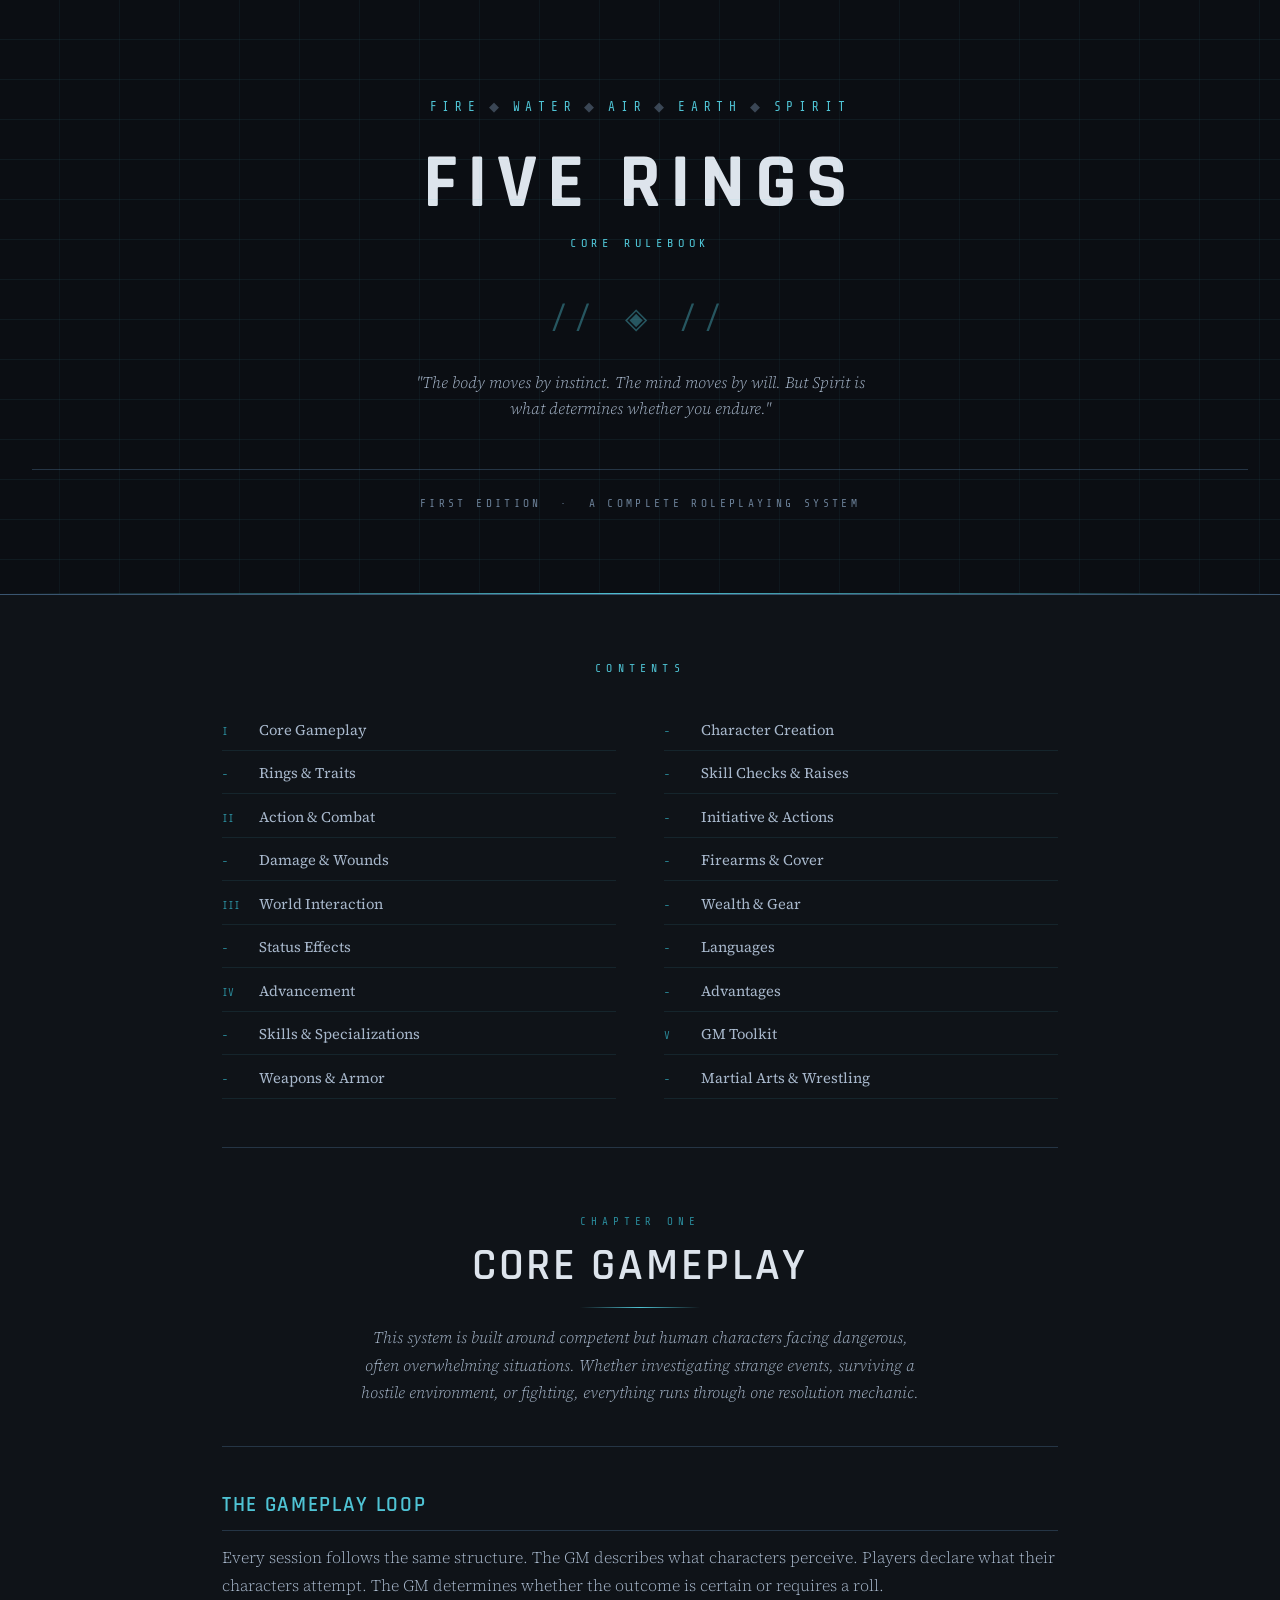
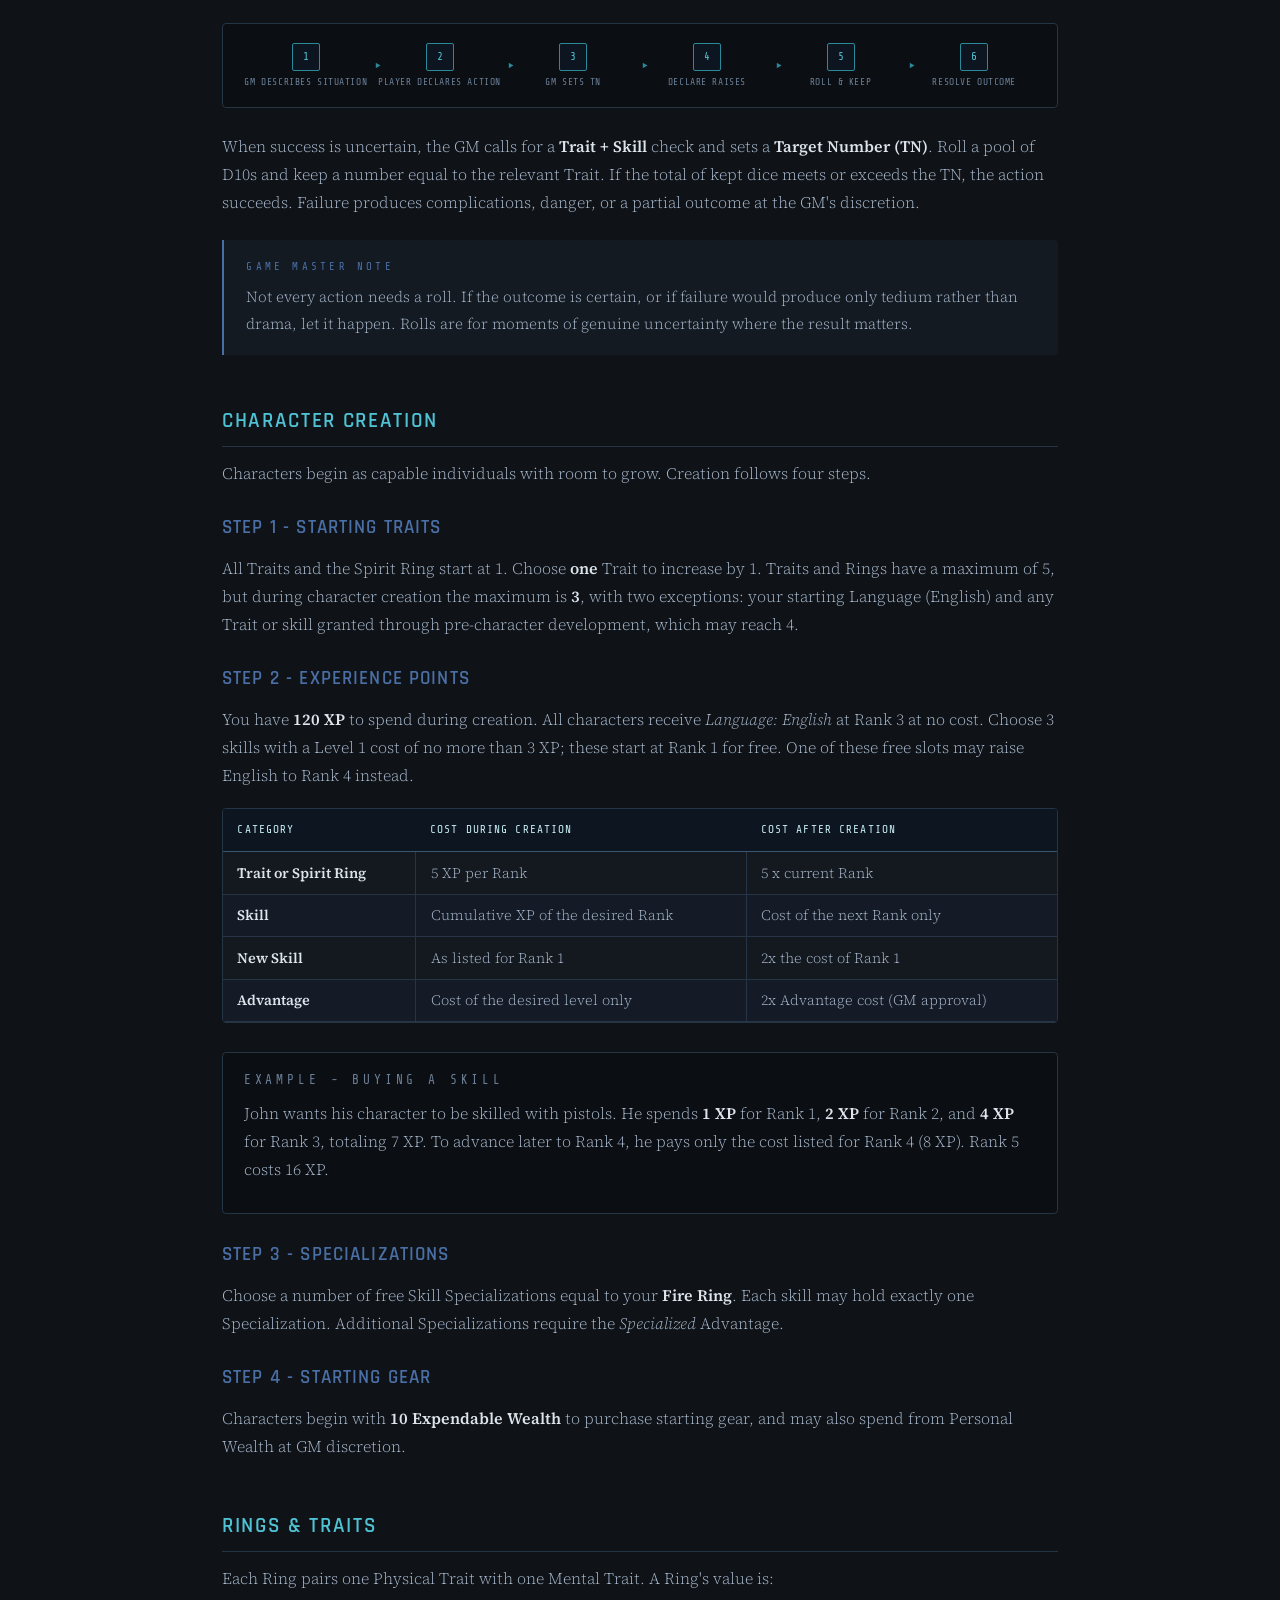
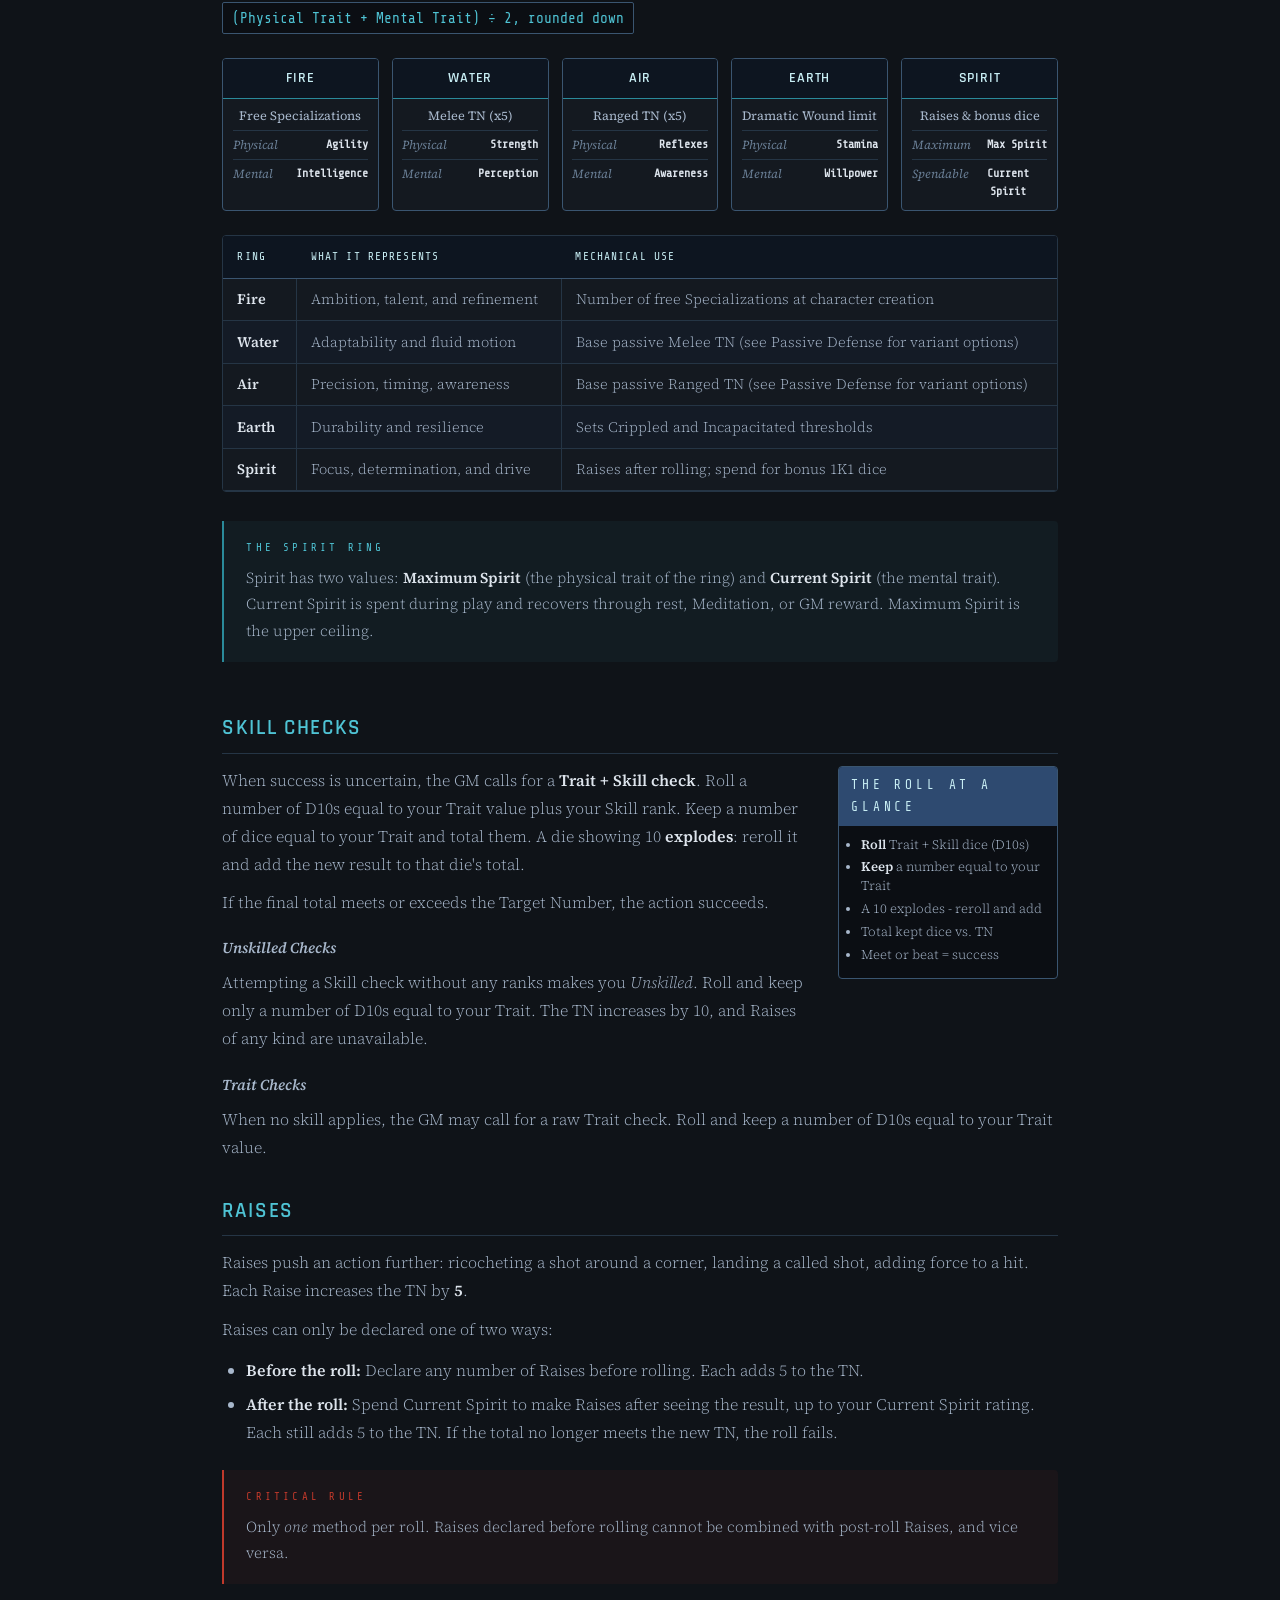
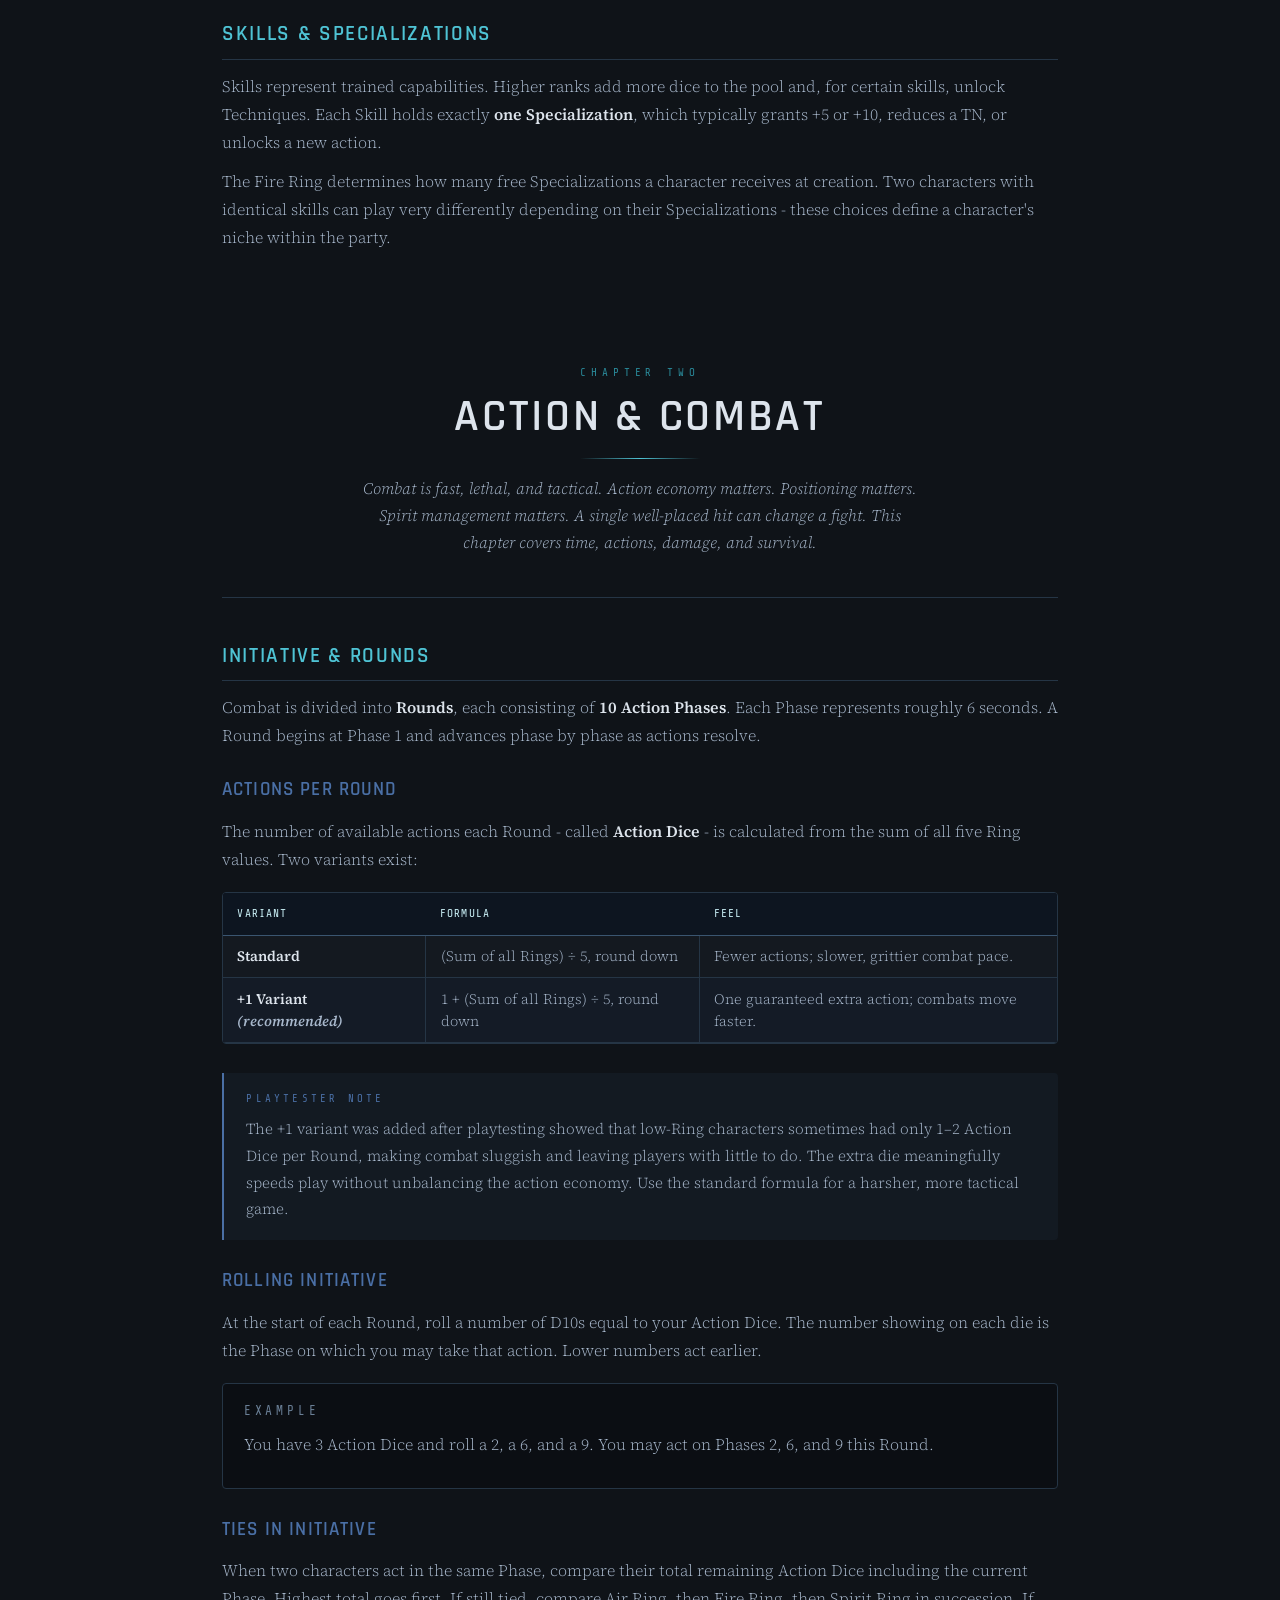
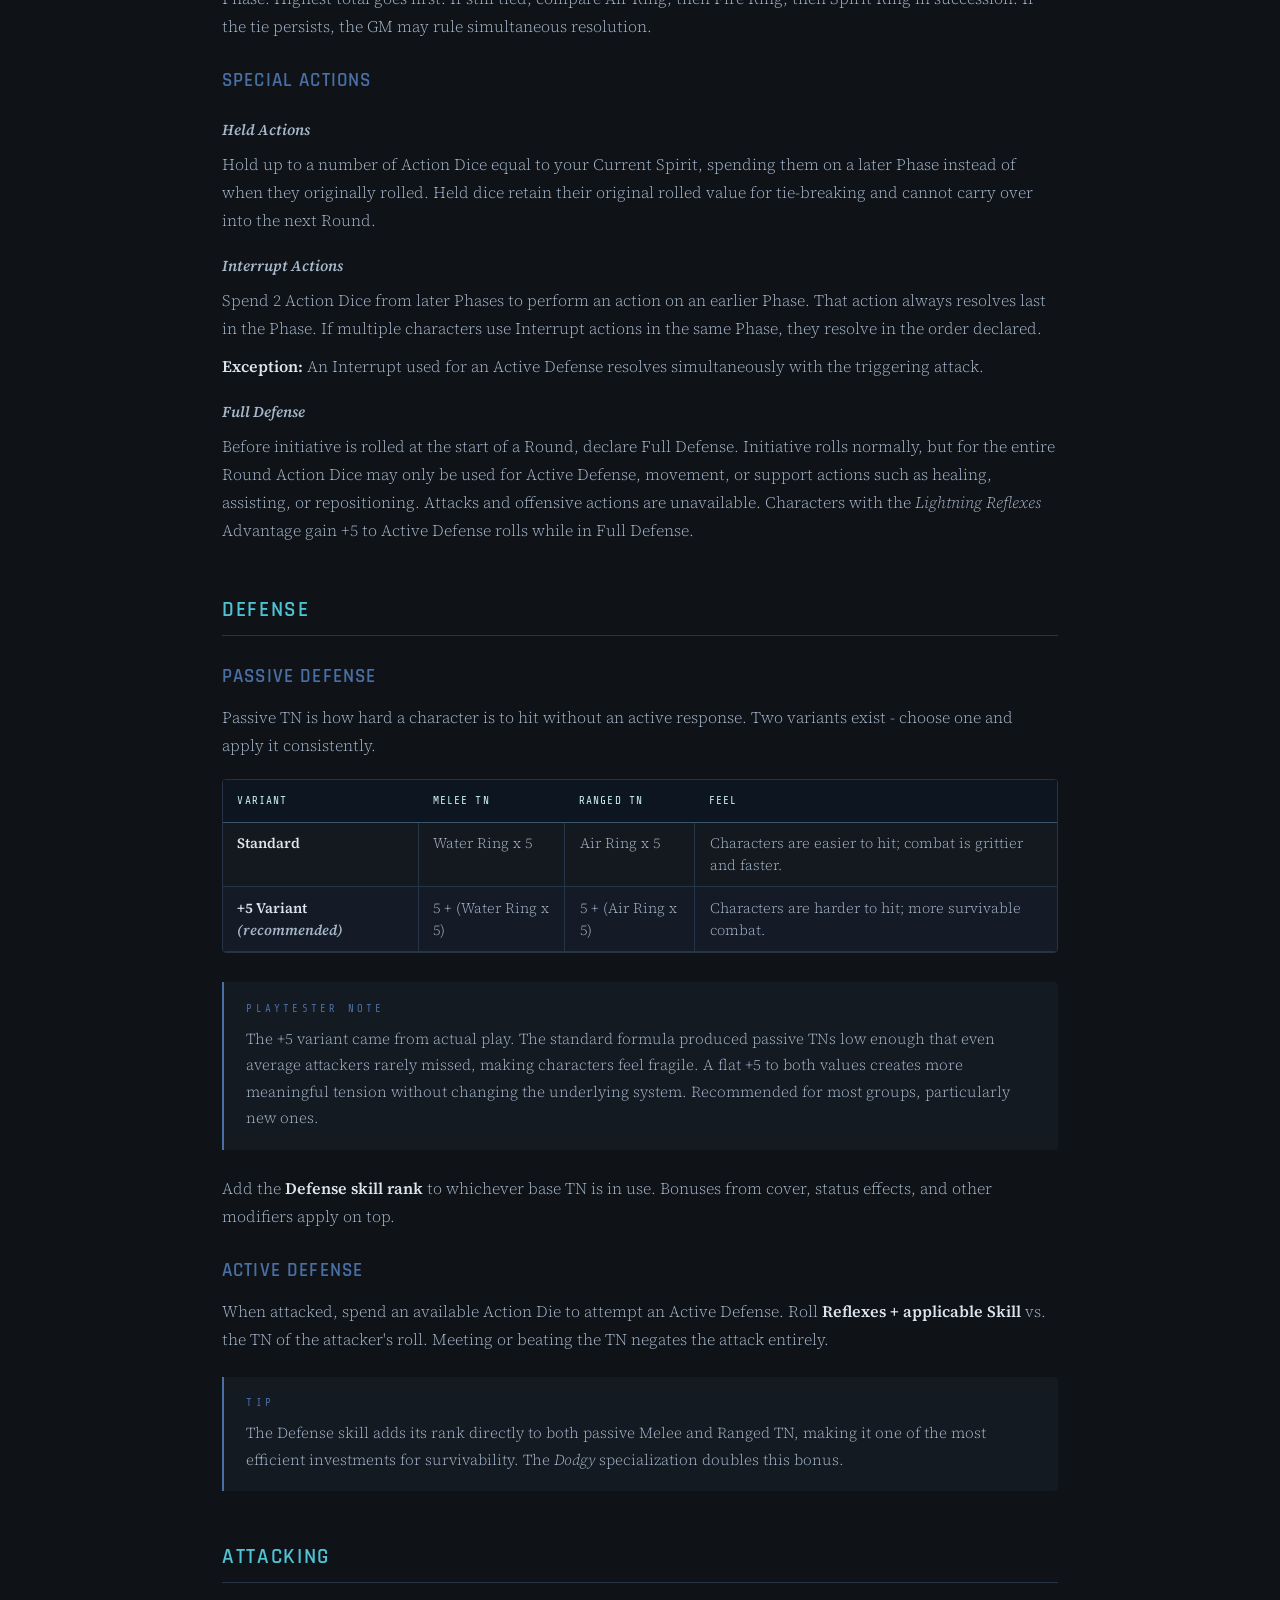
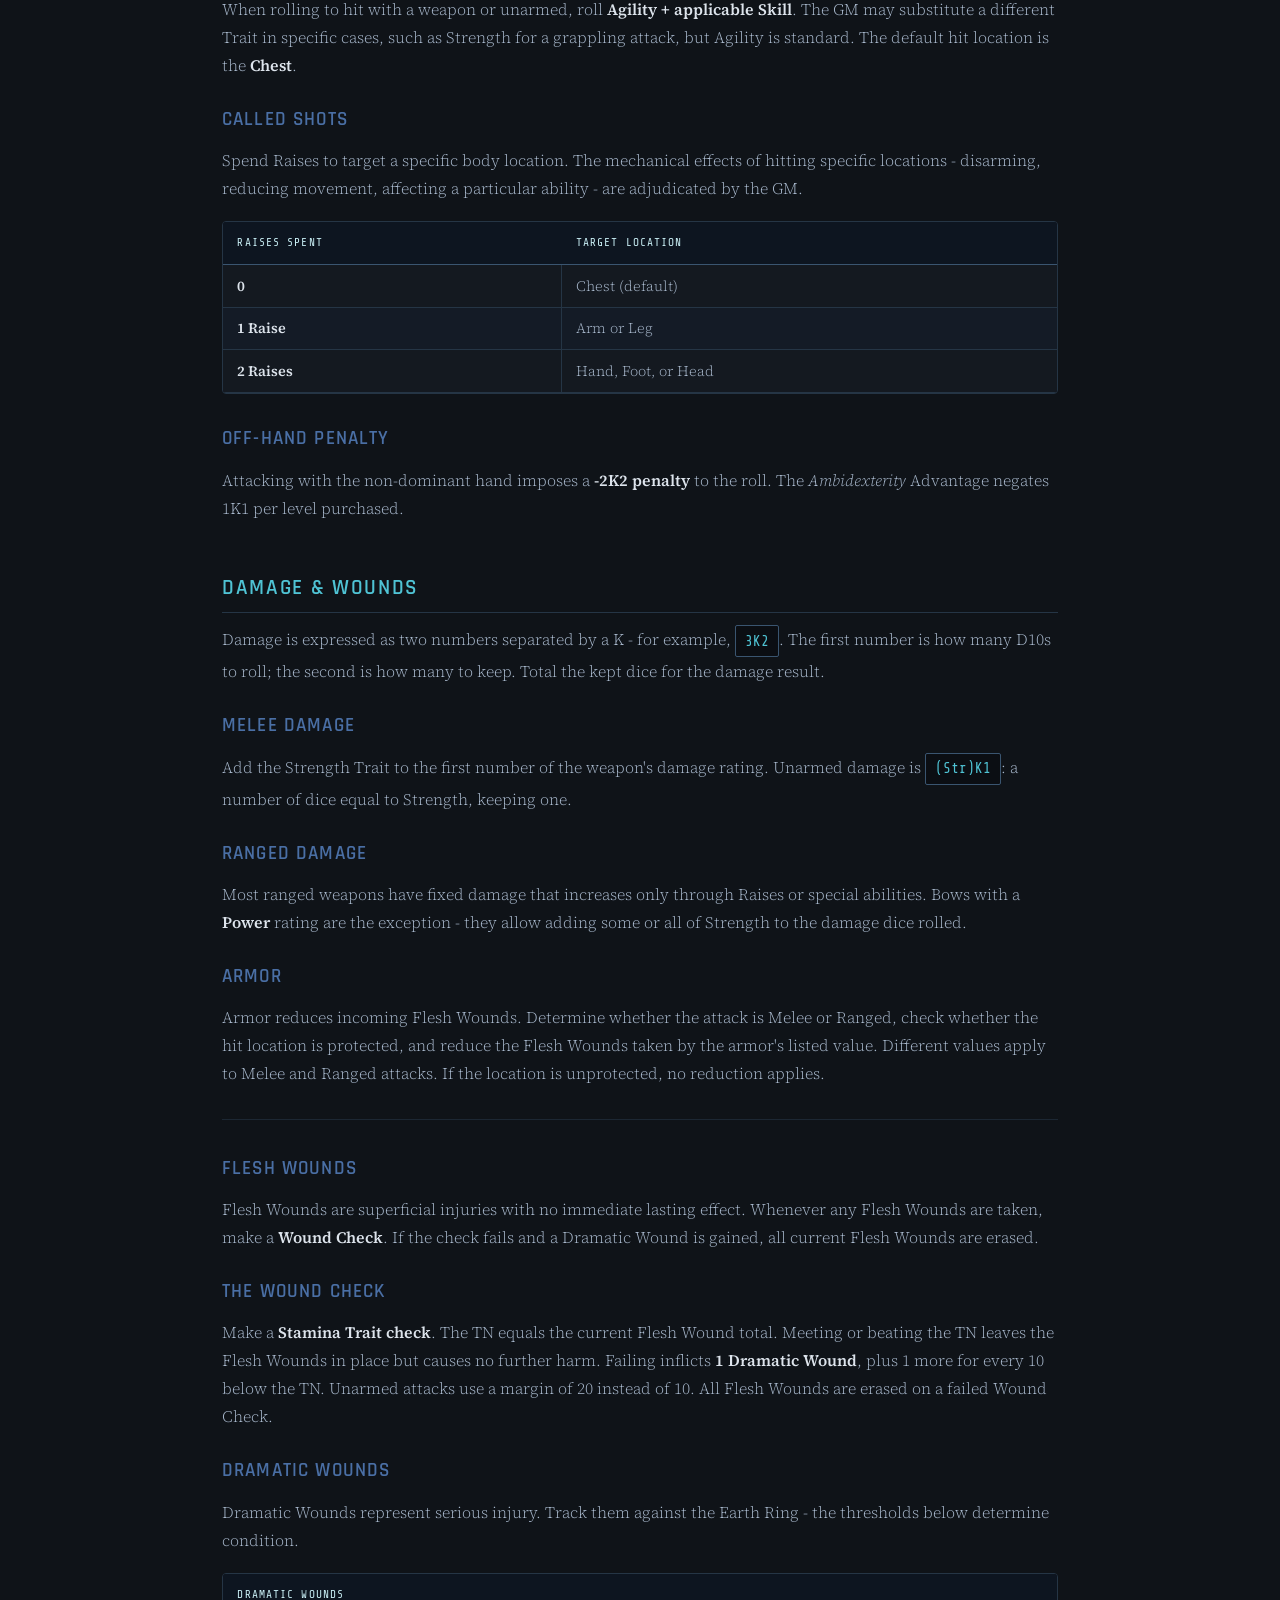
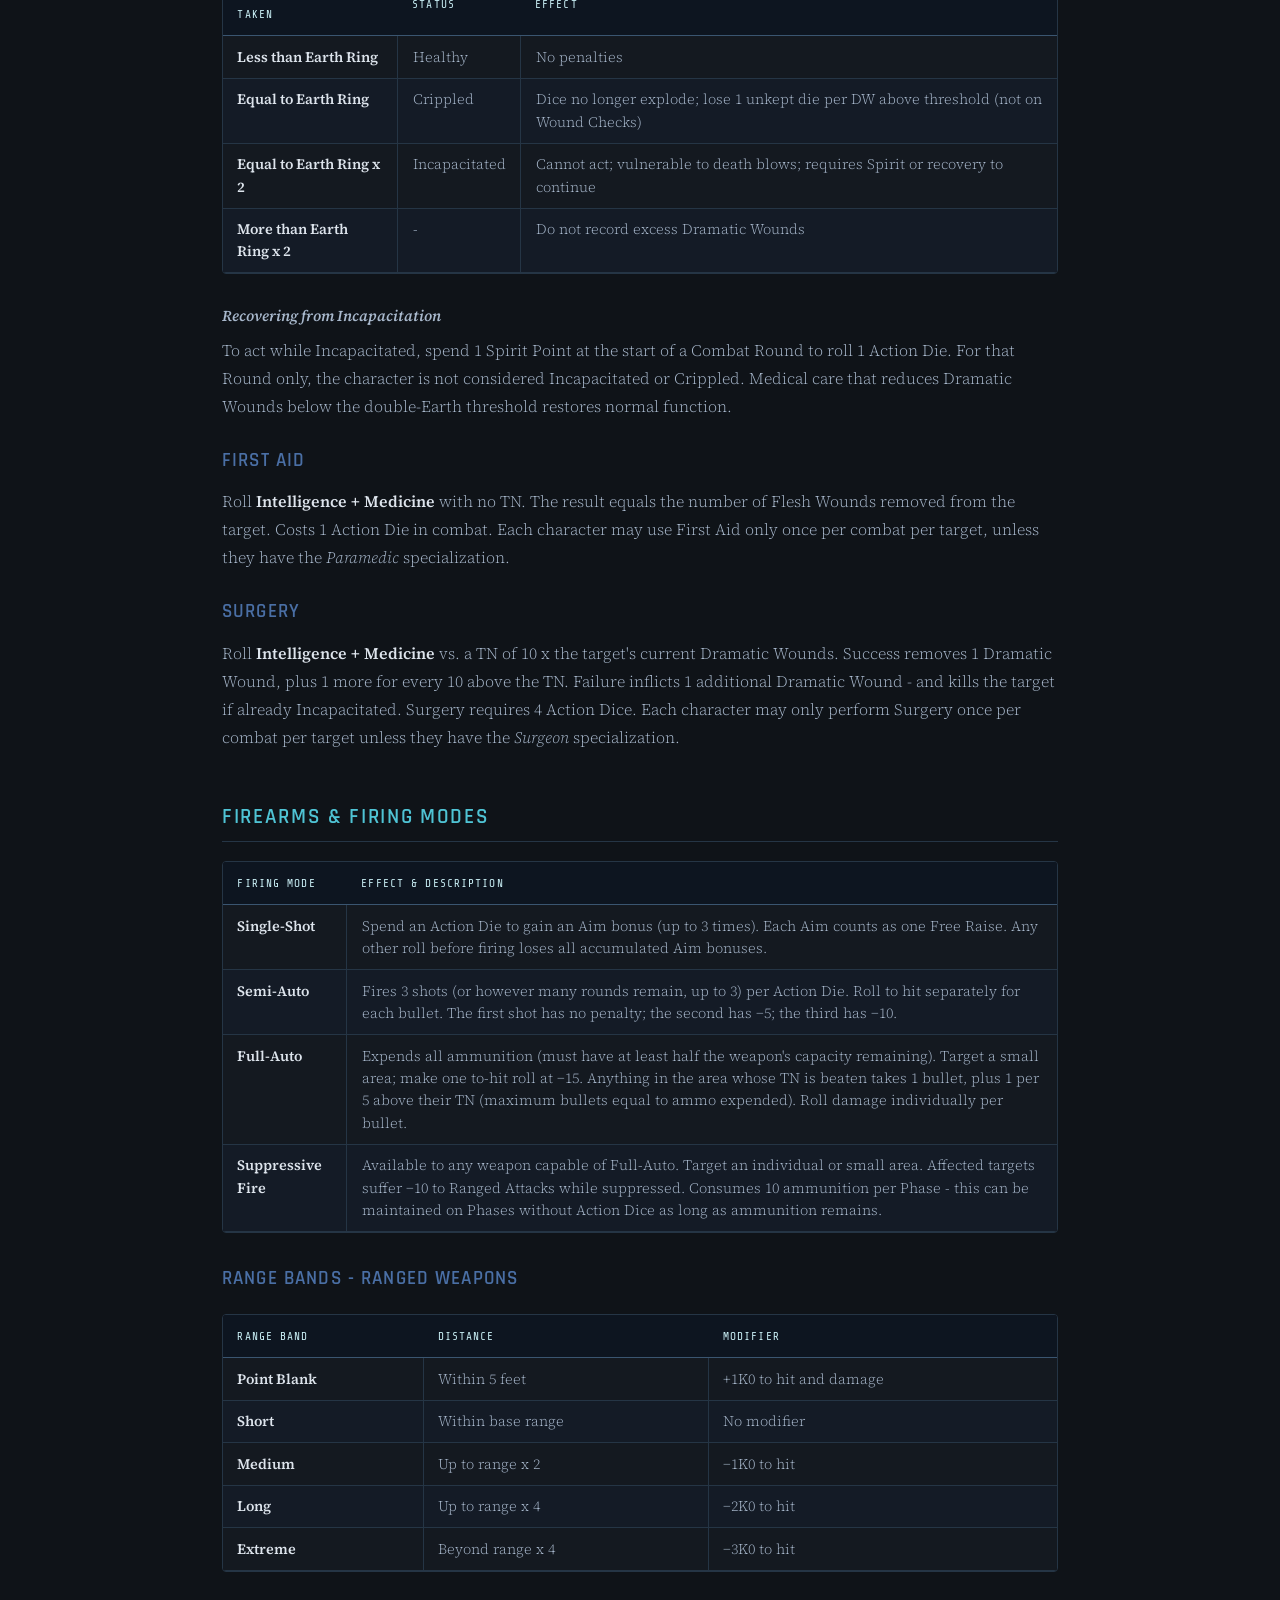
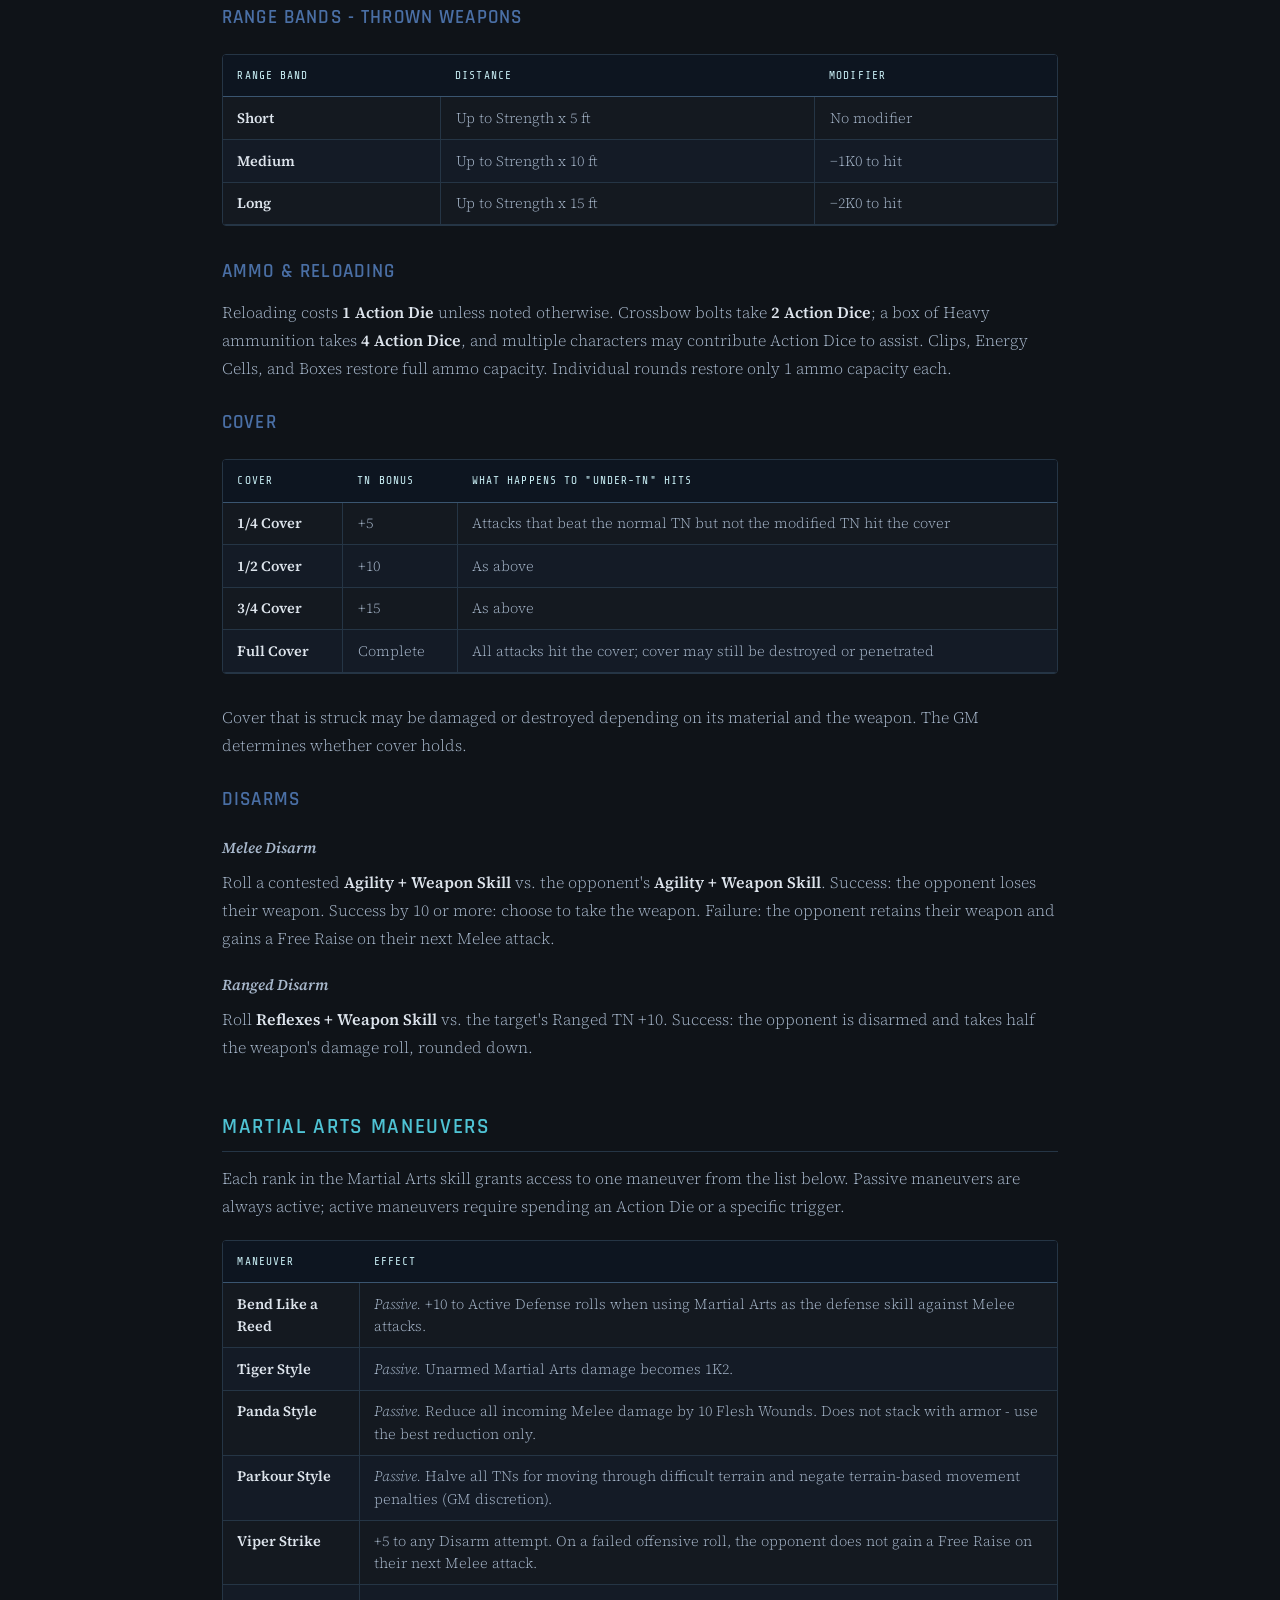
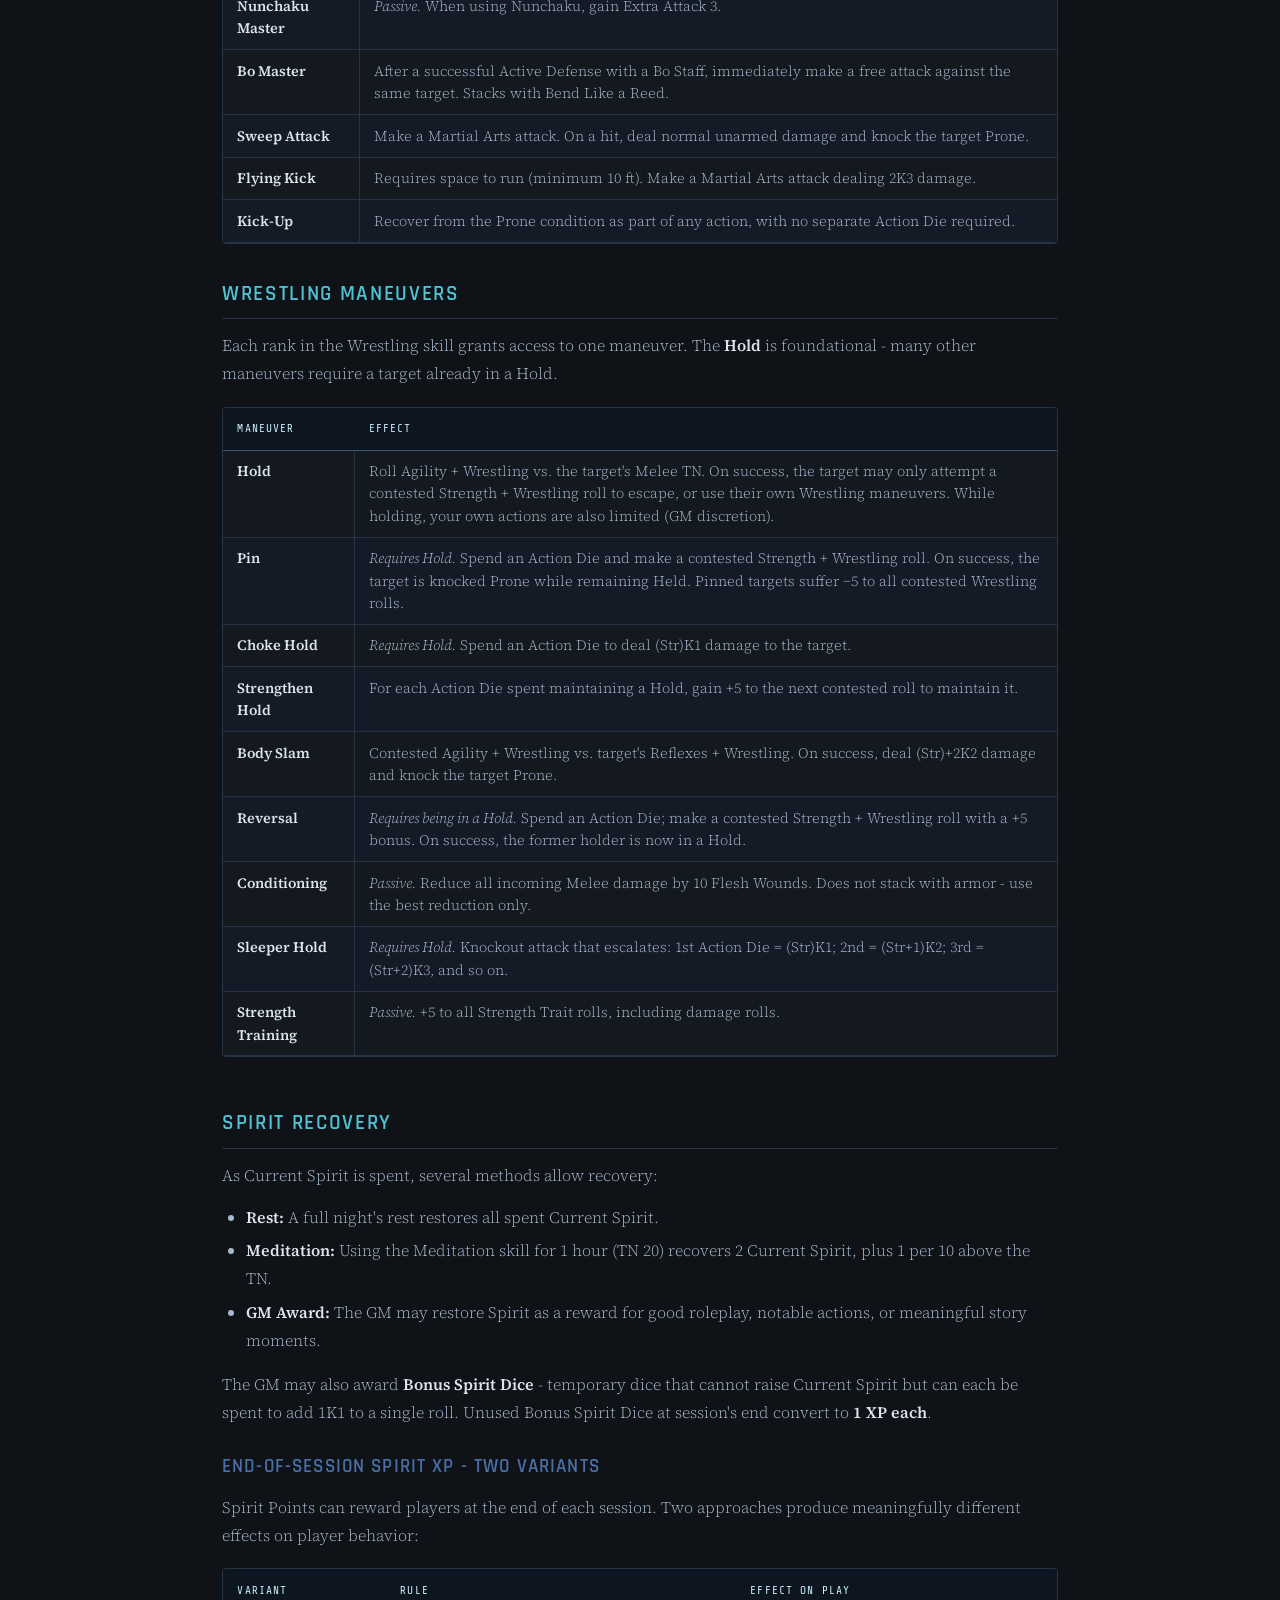
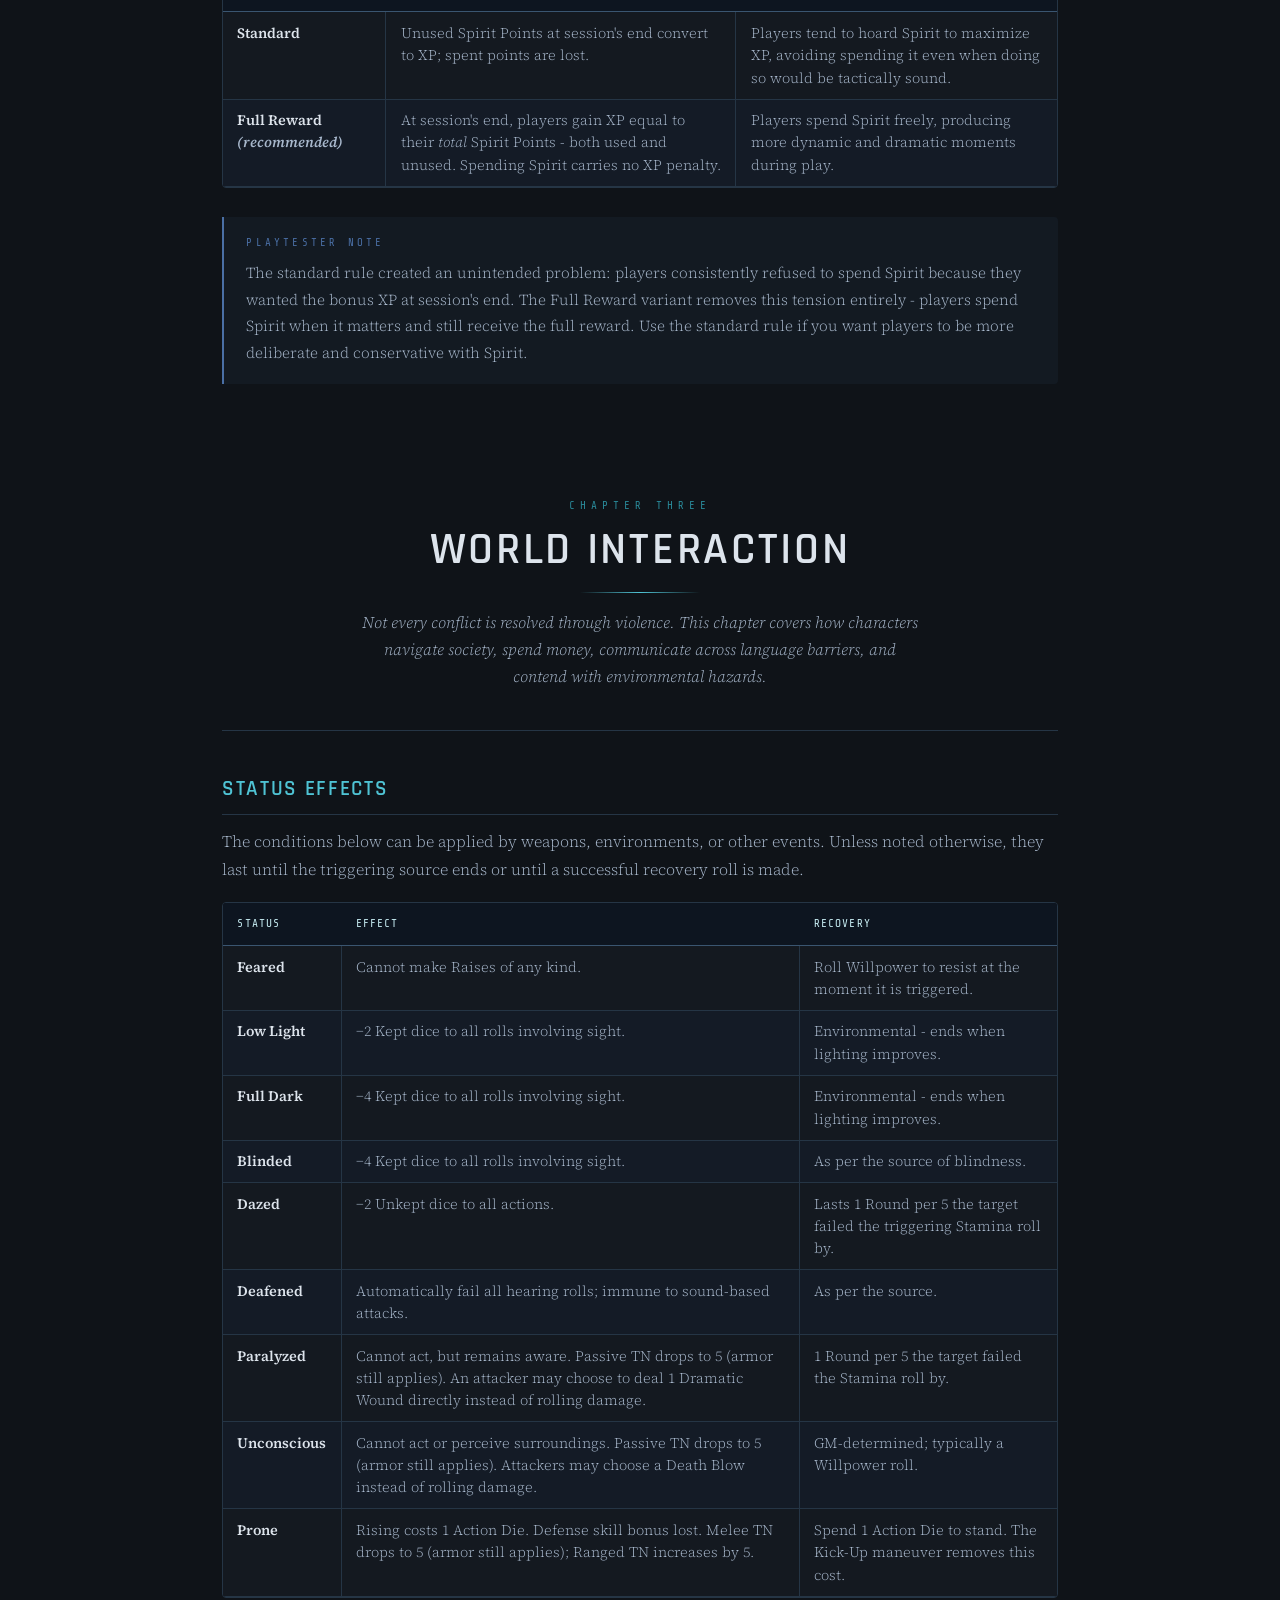
==== index.html @ 8fb89929 "Rename five_rings.html to index.html" ====
<!DOCTYPE html>
<html lang="en">
<head>
<meta charset="UTF-8">
<meta name="viewport" content="width=device-width, initial-scale=1.0">
<title>Five Rings - Core Rulebook</title>
<link href="https://fonts.googleapis.com/css2?family=Rajdhani:wght@400;500;600;700&family=Share+Tech+Mono&family=Source+Serif+4:ital,wght@0,300;0,400;0,600;1,300;1,400&display=swap" rel="stylesheet">
<link rel="stylesheet" href="style.css">
</head>
<body>
<!-- COVER -->
<div class="cover">
  <svg class="cover-grid" xmlns="http://www.w3.org/2000/svg" aria-hidden="true">
    <defs>
      <pattern id="grid-h" x="0" y="0" width="1" height="40" patternUnits="userSpaceOnUse">
        <line x1="0" y1="39.5" x2="10000" y2="39.5" stroke="rgba(79,195,212,0.07)" stroke-width="1"/>
      </pattern>
      <pattern id="grid-v" x="0" y="0" width="60" height="1" patternUnits="userSpaceOnUse">
        <line x1="59.5" y1="0" x2="59.5" y2="10000" stroke="rgba(79,195,212,0.05)" stroke-width="1"/>
      </pattern>
    </defs>
    <rect width="100%" height="100%" fill="url(#grid-h)"/>
    <rect width="100%" height="100%" fill="url(#grid-v)"/>
  </svg>
  <div class="cover-rings">
    <span class="active">Fire</span>
    <span>◆︎</span>
    <span class="active">Water</span>
    <span>◆︎</span>
    <span class="active">Air</span>
    <span>◆︎</span>
    <span class="active">Earth</span>
    <span>◆︎</span>
    <span class="active">Spirit</span>
  </div>
  <h1>Five Rings</h1>
  <div class="cover-subtitle">Core Rulebook</div>
  <div class="cover-ornament">// ◈ //</div>
  <p class="cover-tagline"><em>"The body moves by instinct. The mind moves by will. But Spirit is what determines whether you endure."</em></p>
  <div class="cover-edition">First Edition &nbsp;·&nbsp; A Complete Roleplaying System</div>
</div>

<!-- TABLE OF CONTENTS -->
<div class="page-wrap">

  <div class="toc-section">
    <div class="toc-title">Contents</div>
    <div class="toc-grid">
      <a href="#chapter-1" class="toc-item"><span class="toc-item-num">I</span><span class="toc-item-name">Core Gameplay</span></a>
      <a href="#character-creation" class="toc-item"><span class="toc-item-num">-</span><span class="toc-item-name">Character Creation</span></a>
      <a href="#rings-traits" class="toc-item"><span class="toc-item-num">-</span><span class="toc-item-name">Rings &amp; Traits</span></a>
      <a href="#skill-checks" class="toc-item"><span class="toc-item-num">-</span><span class="toc-item-name">Skill Checks &amp; Raises</span></a>
      <a href="#chapter-2" class="toc-item"><span class="toc-item-num">II</span><span class="toc-item-name">Action &amp; Combat</span></a>
      <a href="#initiative" class="toc-item"><span class="toc-item-num">-</span><span class="toc-item-name">Initiative &amp; Actions</span></a>
      <a href="#damage" class="toc-item"><span class="toc-item-num">-</span><span class="toc-item-name">Damage &amp; Wounds</span></a>
      <a href="#firearms" class="toc-item"><span class="toc-item-num">-</span><span class="toc-item-name">Firearms &amp; Cover</span></a>
      <a href="#chapter-3" class="toc-item"><span class="toc-item-num">III</span><span class="toc-item-name">World Interaction</span></a>
      <a href="#wealth" class="toc-item"><span class="toc-item-num">-</span><span class="toc-item-name">Wealth &amp; Gear</span></a>
      <a href="#status-effects" class="toc-item"><span class="toc-item-num">-</span><span class="toc-item-name">Status Effects</span></a>
      <a href="#languages" class="toc-item"><span class="toc-item-num">-</span><span class="toc-item-name">Languages</span></a>
      <a href="#chapter-4" class="toc-item"><span class="toc-item-num">IV</span><span class="toc-item-name">Advancement</span></a>
      <a href="#advantages" class="toc-item"><span class="toc-item-num">-</span><span class="toc-item-name">Advantages</span></a>
      <a href="#skills-list" class="toc-item"><span class="toc-item-num">-</span><span class="toc-item-name">Skills &amp; Specializations</span></a>
      <a href="#chapter-5" class="toc-item"><span class="toc-item-num">V</span><span class="toc-item-name">GM Toolkit</span></a>
      <a href="#equipment" class="toc-item"><span class="toc-item-num">-</span><span class="toc-item-name">Weapons &amp; Armor</span></a>
      <a href="#martial-arts" class="toc-item"><span class="toc-item-num">-</span><span class="toc-item-name">Martial Arts &amp; Wrestling</span></a>
    </div>
  </div>

  <!-- CHAPTER I - CORE GAMEPLAY -->
  <div id="chapter-1" class="chapter-break">
    <div class="chapter-number">Chapter One</div>
    <h1 class="chapter-title">Core Gameplay</h1>
    <div class="chapter-rule"></div>
    <p class="chapter-intro">This system is built around competent but human characters facing dangerous, often overwhelming
      situations. Whether investigating strange events, surviving a hostile environment, or fighting, everything runs
      through one resolution mechanic.</p>
    </div>

  <!-- THE GAMEPLAY LOOP -->
  <div class="section">
    <h2 class="section-head">The Gameplay Loop</h2>
    <p>Every session follows the same structure. The GM describes what characters perceive. Players declare what their
      characters attempt. The GM determines whether the outcome is certain or requires a roll.</p>

    <div class="combat-flow">
      <div class="flow-steps">
        <div class="flow-step">
          <div class="flow-step-num">1</div>
          <div class="flow-step-label">GM Describes Situation</div>
        </div>
        <div class="flow-step">
          <div class="flow-step-num">2</div>
          <div class="flow-step-label">Player Declares Action</div>
        </div>
        <div class="flow-step">
          <div class="flow-step-num">3</div>
          <div class="flow-step-label">GM Sets TN</div>
        </div>
        <div class="flow-step">
          <div class="flow-step-num">4</div>
          <div class="flow-step-label">Declare Raises</div>
        </div>
        <div class="flow-step">
          <div class="flow-step-num">5</div>
          <div class="flow-step-label">Roll &amp; Keep</div>
        </div>
        <div class="flow-step">
          <div class="flow-step-num">6</div>
          <div class="flow-step-label">Resolve Outcome</div>
        </div>
      </div>
    </div>

    <p>When success is uncertain, the GM calls for a <strong>Trait + Skill</strong> check and sets a <strong>Target Number
        (TN)</strong>. Roll a pool of D10s and keep a number equal to the relevant Trait. If the total of kept dice meets or
      exceeds the TN, the action succeeds. Failure produces complications, danger, or a partial outcome at the GM's
      discretion.</p>

    <div class="callout tip">
      <div class="callout-label">Game Master Note</div>
      <p>Not every action needs a roll. If the outcome is certain, or if failure would produce only tedium rather than drama,
        let it happen. Rolls are for moments of genuine uncertainty where the result matters.</p>
    </div>
  </div>

  <!-- CHARACTER CREATION -->
  <div id="character-creation" class="section">
    <h2 class="section-head">Character Creation</h2>
    <p>Characters begin as capable individuals with room to grow. Creation follows four steps.</p>

    <h3 class="subsection-head">Step 1 - Starting Traits</h3>
    <p>All Traits and the Spirit Ring start at 1. Choose <strong>one</strong> Trait to increase by 1. Traits and Rings have
      a maximum of 5, but during character creation the maximum is <strong>3</strong>, with two exceptions: your starting
      Language (English) and any Trait or skill granted through pre-character development, which may reach 4.</p>

    <h3 class="subsection-head">Step 2 - Experience Points</h3>
    <p>You have <strong>120 XP</strong> to spend during creation. All characters receive <em>Language: English</em> at Rank
      3 at no cost. Choose 3 skills with a Level 1 cost of no more than 3 XP; these start at Rank 1 for free. One of these
      free slots may raise English to Rank 4 instead.</p>

    <div class="table-wrap">
      <table>
        <thead><tr><th>Category</th><th>Cost During Creation</th><th>Cost After Creation</th></tr></thead>
        <tbody>
          <tr><td>Trait or Spirit Ring</td><td>5 XP per Rank</td><td>5 x current Rank</td></tr>
          <tr><td>Skill</td><td>Cumulative XP of the desired Rank</td><td>Cost of the next Rank only</td></tr>
          <tr><td>New Skill</td><td>As listed for Rank 1</td><td>2x the cost of Rank 1</td></tr>
          <tr><td>Advantage</td><td>Cost of the desired level only</td><td>2x Advantage cost (GM approval)</td></tr>
        </tbody>
      </table>
    </div>

    <div class="example">
      <div class="example-label">Example - Buying a Skill</div>
      <p>John wants his character to be skilled with pistols. He spends <strong>1 XP</strong> for Rank 1, <strong>2
          XP</strong> for Rank 2, and <strong>4 XP</strong> for Rank 3, totaling 7 XP. To advance later to Rank 4, he pays
        only the cost listed for Rank 4 (8 XP). Rank 5 costs 16 XP.</p>
    </div>

    <h3 class="subsection-head">Step 3 - Specializations</h3>
    <p>Choose a number of free Skill Specializations equal to your <strong>Fire Ring</strong>. Each skill may hold exactly
      one Specialization. Additional Specializations require the <em>Specialized</em> Advantage.</p>

    <h3 class="subsection-head">Step 4 - Starting Gear</h3>
    <p>Characters begin with <strong>10 Expendable Wealth</strong> to purchase starting gear, and may also spend from Personal Wealth at GM discretion.</p>
  </div>

  <!-- RINGS & TRAITS -->
  <div id="rings-traits" class="section">
    <h2 class="section-head">Rings &amp; Traits</h2>
    <p>Each Ring pairs one Physical Trait with one Mental Trait. A Ring's value is:</p>
    <p><span class="formula">(Physical Trait + Mental Trait) ÷ 2, rounded down</span></p>

    <div class="rings-display">
      <div class="ring-card">
        <div class="ring-card-head">Fire</div>
        <div class="ring-card-body">
          Free Specializations
          <div class="ring-card-trait"><span>Physical</span><span>Agility</span></div>
          <div class="ring-card-trait"><span>Mental</span><span>Intelligence</span></div>
        </div>
      </div>
      <div class="ring-card">
        <div class="ring-card-head">Water</div>
        <div class="ring-card-body">
          Melee TN (x5)
          <div class="ring-card-trait"><span>Physical</span><span>Strength</span></div>
          <div class="ring-card-trait"><span>Mental</span><span>Perception</span></div>
        </div>
      </div>
      <div class="ring-card">
        <div class="ring-card-head">Air</div>
        <div class="ring-card-body">
          Ranged TN (x5)
          <div class="ring-card-trait"><span>Physical</span><span>Reflexes</span></div>
          <div class="ring-card-trait"><span>Mental</span><span>Awareness</span></div>
        </div>
      </div>
      <div class="ring-card">
        <div class="ring-card-head">Earth</div>
        <div class="ring-card-body">
          Dramatic Wound limit
          <div class="ring-card-trait"><span>Physical</span><span>Stamina</span></div>
          <div class="ring-card-trait"><span>Mental</span><span>Willpower</span></div>
        </div>
      </div>
      <div class="ring-card">
        <div class="ring-card-head">Spirit</div>
        <div class="ring-card-body">
          Raises &amp; bonus dice
          <div class="ring-card-trait"><span>Maximum</span><span>Max Spirit</span></div>
          <div class="ring-card-trait"><span>Spendable</span><span>Current Spirit</span></div>
        </div>
      </div>
    </div>

    <div class="table-wrap">
      <table>
        <thead><tr><th>Ring</th><th>What It Represents</th><th>Mechanical Use</th></tr></thead>
        <tbody>
          <tr><td>Fire</td><td>Ambition, talent, and refinement</td><td>Number of free Specializations at character creation</td></tr>
          <tr><td>Water</td><td>Adaptability and fluid motion</td><td>Base passive Melee TN (see Passive Defense for variant options)</td></tr>
          <tr><td>Air</td><td>Precision, timing, awareness</td><td>Base passive Ranged TN (see Passive Defense for variant options)</td></tr>
          <tr><td>Earth</td><td>Durability and resilience</td><td>Sets Crippled and Incapacitated thresholds</td></tr>
          <tr><td>Spirit</td><td>Focus, determination, and drive</td><td>Raises after rolling; spend for bonus 1K1 dice</td></tr>
        </tbody>
      </table>
    </div>

    <div class="callout">
      <div class="callout-label">The Spirit Ring</div>
      <p>Spirit has two values: <strong>Maximum Spirit</strong> (the physical trait of the ring) and <strong>Current
          Spirit</strong> (the mental trait). Current Spirit is spent during play and recovers through rest, Meditation, or GM
        reward. Maximum Spirit is the upper ceiling.</p>
    </div>
  </div>

  <!-- SKILL CHECKS -->
  <div id="skill-checks" class="section">
    <h2 class="section-head">Skill Checks</h2>

    <div class="quick-ref">
      <div class="quick-ref-head">The Roll at a Glance</div>
      <ul>
        <li><strong>Roll</strong> Trait + Skill dice (D10s)</li>
        <li><strong>Keep</strong> a number equal to your Trait</li>
        <li>A 10 explodes - reroll and add</li>
        <li>Total kept dice vs. TN</li>
        <li>Meet or beat = success</li>
      </ul>
    </div>

    <p>When success is uncertain, the GM calls for a <strong>Trait + Skill check</strong>. Roll a number of D10s equal to
      your Trait value plus your Skill rank. Keep a number of dice equal to your Trait and total them. A die showing 10
      <strong>explodes</strong>: reroll it and add the new result to that die's total.</p>
    
    <p>If the final total meets or exceeds the Target Number, the action succeeds.</p>
    
    <h4 class="sub-sub-head">Unskilled Checks</h4>
    <p>Attempting a Skill check without any ranks makes you <em>Unskilled</em>. Roll and keep only a number of D10s equal to
      your Trait. The TN increases by 10, and Raises of any kind are unavailable.</p>
    
    <h4 class="sub-sub-head">Trait Checks</h4>
    <p>When no skill applies, the GM may call for a raw Trait check. Roll and keep a number of D10s equal to your Trait
      value.</p>
    
    <h2 class="section-head">Raises</h2>
    <p>Raises push an action further: ricocheting a shot around a corner, landing a called shot, adding force to a hit. Each
      Raise increases the TN by <strong>5</strong>.</p>
    
    <p>Raises can only be declared one of two ways:</p>
    <ul>
      <li><strong>Before the roll:</strong> Declare any number of Raises before rolling. Each adds 5 to the TN.</li>
      <li><strong>After the roll:</strong> Spend Current Spirit to make Raises after seeing the result, up to your Current
        Spirit rating. Each still adds 5 to the TN. If the total no longer meets the new TN, the roll fails.</li>
    </ul>

    <div class="callout rule">
      <div class="callout-label">Critical Rule</div>
      <p>Only <em>one</em> method per roll. Raises declared before rolling cannot be combined with post-roll Raises, and vice versa.</p>
    </div>

    <h2 class="section-head" style="margin-top:2rem;">Skills &amp; Specializations</h2>
    <p>Skills represent trained capabilities. Higher ranks add more dice to the pool and, for certain skills, unlock
      Techniques. Each Skill holds exactly <strong>one Specialization</strong>, which typically grants +5 or +10, reduces a
      TN, or unlocks a new action.</p>
    <p>The Fire Ring determines how many free Specializations a character receives at creation. Two characters with
      identical skills can play very differently depending on their Specializations - these choices define a character's
      niche within the party.</p>
  </div>

  <!-- CHAPTER II - ACTION & COMBAT -->
  <div id="chapter-2" class="chapter-break">
    <div class="chapter-number">Chapter Two</div>
    <h1 class="chapter-title">Action &amp; Combat</h1>
    <div class="chapter-rule"></div>
    <p class="chapter-intro">Combat is fast, lethal, and tactical. Action economy matters. Positioning matters. Spirit
      management matters. A single well-placed hit can change a fight. This chapter covers time, actions, damage, and
      survival.</p>
  </div>

  <div id="initiative" class="section">
    <h2 class="section-head">Initiative &amp; Rounds</h2>
    <p>Combat is divided into <strong>Rounds</strong>, each consisting of <strong>10 Action Phases</strong>. Each Phase
      represents roughly 6 seconds. A Round begins at Phase 1 and advances phase by phase as actions resolve.</p>
    
    <h3 class="subsection-head">Actions per Round</h3>
    <p>The number of available actions each Round - called <strong>Action Dice</strong> - is calculated from the sum of all
      five Ring values. Two variants exist:</p>

    <div class="table-wrap">
      <table>
        <thead><tr><th>Variant</th><th>Formula</th><th>Feel</th></tr></thead>
        <tbody>
          <tr>
            <td><strong>Standard</strong></td>
            <td>(Sum of all Rings) ÷ 5, round down</td>
            <td>Fewer actions; slower, grittier combat pace.</td>
          </tr>
          <tr>
            <td><strong>+1 Variant</strong> <em>(recommended)</em></td>
            <td>1 + (Sum of all Rings) ÷ 5, round down</td>
            <td>One guaranteed extra action; combats move faster.</td>
          </tr>
        </tbody>
      </table>
    </div>

    <div class="callout tip">
      <div class="callout-label">Playtester Note</div>
      <p>The +1 variant was added after playtesting showed that low-Ring characters sometimes had only 1–2 Action Dice per
        Round, making combat sluggish and leaving players with little to do. The extra die meaningfully speeds play without
        unbalancing the action economy. Use the standard formula for a harsher, more tactical game.</p>
    </div>
    
    <h3 class="subsection-head">Rolling Initiative</h3>
    <p>At the start of each Round, roll a number of D10s equal to your Action Dice. The number showing on each die is the
      Phase on which you may take that action. Lower numbers act earlier.</p>
    
    <div class="example">
      <div class="example-label">Example</div>
      <p>You have 3 Action Dice and roll a 2, a 6, and a 9. You may act on Phases 2, 6, and 9 this Round.</p>
    </div>
    
    <h3 class="subsection-head">Ties in Initiative</h3>
    <p>When two characters act in the same Phase, compare their total remaining Action Dice including the current Phase.
      Highest total goes first. If still tied, compare Air Ring, then Fire Ring, then Spirit Ring in succession. If the tie
      persists, the GM may rule simultaneous resolution.</p>
    
    <h3 class="subsection-head">Special Actions</h3>
    
    <h4 class="sub-sub-head">Held Actions</h4>
    <p>Hold up to a number of Action Dice equal to your Current Spirit, spending them on a later Phase instead of when they
      originally rolled. Held dice retain their original rolled value for tie-breaking and cannot carry over into the next
      Round.</p>
    
    <h4 class="sub-sub-head">Interrupt Actions</h4>
    <p>Spend 2 Action Dice from later Phases to perform an action on an earlier Phase. That action always resolves last in
      the Phase. If multiple characters use Interrupt actions in the same Phase, they resolve in the order declared.</p>
    <p><strong>Exception:</strong> An Interrupt used for an Active Defense resolves simultaneously with the triggering
      attack.</p>
    
    <h4 class="sub-sub-head">Full Defense</h4>
    <p>Before initiative is rolled at the start of a Round, declare Full Defense. Initiative rolls normally, but for the
      entire Round Action Dice may only be used for Active Defense, movement, or support actions such as healing, assisting,
      or repositioning. Attacks and offensive actions are unavailable. Characters with the <em>Lightning Reflexes</em>
      Advantage gain +5 to Active Defense rolls while in Full Defense.</p>
    </div>

  <!-- DEFENSIVE OPTIONS -->
  <div class="section">
    <h2 class="section-head">Defense</h2>

    <h3 class="subsection-head">Passive Defense</h3>
    <p>Passive TN is how hard a character is to hit without an active response. Two variants exist - choose one and apply it consistently.</p>

    <div class="table-wrap">
      <table>
        <thead><tr><th>Variant</th><th>Melee TN</th><th>Ranged TN</th><th>Feel</th></tr></thead>
        <tbody>
          <tr><td><strong>Standard</strong></td><td>Water Ring x 5</td><td>Air Ring x 5</td><td>Characters are easier to hit; combat is grittier and faster.</td></tr>
          <tr><td><strong>+5 Variant</strong> <em>(recommended)</em></td><td>5 + (Water Ring x 5)</td><td>5 + (Air Ring x 5)</td><td>Characters are harder to hit; more survivable combat.</td></tr>
        </tbody>
      </table>
    </div>

    <div class="callout tip">
      <div class="callout-label">Playtester Note</div>
      <p>The +5 variant came from actual play. The standard formula produced passive TNs low enough that even average
        attackers rarely missed, making characters feel fragile. A flat +5 to both values creates more meaningful tension
        without changing the underlying system. Recommended for most groups, particularly new ones.</p>
    </div>

    <p>Add the <strong>Defense skill rank</strong> to whichever base TN is in use. Bonuses from cover, status effects, and other modifiers apply on top.</p>

    <h3 class="subsection-head">Active Defense</h3>
    <p>When attacked, spend an available Action Die to attempt an Active Defense. Roll <strong>Reflexes + applicable
        Skill</strong> vs. the TN of the attacker's roll. Meeting or beating the TN negates the attack entirely.</p>

    <div class="callout tip">
      <div class="callout-label">Tip</div>
      <p>The Defense skill adds its rank directly to both passive Melee and Ranged TN, making it one of the most efficient
        investments for survivability. The <em>Dodgy</em> specialization doubles this bonus.</p>
    </div>
  </div>

  <!-- ATTACKING -->
  <div class="section">
    <h2 class="section-head">Attacking</h2>
    <p>When rolling to hit with a weapon or unarmed, roll <strong>Agility + applicable Skill</strong>. The GM may substitute
      a different Trait in specific cases, such as Strength for a grappling attack, but Agility is standard. The default hit
      location is the <strong>Chest</strong>.</p>
    
    <h3 class="subsection-head">Called Shots</h3>
    <p>Spend Raises to target a specific body location. The mechanical effects of hitting specific locations - disarming,
      reducing movement, affecting a particular ability - are adjudicated by the GM.</p>
    <div class="table-wrap">
      <table>
        <thead><tr><th>Raises Spent</th><th>Target Location</th></tr></thead>
        <tbody>
          <tr><td>0</td><td>Chest (default)</td></tr>
          <tr><td>1 Raise</td><td>Arm or Leg</td></tr>
          <tr><td>2 Raises</td><td>Hand, Foot, or Head</td></tr>
        </tbody>
      </table>
    </div>

    <h3 class="subsection-head">Off-Hand Penalty</h3>
    <p>Attacking with the non-dominant hand imposes a <strong>-2K2 penalty</strong> to the roll. The <em>Ambidexterity</em> Advantage negates 1K1 per level purchased.</p>
  </div>

  <!-- DAMAGE & WOUNDS -->
  <div id="damage" class="section">
    <h2 class="section-head">Damage &amp; Wounds</h2>
    <p>Damage is expressed as two numbers separated by a K - for example, <span class="formula">3K2</span>. The first number
      is how many D10s to roll; the second is how many to keep. Total the kept dice for the damage result.</p>
    
    <h3 class="subsection-head">Melee Damage</h3>
    <p>Add the Strength Trait to the first number of the weapon's damage rating. Unarmed damage is <span
        class="formula">(Str)K1</span>: a number of dice equal to Strength, keeping one.</p>
    
    <h3 class="subsection-head">Ranged Damage</h3>
    <p>Most ranged weapons have fixed damage that increases only through Raises or special abilities. Bows with a
      <strong>Power</strong> rating are the exception - they allow adding some or all of Strength to the damage dice rolled.
    </p>
    
    <h3 class="subsection-head">Armor</h3>
    <p>Armor reduces incoming Flesh Wounds. Determine whether the attack is Melee or Ranged, check whether the hit location
      is protected, and reduce the Flesh Wounds taken by the armor's listed value. Different values apply to Melee and
      Ranged attacks. If the location is unprotected, no reduction applies.</p>
    
    <hr class="section-rule">
    
    <h3 class="subsection-head">Flesh Wounds</h3>
    <p>Flesh Wounds are superficial injuries with no immediate lasting effect. Whenever any Flesh Wounds are taken, make a
      <strong>Wound Check</strong>. If the check fails and a Dramatic Wound is gained, all current Flesh Wounds are erased.
    </p>
    
    <h3 class="subsection-head">The Wound Check</h3>
    <p>Make a <strong>Stamina Trait check</strong>. The TN equals the current Flesh Wound total. Meeting or beating the TN
      leaves the Flesh Wounds in place but causes no further harm. Failing inflicts <strong>1 Dramatic Wound</strong>, plus
      1 more for every 10 below the TN. Unarmed attacks use a margin of 20 instead of 10. All Flesh Wounds are erased on a
      failed Wound Check.</p>
    
    <h3 class="subsection-head">Dramatic Wounds</h3>
    <p>Dramatic Wounds represent serious injury. Track them against the Earth Ring - the thresholds below determine
      condition.</p>

    <div class="table-wrap">
      <table>
        <thead><tr><th>Dramatic Wounds Taken</th><th>Status</th><th>Effect</th></tr></thead>
        <tbody>
          <tr><td>Less than Earth Ring</td><td>Healthy</td><td>No penalties</td></tr>
          <tr><td>Equal to Earth Ring</td><td>Crippled</td><td>Dice no longer explode; lose 1 unkept die per DW above threshold (not on Wound Checks)</td></tr>
          <tr><td>Equal to Earth Ring x 2</td><td>Incapacitated</td><td>Cannot act; vulnerable to death blows; requires Spirit or recovery to continue</td></tr>
          <tr><td>More than Earth Ring x 2</td><td>-</td><td>Do not record excess Dramatic Wounds</td></tr>
        </tbody>
      </table>
    </div>

    <h4 class="sub-sub-head">Recovering from Incapacitation</h4>
    <p>To act while Incapacitated, spend 1 Spirit Point at the start of a Combat Round to roll 1 Action Die. For that Round
      only, the character is not considered Incapacitated or Crippled. Medical care that reduces Dramatic Wounds below the
      double-Earth threshold restores normal function.</p>
    
    <h3 class="subsection-head">First Aid</h3>
    <p>Roll <strong>Intelligence + Medicine</strong> with no TN. The result equals the number of Flesh Wounds removed from
      the target. Costs 1 Action Die in combat. Each character may use First Aid only once per combat per target, unless
      they have the <em>Paramedic</em> specialization.</p>
    
    <h3 class="subsection-head">Surgery</h3>
    <p>Roll <strong>Intelligence + Medicine</strong> vs. a TN of 10 x the target's current Dramatic Wounds. Success removes
      1 Dramatic Wound, plus 1 more for every 10 above the TN. Failure inflicts 1 additional Dramatic Wound - and kills the
      target if already Incapacitated. Surgery requires 4 Action Dice. Each character may only perform Surgery once per
      combat per target unless they have the <em>Surgeon</em> specialization.</p>
  </div>

  <!-- FIREARMS & COVER -->
  <div id="firearms" class="section">
    <h2 class="section-head">Firearms &amp; Firing Modes</h2>
    <div class="table-wrap">
      <table>
        <thead><tr><th>Firing Mode</th><th>Effect &amp; Description</th></tr></thead>
        <tbody>
          <tr>
            <td>Single-Shot</td>
            <td>Spend an Action Die to gain an Aim bonus (up to 3 times). Each Aim counts as one Free Raise. Any other roll before firing loses all accumulated Aim bonuses.</td>
          </tr>
          <tr>
            <td>Semi-Auto</td>
            <td>Fires 3 shots (or however many rounds remain, up to 3) per Action Die. Roll to hit separately for each bullet. The first shot has no penalty; the second has −5; the third has −10.</td>
          </tr>
          <tr>
            <td>Full-Auto</td>
            <td>Expends all ammunition (must have at least half the weapon's capacity remaining). Target a small area; make one to-hit roll at −15. Anything in the area whose TN is beaten takes 1 bullet, plus 1 per 5 above their TN (maximum bullets equal to ammo expended). Roll damage individually per bullet.</td>
          </tr>
          <tr>
            <td>Suppressive Fire</td>
            <td>Available to any weapon capable of Full-Auto. Target an individual or small area. Affected targets suffer −10 to Ranged Attacks while suppressed. Consumes 10 ammunition per Phase - this can be maintained on Phases without Action Dice as long as ammunition remains.</td>
          </tr>
        </tbody>
      </table>
    </div>

    <h3 class="subsection-head">Range Bands - Ranged Weapons</h3>
    <div class="table-wrap">
      <table>
        <thead><tr><th>Range Band</th><th>Distance</th><th>Modifier</th></tr></thead>
        <tbody>
          <tr><td>Point Blank</td><td>Within 5 feet</td><td>+1K0 to hit and damage</td></tr>
          <tr><td>Short</td><td>Within base range</td><td>No modifier</td></tr>
          <tr><td>Medium</td><td>Up to range x 2</td><td>−1K0 to hit</td></tr>
          <tr><td>Long</td><td>Up to range x 4</td><td>−2K0 to hit</td></tr>
          <tr><td>Extreme</td><td>Beyond range x 4</td><td>−3K0 to hit</td></tr>
        </tbody>
      </table>
    </div>

    <h3 class="subsection-head">Range Bands - Thrown Weapons</h3>
    <div class="table-wrap">
      <table>
        <thead><tr><th>Range Band</th><th>Distance</th><th>Modifier</th></tr></thead>
        <tbody>
          <tr><td>Short</td><td>Up to Strength x 5 ft</td><td>No modifier</td></tr>
          <tr><td>Medium</td><td>Up to Strength x 10 ft</td><td>−1K0 to hit</td></tr>
          <tr><td>Long</td><td>Up to Strength x 15 ft</td><td>−2K0 to hit</td></tr>
        </tbody>
      </table>
    </div>

    <h3 class="subsection-head">Ammo &amp; Reloading</h3>
    <p>Reloading costs <strong>1 Action Die</strong> unless noted otherwise. Crossbow bolts take <strong>2 Action Dice</strong>; a box of Heavy ammunition takes <strong>4 Action Dice</strong>, and multiple characters may contribute Action Dice to assist. Clips, Energy Cells, and Boxes restore full ammo capacity. Individual rounds restore only 1 ammo capacity each.</p>

    <h3 class="subsection-head">Cover</h3>
    <div class="table-wrap">
      <table>
        <thead><tr><th>Cover</th><th>TN Bonus</th><th>What Happens to "Under-TN" Hits</th></tr></thead>
        <tbody>
          <tr><td>1/4 Cover</td><td>+5</td><td>Attacks that beat the normal TN but not the modified TN hit the cover</td></tr>
          <tr><td>1/2 Cover</td><td>+10</td><td>As above</td></tr>
          <tr><td>3/4 Cover</td><td>+15</td><td>As above</td></tr>
          <tr><td>Full Cover</td><td>Complete</td><td>All attacks hit the cover; cover may still be destroyed or penetrated</td></tr>
        </tbody>
      </table>
    </div>
    <p>Cover that is struck may be damaged or destroyed depending on its material and the weapon. The GM determines whether cover holds.</p>

    <h3 class="subsection-head">Disarms</h3>

    <h4 class="sub-sub-head">Melee Disarm</h4>
    <p>Roll a contested <strong>Agility + Weapon Skill</strong> vs. the opponent's <strong>Agility + Weapon Skill</strong>. Success: the opponent loses their weapon. Success by 10 or more: choose to take the weapon. Failure: the opponent retains their weapon and gains a Free Raise on their next Melee attack.</p>

    <h4 class="sub-sub-head">Ranged Disarm</h4>
    <p>Roll <strong>Reflexes + Weapon Skill</strong> vs. the target's Ranged TN +10. Success: the opponent is disarmed and takes half the weapon's damage roll, rounded down.</p>
  </div>

  <!-- MANEUVERS -->
  <div id="martial-arts" class="section">
    <h2 class="section-head">Martial Arts Maneuvers</h2>
    <p>Each rank in the Martial Arts skill grants access to one maneuver from the list below. Passive maneuvers are always active; active maneuvers require spending an Action Die or a specific trigger.</p>

    <div class="table-wrap">
      <table>
        <thead><tr><th>Maneuver</th><th>Effect</th></tr></thead>
        <tbody>
          <tr><td>Bend Like a Reed</td><td><em>Passive.</em> +10 to Active Defense rolls when using Martial Arts as the defense skill against Melee attacks.</td></tr>
          <tr><td>Tiger Style</td><td><em>Passive.</em> Unarmed Martial Arts damage becomes 1K2.</td></tr>
          <tr><td>Panda Style</td><td><em>Passive.</em> Reduce all incoming Melee damage by 10 Flesh Wounds. Does not stack with armor - use the best reduction only.</td></tr>
          <tr><td>Parkour Style</td><td><em>Passive.</em> Halve all TNs for moving through difficult terrain and negate terrain-based movement penalties (GM discretion).</td></tr>
          <tr><td>Viper Strike</td><td>+5 to any Disarm attempt. On a failed offensive roll, the opponent does not gain a Free Raise on their next Melee attack.</td></tr>
          <tr><td>Nunchaku Master</td><td><em>Passive.</em> When using Nunchaku, gain Extra Attack 3.</td></tr>
          <tr><td>Bo Master</td><td>After a successful Active Defense with a Bo Staff, immediately make a free attack against the same target. Stacks with Bend Like a Reed.</td></tr>
          <tr><td>Sweep Attack</td><td>Make a Martial Arts attack. On a hit, deal normal unarmed damage and knock the target Prone.</td></tr>
          <tr><td>Flying Kick</td><td>Requires space to run (minimum 10 ft). Make a Martial Arts attack dealing 2K3 damage.</td></tr>
          <tr><td>Kick-Up</td><td>Recover from the Prone condition as part of any action, with no separate Action Die required.</td></tr>
        </tbody>
      </table>
    </div>

    <h2 class="section-head">Wrestling Maneuvers</h2>
    <p>Each rank in the Wrestling skill grants access to one maneuver. The <strong>Hold</strong> is foundational - many other maneuvers require a target already in a Hold.</p>

    <div class="table-wrap">
      <table>
        <thead><tr><th>Maneuver</th><th>Effect</th></tr></thead>
        <tbody>
          <tr><td>Hold</td><td>Roll Agility + Wrestling vs. the target's Melee TN. On success, the target may only attempt a contested Strength + Wrestling roll to escape, or use their own Wrestling maneuvers. While holding, your own actions are also limited (GM discretion).</td></tr>
          <tr><td>Pin</td><td><em>Requires Hold.</em> Spend an Action Die and make a contested Strength + Wrestling roll. On success, the target is knocked Prone while remaining Held. Pinned targets suffer −5 to all contested Wrestling rolls.</td></tr>
          <tr><td>Choke Hold</td><td><em>Requires Hold.</em> Spend an Action Die to deal (Str)K1 damage to the target.</td></tr>
          <tr><td>Strengthen Hold</td><td>For each Action Die spent maintaining a Hold, gain +5 to the next contested roll to maintain it.</td></tr>
          <tr><td>Body Slam</td><td>Contested Agility + Wrestling vs. target's Reflexes + Wrestling. On success, deal (Str)+2K2 damage and knock the target Prone.</td></tr>
          <tr><td>Reversal</td><td><em>Requires being in a Hold.</em> Spend an Action Die; make a contested Strength + Wrestling roll with a +5 bonus. On success, the former holder is now in a Hold.</td></tr>
          <tr><td>Conditioning</td><td><em>Passive.</em> Reduce all incoming Melee damage by 10 Flesh Wounds. Does not stack with armor - use the best reduction only.</td></tr>
          <tr><td>Sleeper Hold</td><td><em>Requires Hold.</em> Knockout attack that escalates: 1st Action Die = (Str)K1; 2nd = (Str+1)K2; 3rd = (Str+2)K3, and so on.</td></tr>
          <tr><td>Strength Training</td><td><em>Passive.</em> +5 to all Strength Trait rolls, including damage rolls.</td></tr>
        </tbody>
      </table>
    </div>
  </div>

  <!-- SPIRIT RECOVERY -->
  <div class="section">
    <h2 class="section-head">Spirit Recovery</h2>
    <p>As Current Spirit is spent, several methods allow recovery:</p>
    <ul>
      <li><strong>Rest:</strong> A full night's rest restores all spent Current Spirit.</li>
      <li><strong>Meditation:</strong> Using the Meditation skill for 1 hour (TN 20) recovers 2 Current Spirit, plus 1 per 10 above the TN.</li>
      <li><strong>GM Award:</strong> The GM may restore Spirit as a reward for good roleplay, notable actions, or meaningful story moments.</li>
    </ul>
    <p>The GM may also award <strong>Bonus Spirit Dice</strong> - temporary dice that cannot raise Current Spirit but can each be spent to add 1K1 to a single roll. Unused Bonus Spirit Dice at session's end convert to <strong>1 XP each</strong>.</p>

    <h3 class="subsection-head">End-of-Session Spirit XP - Two Variants</h3>
    <p>Spirit Points can reward players at the end of each session. Two approaches produce meaningfully different effects on player behavior:</p>

    <div class="table-wrap">
      <table>
        <thead><tr><th>Variant</th><th>Rule</th><th>Effect on Play</th></tr></thead>
        <tbody>
          <tr>
            <td><strong>Standard</strong></td>
            <td>Unused Spirit Points at session's end convert to XP; spent points are lost.</td>
            <td>Players tend to hoard Spirit to maximize XP, avoiding spending it even when doing so would be tactically sound.</td>
          </tr>
          <tr>
            <td><strong>Full Reward</strong> <em>(recommended)</em></td>
            <td>At session's end, players gain XP equal to their <em>total</em> Spirit Points - both used and unused. Spending Spirit carries no XP penalty.</td>
            <td>Players spend Spirit freely, producing more dynamic and dramatic moments during play.</td>
          </tr>
        </tbody>
      </table>
    </div>

    <div class="callout tip">
      <div class="callout-label">Playtester Note</div>
      <p>The standard rule created an unintended problem: players consistently refused to spend Spirit because they wanted the bonus XP at session's end. The Full Reward variant removes this tension entirely - players spend Spirit when it matters and still receive the full reward. Use the standard rule if you want players to be more deliberate and conservative with Spirit.</p>
    </div>
  </div>

  <!-- CHAPTER III - WORLD INTERACTION -->
  <div id="chapter-3" class="chapter-break">
    <div class="chapter-number">Chapter Three</div>
    <h1 class="chapter-title">World Interaction</h1>
    <div class="chapter-rule"></div>
    <p class="chapter-intro">Not every conflict is resolved through violence. This chapter covers how characters navigate society, spend money, communicate across language barriers, and contend with environmental hazards.</p>
  </div>

  <!-- STATUS EFFECTS -->
  <div id="status-effects" class="section">
    <h2 class="section-head">Status Effects</h2>
    <p>The conditions below can be applied by weapons, environments, or other events. Unless noted otherwise, they last until the triggering source ends or until a successful recovery roll is made.</p>

    <div class="table-wrap">
      <table>
        <thead><tr><th>Status</th><th>Effect</th><th>Recovery</th></tr></thead>
        <tbody>
          <tr><td>Feared</td><td>Cannot make Raises of any kind.</td><td>Roll Willpower to resist at the moment it is triggered.</td></tr>
          <tr><td>Low Light</td><td>−2 Kept dice to all rolls involving sight.</td><td>Environmental - ends when lighting improves.</td></tr>
          <tr><td>Full Dark</td><td>−4 Kept dice to all rolls involving sight.</td><td>Environmental - ends when lighting improves.</td></tr>
          <tr><td>Blinded</td><td>−4 Kept dice to all rolls involving sight.</td><td>As per the source of blindness.</td></tr>
          <tr><td>Dazed</td><td>−2 Unkept dice to all actions.</td><td>Lasts 1 Round per 5 the target failed the triggering Stamina roll by.</td></tr>
          <tr><td>Deafened</td><td>Automatically fail all hearing rolls; immune to sound-based attacks.</td><td>As per the source.</td></tr>
          <tr><td>Paralyzed</td><td>Cannot act, but remains aware. Passive TN drops to 5 (armor still applies). An attacker may choose to deal 1 Dramatic Wound directly instead of rolling damage.</td><td>1 Round per 5 the target failed the Stamina roll by.</td></tr>
          <tr><td>Unconscious</td><td>Cannot act or perceive surroundings. Passive TN drops to 5 (armor still applies). Attackers may choose a Death Blow instead of rolling damage.</td><td>GM-determined; typically a Willpower roll.</td></tr>
          <tr><td>Prone</td><td>Rising costs 1 Action Die. Defense skill bonus lost. Melee TN drops to 5 (armor still applies); Ranged TN increases by 5.</td><td>Spend 1 Action Die to stand. The Kick-Up maneuver removes this cost.</td></tr>
        </tbody>
      </table>
    </div>

    <div class="callout">
      <div class="callout-label">Note on Sight Penalties</div>
      <p>Full Dark and Blinded both impose a −4 Kept dice penalty. Full Dark is environmental - moving to a lit area removes it. Blinded is a condition applied to the character and persists until it runs its course.</p>
    </div>
  </div>

  <!-- WEALTH -->
  <div id="wealth" class="section">
    <h2 class="section-head">Wealth</h2>
    <p>Wealth is measured abstractly on a 1–10 scale. Each character has a <strong>Minimum Wealth</strong> and a <strong>Current Wealth</strong>. If Current Wealth falls below Minimum Wealth, it recovers by 1 per in-game month.</p>

    <h3 class="subsection-head">Making Purchases</h3>
    <div class="table-wrap">
      <table>
        <thead><tr><th>Your Wealth vs. Item Cost</th><th>Result</th></tr></thead>
        <tbody>
          <tr><td>Your rating is <strong>higher</strong> than the item's cost</td><td>Purchase freely. GM discretion on quantity.</td></tr>
          <tr><td>Your rating <strong>equals</strong> the item's cost</td><td>Current Wealth is reduced by 1 (as long as it won't reach zero).</td></tr>
          <tr><td>Your rating is <strong>lower</strong> than the item's cost</td><td>Current Wealth is reduced by 1 + 1 for each Wealth level the item exceeds your rating (as long as it won't reach zero).</td></tr>
        </tbody>
      </table>
    </div>

    <div class="example">
      <div class="example-label">Example</div>
      <p>Freddy has a Current Wealth of 4 and wants to buy a Plasma Gun with a Wealth cost of 6. The gun costs 2 Wealth levels above his rating, so Current Wealth drops by 3 (1 + 2), bringing him to 1. He can afford it - barely.</p>
    </div>

    <h3 class="subsection-head">Expendable Wealth</h3>
    <p>Expendable Wealth is temporary currency consumed on a 1-for-1 basis when purchasing items or services. It can be used regardless of Current Wealth rating and can substitute for or supplement Current Wealth when buying above rating.</p>

    <div class="example">
      <div class="example-label">Example</div>
      <p>Freddy has Current Wealth 4 and 2 Expendable Wealth. The Plasma Gun costs 6 Wealth. Normally this would cost 3 Current Wealth, but Freddy spends 2 Expendable Wealth to offset 2 of that cost, reducing the Current Wealth drain to 1.</p>
    </div>
  </div>

  <!-- LANGUAGES -->
  <div id="languages" class="section">
    <h2 class="section-head">Language Fluency</h2>
    <p>Every language is its own skill. Rank determines fluency level:</p>

    <div class="table-wrap">
      <table>
        <thead><tr><th>Rank</th><th>Fluency Level</th><th>Capability</th></tr></thead>
        <tbody>
          <tr><td>1</td><td>Basic</td><td>Small phrases; can express and understand simple concepts.</td></tr>
          <tr><td>2</td><td>Conversational</td><td>Casual spoken conversation; can read basic written text.</td></tr>
          <tr><td>3</td><td>Proficient</td><td>Understands spoken language fully; reads and writes common usage.</td></tr>
          <tr><td>4</td><td>Fluent</td><td>Understands slang and dialects; reads and writes at native level.</td></tr>
          <tr><td>5</td><td>Master</td><td>Complete mastery; rolls required only for obscure or archaic usage.</td></tr>
        </tbody>
      </table>
    </div>

    <p>The <em>Natural Linguist</em> Advantage reduces Language skill costs to <strong>1/2/4/8/16</strong>.</p>
  </div>

  <!-- SOCIAL & EXPLORATION -->
  <div class="section">
    <h2 class="section-head">Social Interaction</h2>
    <p>When characters attempt to influence, deceive, intimidate, or negotiate with NPCs, the GM calls for a relevant Skill check. Common social skills include <strong>Fast Talk</strong>, <strong>Seduction</strong>, <strong>Interrogate</strong>, and <strong>Acting</strong>.</p>

    <p>Social interactions are not pass/fail. A wide-margin success might produce a loyal contact, a significant price reduction, or durable information. A failure might create suspicion, hostility, or a closed door. Relevant modifiers:</p>

    <ul>
      <li>Appearance Advantages (+1 or +2 Unkept dice) apply to most social rolls.</li>
      <li>The <em>Gregarious</em> Advantage adds +1 Kept die to all social rolls.</li>
      <li>The <em>Famous</em> Advantage adds 1K1 to all social rolls where fame is relevant.</li>
      <li>Attempting to deceive or intimidate may trigger an opposed roll from the target (Perception + Intuition, for example).</li>
    </ul>

    <div class="callout tip">
      <div class="callout-label">GM Guidance</div>
      <p>If a player describes their character's approach with detail and clear intent, consider granting a Free Raise before the dice are rolled. Social skills complement roleplay - they don't replace it.</p>
    </div>

    <h2 class="section-head" style="margin-top:2rem;">Exploration &amp; Hazards</h2>
    <p>Outside of combat, characters frequently face environmental challenges: scaling a building, surviving a storm, navigating a burning structure. The GM sets a TN appropriate to the difficulty. Commonly involved skills:</p>

    <ul>
      <li><strong>Athletics</strong> - physical exertion, swimming, climbing, running</li>
      <li><strong>Survival</strong> - navigating and enduring hostile environments</li>
      <li><strong>Stealth</strong> - moving unseen and unheard</li>
      <li><strong>Investigation</strong> - perceiving physical details in a scene</li>
      <li><strong>Tracking</strong> - following a quarry's trail or concealing your own</li>
    </ul>

    <p>Hazards that deal damage - fire, falls, extreme cold - typically deal a fixed dice pool of Flesh Wounds and may trigger Wound Checks normally. The GM determines appropriate damage based on severity.</p>
  </div>

  <!-- CHAPTER IV - ADVANCEMENT -->
  <div id="chapter-4" class="chapter-break">
    <div class="chapter-number">Chapter Four</div>
    <h1 class="chapter-title">Advancement</h1>
    <div class="chapter-rule"></div>
    <p class="chapter-intro">Characters grow through experience. Between sessions - or at moments of downtime the GM designates - players spend earned XP to raise Traits, improve Skills, and acquire Advantages.</p>
  </div>

  <div class="section">
    <h2 class="section-head">Earning &amp; Spending XP</h2>
    <p>The GM awards XP at the end of sessions based on participation, roleplay, story progress, and any other criteria the table agrees on. XP expenditure outside of character creation follows the costs listed in Chapter 1.</p>

    <div class="callout tip">
      <div class="callout-label">Tip for Game Masters</div>
      <p>A useful benchmark is <strong>3–5 XP per session</strong> for active participation, with bonuses of 1–3 XP for strong roleplay, problem-solving, or reaching a significant story milestone. Consistent awards keep advancement rewarding without outpacing the challenge curve.</p>
    </div>

    <h3 class="subsection-head">Advancement Restrictions</h3>
    <p>Advantages marked with an asterisk (*) can only be purchased at character creation unless a specific in-game event justifies the acquisition. These represent innate or foundational qualities that cannot be trained into. Confirm with the GM before spending XP on any asterisked Advantage after creation.</p>
  </div>

  <!-- ADVANTAGES -->
  <div id="advantages" class="section">
    <h2 class="section-head">Advantages</h2>
    <p>Advantages are traits and abilities that distinguish characters from one another. Advantages marked with (*) may only be purchased at character creation unless special circumstances apply. Multi-level Advantages are purchased at the desired level - lower levels need not be purchased first.</p>

    <div class="table-wrap">
      <table>
        <thead><tr><th>Name</th><th>Cost</th><th>Effect</th></tr></thead>
        <tbody>
          <tr><td>Able Drinker</td><td>3</td><td>Drinking alcohol never affects die rolls.</td></tr>
          <tr><td>Ally</td><td>4</td><td>An NPC who will actively assist with information, equipment, or direct help.</td></tr>
          <tr><td>Ambidexterity *</td><td>3/6</td><td>Each level negates 1K1 of the off-hand penalty.</td></tr>
          <tr><td>Appearance: Above Average *</td><td>2</td><td>+1 Unkept die on all social rolls. (Choose only one Appearance.)</td></tr>
          <tr><td>Appearance: Eye Catching *</td><td>4</td><td>+2 Unkept dice on all social rolls. (Choose only one Appearance.)</td></tr>
          <tr><td>Combat Reflexes</td><td>2/4/6</td><td>Roll 1 additional unkept die for Initiative per level purchased.</td></tr>
          <tr><td>Contact</td><td>2</td><td>An NPC with a good relationship who may assist with information.</td></tr>
          <tr><td>Daredevil</td><td>3/6/9</td><td>On any roll the GM qualifies as "daring," roll and keep 1 additional die per level.</td></tr>
          <tr><td>Famous</td><td>8</td><td>Choose the reason for fame. Gain +1K1 on all social rolls where fame is relevant.</td></tr>
          <tr><td>Fearless</td><td>5</td><td>Automatically succeed at any Fear check. May grant an ally within earshot +5 to their Fear check.</td></tr>
          <tr><td>Gregarious</td><td>4</td><td>+1 Kept die on all social rolls.</td></tr>
          <tr><td>Healthy Body</td><td>3</td><td>Immune to illness. +5 to resist poisons, toxins, and disease. Healers add +5 to Medicine rolls on you.</td></tr>
          <tr><td>Indomitable Will</td><td>4</td><td>+1K1 to all Willpower rolls.</td></tr>
          <tr><td>Jack of All Trades</td><td>8</td><td>Unskilled checks have no TN penalty and allow Raises normally.</td></tr>
          <tr><td>Just That Good</td><td>3</td><td>Choose a skill. Always add +5 to rolls with that skill.</td></tr>
          <tr><td>Keen Senses *</td><td>2</td><td>+1 Unkept die on any roll involving the senses.</td></tr>
          <tr><td>Large *</td><td>4</td><td>+1 Unkept die on Melee damage. Melee weapons become Melee+ unless the target is also Large. Cannot take Small.</td></tr>
          <tr><td>Legendary Trait *</td><td>2</td><td>One chosen Trait may be raised to 6. May be purchased twice for two different Traits.</td></tr>
          <tr><td>Lightning Reflexes *</td><td>3</td><td>Interrupt to Active Defense costs only 1 Action Die instead of 2. +5 to Active Defense rolls in Full Defense.</td></tr>
          <tr><td>Natural Linguist *</td><td>3</td><td>Language skill costs become 1/2/4/8/16 XP.</td></tr>
          <tr><td>Night Trained</td><td>4</td><td>Dim light: lose only 1 Kept die. Total darkness: lose only 2. Blinded: lose only 2 Kept dice.</td></tr>
          <tr><td>Pain Tolerance</td><td>4</td><td>No penalties from being Crippled. +5 to any roll where resisting pain is relevant.</td></tr>
          <tr><td>Research Library</td><td>3</td><td>+10 to Research rolls while in the library. A character who studies there for 1 month gains 1 extra XP per session (once per session).</td></tr>
          <tr><td>Safehouse</td><td>2/3/4/5</td><td>A permanent hideout (GM approves location). Each point above 2 provides 5 Expendable Wealth to outfit it.</td></tr>
          <tr><td>Small *</td><td>4</td><td>+1 Unkept die on Stealth rolls. +2 to both Melee and Ranged TN. Cannot take Large.</td></tr>
          <tr><td>Specialized</td><td>3</td><td>Gain one additional Skill Specialization. May be purchased multiple times.</td></tr>
          <tr><td>Toughness</td><td>5</td><td>+1K1 to all Wound Checks.</td></tr>
          <tr><td>Unnerving Countenance: Ugly *</td><td>4</td><td>−1 Unkept die on social rolls; +1K1 when looking threatening is useful.</td></tr>
          <tr><td>Unnerving Countenance: Hideous *</td><td>6</td><td>−2 Unkept dice on social rolls; +2K2 when threatening. Spend 1 Spirit Die to trigger a Fear 3 effect.</td></tr>
          <tr><td>Wealthy *</td><td>2/4/6/8/10</td><td>Each level raises Minimum Wealth by 1.</td></tr>
          <tr><td>Worldly</td><td>8</td><td>On any Knowledge or Hobby roll for a skill you don't have, roll 1 additional unkept die as if you had Rank 1.</td></tr>
          <tr><td>Zen State</td><td>6</td><td>Once per session, declare Zen State (can be done on any phase with an Action Die, does not consume the action). Gain 3 temporary Spirit Points, lost after 1 hour or when all 3 are spent.</td></tr>
        </tbody>
      </table>
    </div>

    <div class="callout rule">
      <div class="callout-label">Asterisked Advantages</div>
      <p>Advantages marked with (*) represent innate qualities or formative history. They may only be purchased at character creation unless the GM rules that a specific in-world event justifies the change.</p>
    </div>
  </div>

  <!-- SKILLS LIST -->
  <div id="skills-list" class="section">
    <h2 class="section-head">Skills</h2>
    <p>Skills are listed below with their XP cost progression and a description. Skills marked with (*) have prerequisites or restrictions noted in their description. The Defense skill is especially important - its rank is added directly to both passive Melee and Ranged TN.</p>

    <div class="table-wrap">
      <table>
        <thead><tr><th>Skill</th><th>XP Cost (Ranks 1–5)</th><th>Description</th></tr></thead>
        <tbody>
          <tr><td>Acting</td><td>1/2/4/8/16</td><td>Assuming personas, convincing others of your identity or sincerity.</td></tr>
          <tr><td>Animal Handling</td><td>1/2/4/8/16</td><td>Caring for, calming, and working with animals.</td></tr>
          <tr><td>Art (Choose One)</td><td>1/2/4/8/16</td><td>Mastery of a specific art form. Can be combined with Forgery for a Free Raise.</td></tr>
          <tr><td>Athletics</td><td>1/2/4/8/16</td><td>Swimming, running, climbing, and physical sports.</td></tr>
          <tr><td>Blacksmith</td><td>1/2/4/8/16</td><td>Use of forge and anvil to shape metal.</td></tr>
          <tr><td>Bows</td><td>2/4/8/16/20</td><td>Using and maintaining bows and crossbows.</td></tr>
          <tr><td>Brawling</td><td>1/2/4/6/10</td><td>Unarmed fighting - punches, kicks, headbutts.</td></tr>
          <tr><td>Computer Operation</td><td>1/2/4/6/10</td><td>General computer use. Required prerequisite for Computer Programming.</td></tr>
          <tr><td>Computer Programming *</td><td>3/6/12/18/24</td><td>Programming, virus creation, and hacking. Cannot exceed Computer Operation rank.</td></tr>
          <tr><td>Dancing</td><td>1/2/4/8/16</td><td>Knowledge and performance of dances.</td></tr>
          <tr><td>Defense</td><td>1/2/4/6/10</td><td>Adds rank directly to passive Melee and Ranged TN.</td></tr>
          <tr><td>Demolitions</td><td>1/2/4/8/16</td><td>Arming and disarming explosives.</td></tr>
          <tr><td>Electronics</td><td>1/2/4/8/16</td><td>Electrical and computer component work.</td></tr>
          <tr><td>Exotic Weapons *</td><td>5/10/15/20/25</td><td>Specialized weapons outside other categories. Each exotic type is its own skill.</td></tr>
          <tr><td>Fast Talk</td><td>1/2/4/8/16</td><td>Bluffing, bribery, small talk, and talking your way out of trouble.</td></tr>
          <tr><td>Forensic Science</td><td>2/4/8/16/20</td><td>Forensic practices and related lab procedures.</td></tr>
          <tr><td>Forgery</td><td>2/4/8/16/20</td><td>Replicating documents and items. The relevant applicable skill grants a Free Raise.</td></tr>
          <tr><td>Fringe Science *</td><td>3/6/12/18/24</td><td>Science considered theoretical or beyond current understanding.</td></tr>
          <tr><td>Gunsmith</td><td>1/2/4/8/16</td><td>Manufacturing and repairing most firearms.</td></tr>
          <tr><td>Heavy Weapons</td><td>1/2/4/8/16</td><td>Using and maintaining heavy weapon class firearms.</td></tr>
          <tr><td>Hobby (Choose One)</td><td>1/2/4/8/16</td><td>A skill not listed elsewhere. GM determines XP cost.</td></tr>
          <tr><td>Instrument (Choose One)</td><td>1/2/4/8/16</td><td>Playing a specific musical instrument.</td></tr>
          <tr><td>Interrogate</td><td>1/2/4/8/16</td><td>Extracting information through pressure, persuasion, or coercion.</td></tr>
          <tr><td>Intuition</td><td>2/4/8/16/20</td><td>Perceiving spiritual or unseen phenomena.</td></tr>
          <tr><td>Investigation</td><td>1/2/4/6/10</td><td>Perceiving and analyzing physical details in a scene.</td></tr>
          <tr><td>Knowledge (Criminal)</td><td>1/2/4/8/16</td><td>Black markets, criminal organizations, and underworld contacts.</td></tr>
          <tr><td>Knowledge (Law)</td><td>1/2/4/8/16</td><td>Law enforcement protocols, legal procedures, rights.</td></tr>
          <tr><td>Knowledge (Magic) *</td><td>5/10/15/20/25</td><td>Hedge magic, rituals, magical lore, and arcane history.</td></tr>
          <tr><td>Knowledge (Military)</td><td>1/2/4/8/16</td><td>Military protocols, history, procedures, and ranks.</td></tr>
          <tr><td>Knowledge (Supernatural) *</td><td>5/10/15/20/25</td><td>Ghosts, vampires, were-creatures, fae, and related entities.</td></tr>
          <tr><td>Language *</td><td>2/4/8/16/20</td><td>Each language is a separate skill. Rank determines fluency (see Chapter 3).</td></tr>
          <tr><td>Life Sciences</td><td>2/4/8/16/20</td><td>Botany, biology, entomology, psychology, and related disciplines.</td></tr>
          <tr><td>Lockpicking</td><td>1/2/4/8/16</td><td>Bypassing mechanical locks and cracking safes.</td></tr>
          <tr><td>Martial Arts</td><td>2/4/8/16/20</td><td>Each rank grants access to one Martial Arts maneuver.</td></tr>
          <tr><td>Mechanic</td><td>1/2/4/8/16</td><td>Repairing most mechanical machines.</td></tr>
          <tr><td>Medicine</td><td>2/4/8/16/20</td><td>Treating injuries and diagnosing conditions. Used for First Aid and Surgery.</td></tr>
          <tr><td>Meditation</td><td>3/6/12/18/24</td><td>Recovering Current Spirit at an accelerated rate.</td></tr>
          <tr><td>Melee</td><td>1/2/4/8/16</td><td>Using and maintaining most melee weapons.</td></tr>
          <tr><td>Physical Sciences</td><td>2/4/8/16/20</td><td>Physics, chemistry, and related hard sciences.</td></tr>
          <tr><td>Pilot (Air)</td><td>2/4/8/16/20</td><td>Piloting most aircraft.</td></tr>
          <tr><td>Pilot (Land)</td><td>1/2/4/6/10</td><td>Driving most land vehicles.</td></tr>
          <tr><td>Pilot (Sea)</td><td>2/4/8/16/20</td><td>Piloting most naval vessels.</td></tr>
          <tr><td>Pistols</td><td>1/2/4/8/16</td><td>Using and maintaining pistol-class firearms.</td></tr>
          <tr><td>Religion</td><td>2/4/8/16/20</td><td>Knowledge and practices of religious traditions.</td></tr>
          <tr><td>Research</td><td>1/2/4/8/16</td><td>Finding information on a subject efficiently.</td></tr>
          <tr><td>Ride Animal</td><td>1/2/4/8/16</td><td>Riding most terrestrial animals.</td></tr>
          <tr><td>Ride Exotic *</td><td>3/6/12/18/24</td><td>Riding a specific exotic creature. Must be purchased per creature.</td></tr>
          <tr><td>Rifles</td><td>1/2/4/8/16</td><td>Using and maintaining rifle-class firearms.</td></tr>
          <tr><td>Rituals *</td><td>3/6/12/18/24</td><td>Performing ritual magic.</td></tr>
          <tr><td>Seduction</td><td>1/2/4/8/16</td><td>Convincing someone to become romantically interested in you.</td></tr>
          <tr><td>Shotgun</td><td>1/2/4/8/16</td><td>Using and maintaining shotgun-class firearms.</td></tr>
          <tr><td>Singing</td><td>1/2/4/8/16</td><td>Vocal performance.</td></tr>
          <tr><td>Sleight of Hand</td><td>1/2/4/8/16</td><td>Palming objects, pickpocketing, minor illusion tricks.</td></tr>
          <tr><td>SMG</td><td>1/2/4/8/16</td><td>Using and maintaining submachine gun-class firearms.</td></tr>
          <tr><td>Stealth</td><td>1/2/4/8/16</td><td>Moving unseen, avoiding notice.</td></tr>
          <tr><td>Survival</td><td>1/2/4/8/16</td><td>Surviving and navigating hostile environments.</td></tr>
          <tr><td>Thrown</td><td>1/2/4/8/16</td><td>Throwing weapons and objects accurately.</td></tr>
          <tr><td>Tracking</td><td>1/2/4/8/16</td><td>Following a quarry's trail or concealing your own.</td></tr>
          <tr><td>Woodworking</td><td>1/2/4/8/16</td><td>Shaping and constructing with wood.</td></tr>
          <tr><td>Wrestling</td><td>2/4/8/16/20</td><td>Each rank grants access to one Wrestling maneuver.</td></tr>
        </tbody>
      </table>
    </div>
  </div>

  <!-- CHAPTER V - GM TOOLKIT -->
  <div id="chapter-5" class="chapter-break">
    <div class="chapter-number">Chapter Five</div>
    <h1 class="chapter-title">Game Master Toolkit</h1>
    <div class="chapter-rule"></div>
    <p class="chapter-intro">This chapter is for the person running the game. It covers encounter design, NPC construction, session structure, and how to guide the story while letting players shape it.</p>
  </div>

  <div class="section">
    <h2 class="section-head">Setting Target Numbers</h2>
    <p>The Target Number is the most powerful dial available to the GM. The following benchmarks provide guidance:</p>

    <div class="table-wrap">
      <table>
        <thead><tr><th>TN</th><th>Difficulty</th><th>When to Use</th></tr></thead>
        <tbody>
          <tr><td>5</td><td>Trivial</td><td>Tasks requiring almost no effort for a competent person.</td></tr>
          <tr><td>10</td><td>Easy</td><td>Routine tasks a trained person handles without stress.</td></tr>
          <tr><td>15</td><td>Moderate</td><td>Tasks that require attention and skill. A solid default for most mid-session checks.</td></tr>
          <tr><td>20</td><td>Challenging</td><td>Tasks that push an average skilled person noticeably.</td></tr>
          <tr><td>25</td><td>Hard</td><td>Tasks requiring genuine expertise or exceptional effort.</td></tr>
          <tr><td>30</td><td>Very Hard</td><td>Tasks at the edge of what an expert can reliably do.</td></tr>
          <tr><td>35+</td><td>Legendary</td><td>Tasks that define careers.</td></tr>
        </tbody>
      </table>
    </div>

    <div class="callout">
      <div class="callout-label">Playtested GM Principle</div>
      <p><strong>Default to TN 15.</strong> Determine difficulty based on the fiction, not on how skilled the characters are. Set the TN for the task and let the dice and character builds determine the outcome. This keeps the world consistent and rewards investment in skills without making everything trivially easy.</p>
    </div>

    <div class="callout tip">
      <div class="callout-label">Rewarding Big Rolls</div>
      <p>If a player rolls well above the TN without spending Raises, consider a small bonus - an extra piece of information, a detail that seeds a future plot point, or a moment of narrative flair. Exceptional rolls should mean something beyond a binary pass.</p>
    </div>

    <h2 class="section-head">Healing &amp; Recovery</h2>
    <p>Outside of combat, characters need time to recover. Default healing pace:</p>

    <ul>
      <li><strong>Flesh Wounds</strong> heal fully after extended rest. A full night's sleep works, but significant downtime, a calm meal, or a few hours off their feet is usually enough.</li>
      <li><strong>Dramatic Wounds</strong> heal at roughly <strong>1 per day</strong> with proper rest. Under a physician with adequate equipment, this may increase to <strong>2 or more per day</strong>.</li>
    </ul>

    <div class="callout">
      <div class="callout-label">Optional - Medical Care Roll</div>
      <p>If a character is under a physician's care, the attending character may roll <strong>Intelligence + Medicine</strong> each day. TN 15 for a decent field setup; TN 20–25 for rough conditions. A successful roll may increase healing by 1 additional Dramatic Wound that day, or grant other appropriate benefits at GM discretion.</p>
    </div>

    <h2 class="section-head">Encounter Design</h2>
    <p>Combat is unforgiving. A single Dramatic Wound can change a fight, and Incapacitation is always one bad Wound Check away. When designing encounters:</p>

    <ul>
      <li><strong>Action economy matters most.</strong> More enemies with fewer Action Dice can overwhelm a party faster than one powerful opponent. Spread the threat.</li>
      <li><strong>Use the environment.</strong> Cover, lighting, elevation, and chokepoints create tactical decisions without additional rules.</li>
      <li><strong>Give enemies goals.</strong> Enemies trying to escape, capture someone, or destroy something create urgency beyond a straightforward fight.</li>
      <li><strong>Use status effects deliberately.</strong> A Paralyzed or Prone character is an opportunity for both sides. Make sure players feel the difference.</li>
    </ul>

    <h3 class="subsection-head">NPC Design</h3>
    <p>Most NPCs don't need a full character sheet. For minor NPCs, use the following:</p>

    <div class="table-wrap">
      <table>
        <thead><tr><th>NPC Tier</th><th>Suggested Stats</th><th>Notes</th></tr></thead>
        <tbody>
          <tr><td>Minion</td><td>Traits 1–2, Skills 1–2, 2–4 Dramatic Wounds</td><td>Drops quickly in small groups. One or two good hits.</td></tr>
          <tr><td>Veteran</td><td>Traits 2–3, Skills 2–4, 4–6 Dramatic Wounds</td><td>A genuine threat one-on-one. May have one or two Advantages.</td></tr>
          <tr><td>Elite</td><td>Traits 3–4, Skills 3–5, 6–8 Dramatic Wounds</td><td>A significant combat challenge. Multiple Advantages; distinct fighting style.</td></tr>
          <tr><td>Boss / Major NPC</td><td>Traits 3–5, Skills 4–5, Earth Ring 4–5</td><td>Full character build. Unique Advantages or abilities. Memorable tactics.</td></tr>
        </tbody>
      </table>
    </div>

    <h2 class="section-head">Spirit as a Narrative Tool</h2>
    <p>Spirit is the system's representation of a character's will, determination, and dramatic momentum - not just a mechanical resource. Award Bonus Spirit Dice at moments of high drama: a rousing speech, a hard-earned victory, a sacrifice. These moments make Spirit feel earned rather than transactional.</p>

    <p>Moments where Spirit reaches its limit - a character Incapacitated, deciding whether to spend the last point to keep fighting - are the system's version of a climactic scene. Build toward them.</p>

    <h2 class="section-head">Story &amp; Session Guidance</h2>

    <div class="callout">
      <div class="callout-label">First Rule</div>
      <p><strong>Have fun.</strong> That goes double for your players. If the rules are getting in the way, circumvent them in whatever manner works for the table. The rules serve the story.</p>
    </div>

    <p>This system works best when players feel competent but not invincible. Characters with focused builds shine in their areas and struggle meaningfully in others. Design sessions that let each character's specializations matter at least once.</p>

    <ul>
      <li><strong>Prepare situations, not scripts.</strong> Decide what NPCs want and what they'll do. Player choices determine how scenes play out.</li>
      <li><strong>Let failure drive drama.</strong> A failed Wound Check that drops someone to Crippled is not a setback - it's a scene. Play it up.</li>
      <li><strong>Reward creativity.</strong> If a player describes something inventive, let them roll for it. The Raise system means ambition is always possible; it just carries risk.</li>
      <li><strong>Rest and recovery are pacing tools.</strong> Controlling when players can safely recover Spirit and wounds controls the tension curve of the story.</li>
    </ul>
  </div>

  <!-- WEAPONS & ARMOR -->
  <div id="equipment" class="chapter-break">
    <div class="chapter-number">Appendix A</div>
    <h1 class="chapter-title">Weapons &amp; Armor</h1>
    <div class="chapter-rule"></div>
    <p class="chapter-intro">The following tables list all weapons and armor available in the system, along with their costs, statistics, and special properties.</p>
  </div>

  <div class="section">
    <h2 class="section-head">Melee Weapons</h2>
    <div class="table-wrap">
      <table>
        <thead><tr><th>Weapon</th><th>Cost</th><th>Skill</th><th>Damage</th><th>Range</th><th>Special</th></tr></thead>
        <tbody>
          <tr><td>Brass Knuckles</td><td>1</td><td>Brawling</td><td>0K2</td><td>Melee</td><td>Knockout option</td></tr>
          <tr><td>Knife</td><td>2</td><td>Melee</td><td>1K2</td><td>Melee / Thrown</td><td>Can be thrown for Melee damage</td></tr>
          <tr><td>Club</td><td>2</td><td>Melee</td><td>1K2</td><td>Melee</td><td>Knockout option</td></tr>
          <tr><td>Axe / Sword</td><td>3</td><td>Melee</td><td>2K3</td><td>Melee</td><td>-</td></tr>
          <tr><td>Throwing Axe</td><td>3</td><td>Thrown</td><td>2K2</td><td>Thrown</td><td>Melee damage type</td></tr>
          <tr><td>Polearm</td><td>3</td><td>Melee</td><td>2K2</td><td>Melee+</td><td>Defend 5</td></tr>
          <tr><td>Spear</td><td>2</td><td>Melee</td><td>2K2</td><td>Melee+</td><td>Can be thrown for Melee damage</td></tr>
          <tr><td>Whip</td><td>2</td><td>Melee</td><td>2K2</td><td>Melee+</td><td>+5 to Disarm; use Melee or Ranged-style disarm</td></tr>
          <tr><td>Stun Baton</td><td>Special</td><td>Melee</td><td>Special</td><td>Melee</td><td>Paralyze 25; Energy Cell (10)</td></tr>
          <tr><td>Improvised Weapon</td><td>-</td><td>Special</td><td>0K1</td><td>Special</td><td>GM adjudicates all improvised cases</td></tr>
          <tr><td>Throwing Knife</td><td>2</td><td>Thrown</td><td>1K2</td><td>Thrown</td><td>-</td></tr>
          <tr><td>Throwing Hatchet</td><td>2</td><td>Thrown</td><td>2K2</td><td>Thrown</td><td>-</td></tr>
          <tr><td>Nunchaku</td><td>2</td><td>Martial Arts</td><td>1K2</td><td>Melee</td><td>Extra Attack 2</td></tr>
          <tr><td>Bo Staff</td><td>2</td><td>Martial Arts</td><td>2K2</td><td>Melee+</td><td>Defend 5</td></tr>
          <tr><td>Shuriken</td><td>2</td><td>Martial Arts</td><td>1K1</td><td>Thrown</td><td>Extra Attack 3</td></tr>
          <tr><td>Hand Taser</td><td>2</td><td>Melee</td><td>Special</td><td>Melee</td><td>Paralyze 20; 1 charge</td></tr>
          <tr><td>Hidden Blade</td><td>3</td><td>Melee / Martial Arts</td><td>1K2</td><td>Melee</td><td>Free Raise if target is Surprised</td></tr>
        </tbody>
      </table>
    </div>

    <h2 class="section-head">Ranged Weapons</h2>
    <div class="table-wrap">
      <table>
        <thead><tr><th>Weapon</th><th>Cost</th><th>Skill</th><th>Damage</th><th>Ammo</th><th>Cap.</th><th>Range</th><th>Special</th></tr></thead>
        <tbody>
          <tr><td>.357 Magnum</td><td>3</td><td>Pistol</td><td>6K4</td><td>Bullet</td><td>6</td><td>40 ft</td><td>Single shot</td></tr>
          <tr><td>.45 Pistol</td><td>3</td><td>Pistol</td><td>5K4</td><td>Clip</td><td>8</td><td>40 ft</td><td>Single shot</td></tr>
          <tr><td>9mm Glock</td><td>2</td><td>Pistol</td><td>5K3</td><td>Clip</td><td>15</td><td>40 ft</td><td>Single shot</td></tr>
          <tr><td>.22 Caliber</td><td>2</td><td>Pistol</td><td>3K2</td><td>Clip</td><td>8</td><td>30 ft</td><td>Single shot</td></tr>
          <tr><td>Stun Gun</td><td>2</td><td>Pistol</td><td>Special</td><td>Clip</td><td>1</td><td>5 ft</td><td>Paralyze 20</td></tr>
          <tr><td>Hunting Rifle</td><td>2</td><td>Rifle</td><td>5K5</td><td>Bullet</td><td>1</td><td>100 ft</td><td>Single shot</td></tr>
          <tr><td>Sniper Rifle</td><td>5</td><td>Rifle</td><td>6K5</td><td>Bullet</td><td>6</td><td>250 ft</td><td>Single shot</td></tr>
          <tr><td>Automatic Rifle</td><td>4</td><td>Rifle</td><td>4K3</td><td>Clip</td><td>30</td><td>60 ft</td><td>Semi or Full Auto</td></tr>
          <tr><td>Double-Barrel Shotgun</td><td>2</td><td>Shotgun</td><td>4K4 / 8K8</td><td>Shell</td><td>2</td><td>25 ft</td><td>Both barrels: 1 Action Die</td></tr>
          <tr><td>Sawed-Off Shotgun</td><td>2</td><td>Shotgun</td><td>3K3 / 7K7</td><td>Shell</td><td>2</td><td>20 ft</td><td>Both barrels: 1 Action Die; +5 to Conceal</td></tr>
          <tr><td>Combat Shotgun</td><td>5</td><td>Shotgun</td><td>5K5</td><td>Shell</td><td>6</td><td>30 ft</td><td>Single shot</td></tr>
          <tr><td>SMG</td><td>4</td><td>SMG</td><td>3K3</td><td>Clip</td><td>40</td><td>30 ft</td><td>Semi or Full Auto</td></tr>
          <tr><td>Shrapnel Grenade</td><td>4</td><td>Thrown</td><td>5K5</td><td>-</td><td>-</td><td>Thrown</td><td>Shred 5, Radius 10</td></tr>
          <tr><td>Thermite Grenade</td><td>4</td><td>Thrown</td><td>6K6</td><td>-</td><td>-</td><td>Thrown</td><td>Burning 15, Radius 5</td></tr>
          <tr><td>Smoke Grenade</td><td>2</td><td>Thrown</td><td>-</td><td>-</td><td>-</td><td>Thrown</td><td>Obscure 10, Radius 5</td></tr>
          <tr><td>Flash/Bang Grenade</td><td>2</td><td>Thrown</td><td>-</td><td>-</td><td>-</td><td>Thrown</td><td>Daze 25, Radius 5</td></tr>
          <tr><td>Dynamite</td><td>2</td><td>Thrown</td><td>3K3</td><td>-</td><td>-</td><td>Thrown</td><td>Radius 5</td></tr>
          <tr><td>EMP Grenade</td><td>Special</td><td>Thrown</td><td>-</td><td>-</td><td>-</td><td>Thrown</td><td>EMP 30, Radius 10</td></tr>
          <tr><td>Magnalock Grenade</td><td>Special</td><td>Thrown</td><td>8K8</td><td>-</td><td>-</td><td>Thrown</td><td>Magnetic 25, Radius 5</td></tr>
          <tr><td>Recurve Bow</td><td>1</td><td>Bow</td><td>Special</td><td>Arrow</td><td>1</td><td>75 ft</td><td>Power 1–3</td></tr>
          <tr><td>Compound Bow</td><td>2</td><td>Bow</td><td>Special</td><td>Arrow</td><td>1</td><td>90 ft</td><td>Power 1–5</td></tr>
          <tr><td>Crossbow</td><td>3</td><td>Bow</td><td>Special</td><td>Bolt</td><td>1</td><td>60 ft</td><td>-</td></tr>
          <tr><td>Auto-Crossbow</td><td>5</td><td>Bow</td><td>Special</td><td>Bolt</td><td>6</td><td>60 ft</td><td>-</td></tr>
          <tr><td>Arrow – Broadhead</td><td>2</td><td>-</td><td>3K3</td><td>-</td><td>-</td><td>-</td><td>-</td></tr>
          <tr><td>Arrow – Barbed</td><td>2</td><td>-</td><td>2K2</td><td>-</td><td>-</td><td>-</td><td>1K1 on removal; or First Aid TN 15</td></tr>
          <tr><td>Arrow – Poison</td><td>2</td><td>-</td><td>2K2</td><td>-</td><td>-</td><td>-</td><td>See poison effects</td></tr>
          <tr><td>Bolt</td><td>2</td><td>-</td><td>6K3</td><td>-</td><td>-</td><td>-</td><td>AP 5</td></tr>
          <tr><td>RPG</td><td>7</td><td>Heavy</td><td>10K10</td><td>Rocket</td><td>1</td><td>250 ft</td><td>Shred 5, Radius 10</td></tr>
          <tr><td>Light Machine Gun</td><td>7</td><td>Heavy</td><td>6K6</td><td>Box</td><td>150</td><td>150 ft</td><td>Full Auto only</td></tr>
          <tr><td>Heavy Machine Gun</td><td>7</td><td>Heavy</td><td>8K8</td><td>Box</td><td>300</td><td>150 ft</td><td>Full Auto only</td></tr>
          <tr><td>Flechette Pistol</td><td>Special</td><td>Exotic</td><td>3K3</td><td>Clip</td><td>15</td><td>10 ft</td><td>Shred 15; Armor Double; Single shot</td></tr>
          <tr><td>Air Taser</td><td>3</td><td>Pistol</td><td>Special</td><td>Charge</td><td>1</td><td>30 ft</td><td>Paralyze 20</td></tr>
        </tbody>
      </table>
    </div>

    <h2 class="section-head">Weapon Special Properties</h2>
    <div class="table-wrap">
      <table>
        <thead><tr><th>Property</th><th>Effect</th></tr></thead>
        <tbody>
          <tr><td>Paralyze X</td><td>On a successful hit, the target rolls Stamina vs. X. Failure: Paralyzed for 1 Round + 1 Round per 5 below the TN. This is not a Wound Check.</td></tr>
          <tr><td>Daze X</td><td>Target rolls Stamina vs. X. Failure: Dazed for 1 Round + 1 Round per 5 below the TN. Not a Wound Check.</td></tr>
          <tr><td>Knockout</td><td>Roll weapon damage (no bonus dice except Spirit dice). Target takes no Flesh Wounds - instead roll Stamina vs. the damage total. Failure: Unconscious for 1 Round + 1 Round per 5 below the TN.</td></tr>
          <tr><td>Shred X</td><td>Ignore X points of Melee armor. If the target is unarmored, add X to damage instead.</td></tr>
          <tr><td>AP X</td><td>Armor Piercing - ignore X points of Ranged armor.</td></tr>
          <tr><td>Radius X</td><td>Full effect within X ft. 3/4 effect within Xx2. 1/2 effect within Xx3. 1/4 effect within Xx4. Use lowest-value armor worn against area damage.</td></tr>
          <tr><td>Burning X</td><td>Target takes X Flesh Wounds on the Phase it starts burning, then on Phases 1, 5, and 10 each Round, for X Rounds total. Burning does not stack; a new Burning attack resets the duration. Armor does not reduce Burning damage unless noted.</td></tr>
          <tr><td>Obscure X</td><td>Increases TN for any target in the affected area by X.</td></tr>
          <tr><td>EMP X</td><td>Electronic items and creatures in range roll Stamina vs. X. Failure: shut down for 1 Round + 1 per 5 below TN. Not a Wound Check.</td></tr>
          <tr><td>Magnetic X</td><td>Magnetically attaches to metal. Strength roll vs. X to remove.</td></tr>
          <tr><td>Power X</td><td>Bows: add up to X dice of Strength to the damage pool.</td></tr>
          <tr><td>Melee+</td><td>When attacking a target without a Melee+ weapon, gain a Free Raise on the attack.</td></tr>
          <tr><td>Extra Attack X</td><td>May attack X times per Action Die spent.</td></tr>
          <tr><td>Defend X</td><td>Add X to all Active Defense rolls when using this weapon to defend.</td></tr>
        </tbody>
      </table>
    </div>

    <h2 class="section-head">Armor</h2>
    <div class="table-wrap">
      <table>
        <thead><tr><th>Armor</th><th>Cost</th><th>vs. Melee</th><th>vs. Ranged</th><th>Locations</th><th>Special</th></tr></thead>
        <tbody>
          <tr><td>Leather Trench Coat</td><td>2</td><td>−5 FW</td><td>0</td><td>Chest, Arms, Legs</td><td>-</td></tr>
          <tr><td>Bulletproof Vest</td><td>4</td><td>−10 FW</td><td>−15 FW</td><td>Chest</td><td>-</td></tr>
          <tr><td>Military Armor</td><td>6</td><td>−10 FW</td><td>−15 FW</td><td>Any</td><td>-</td></tr>
          <tr><td>Riot Gear</td><td>6</td><td>−15 FW</td><td>−20 FW</td><td>Any</td><td>-</td></tr>
          <tr><td>Riot Shield</td><td>6</td><td>*</td><td>*</td><td>Special</td><td>3/4 Cover; 50 Durability / 10 Hardness; Defend 10</td></tr>
          <tr><td>Lined Clothing</td><td>Special</td><td>*</td><td>*</td><td>Any</td><td>Stats based on quality; concealable</td></tr>
          <tr><td>Padded Armor</td><td>3</td><td>−4 FW</td><td>0</td><td>Any</td><td>-</td></tr>
          <tr><td>Leather Armor</td><td>3</td><td>−7 FW</td><td>0</td><td>Any</td><td>-</td></tr>
          <tr><td>Studded Leather</td><td>4</td><td>−10 FW</td><td>0</td><td>Any</td><td>-</td></tr>
          <tr><td>Chainmail</td><td>4</td><td>−12 FW</td><td>−3 FW</td><td>Any</td><td>−2 to all physical actions</td></tr>
          <tr><td>Plate Armor</td><td>5</td><td>−15 FW</td><td>−5 FW</td><td>Any</td><td>−5 to all physical actions</td></tr>
          <tr><td>Medieval Shield</td><td>4</td><td>*</td><td>*</td><td>Special</td><td>1/2 Cover; 25 Durability / 5 Hardness; Defend 5</td></tr>
          <tr><td>Fire-Resistant (add-on)</td><td>+1</td><td>-</td><td>-</td><td>Any</td><td>Reduces Burning damage by 5 per location</td></tr>
          <tr><td>Fire-Proof (add-on)</td><td>+3</td><td>-</td><td>-</td><td>Any</td><td>Reduces Burning damage by 15 per location</td></tr>
        </tbody>
      </table>
    </div>

    <h2 class="section-head">Item Durability &amp; Hardness</h2>
    <p>All items have two stats. <strong>Durability</strong> is the amount of Flesh Wounds the item can absorb before breaking - once it reaches zero, further damage passes through. <strong>Hardness</strong> functions like armor for the item, reducing incoming Flesh Wound damage by the Hardness rating before applying it to Durability.</p>

    <h2 class="section-head">Weapon &amp; Armor Equipment</h2>
    <div class="table-wrap">
      <table>
        <thead><tr><th>Item</th><th>Cost</th><th>Effect</th></tr></thead>
        <tbody>
          <tr><td>Standard Ammunition</td><td>2</td><td>No special properties.</td></tr>
          <tr><td>Armor-Piercing Ammo</td><td>4</td><td>Adds AP 5.</td></tr>
          <tr><td>Armor-Piercing Ammo+</td><td>6</td><td>Adds AP 10.</td></tr>
          <tr><td>Incendiary Ammo</td><td>4</td><td>−1K0 damage, but adds Burning 5.</td></tr>
          <tr><td>Laser Sight</td><td>3</td><td>+5 to attack rolls when engaged.</td></tr>
          <tr><td>Silencer</td><td>3</td><td>TN 25 to hear; reduces all range increments by 3 ft.</td></tr>
          <tr><td>Suppressor</td><td>4</td><td>Reduces Semi-Auto and Full-Auto penalties by 5.</td></tr>
          <tr><td>Bipod</td><td>3</td><td>+5 to hit when firing from a stationary position.</td></tr>
          <tr><td>Concealed Holster</td><td>3</td><td>+10 to TN for detecting a concealed firearm.</td></tr>
          <tr><td>Bandolier</td><td>3</td><td>Carry up to 30 individual rounds with easy access.</td></tr>
          <tr><td>Combat Addon</td><td>4</td><td>Attaches to Military Armor; allows carrying extra clips or equipment.</td></tr>
        </tbody>
      </table>
    </div>
  </div>

  <!-- FOOTER -->
  <div class="page-divider">// ◈ ◈ ◈ //</div>

  <div style="text-align:center; padding: 2rem 0 1rem; border-top: 1px solid var(--rule-color);">
    <div style="font-family: var(--display); font-size: 0.7rem; letter-spacing: 0.4em; text-transform: uppercase; color: var(--gold); margin-bottom: 0.5rem;">Five Rings Core Rulebook</div>
    <p style="font-style: italic; font-size: 0.85rem; color: var(--ink-muted);">First Edition &nbsp;·&nbsp; All rules subject to GM interpretation &nbsp;·&nbsp; Play boldly</p>
  </div>

</div><!-- /.page-wrap -->

</body>
</html>
---- style.css ----
:root {
    /*  FONTS 
       Swap any of these three values to retheme all typography at once.
       --f-body    : running text, table cells, list items
       --f-display : chapter titles, section headings, ring card headers
       --f-mono    : labels, callout tags, table headers, formulas, UI */
    --f-body:    'Source Serif 4', Georgia, serif;
    --f-display: 'Rajdhani', sans-serif;
    --f-mono:    'Share Tech Mono', monospace;
 
    /* FONT SIZES 
       Display scale  - headings and titles
       Body scale     - prose, tables, callouts
       Label scale    - small caps labels, tags, table headers*/
    --size-xxl:  clamp(3rem, 6vw, 5rem);       /* cover h1              */
    --size-xl:   clamp(1.8rem, 3.5vw, 2.8rem); /* chapter titles        */
    --size-lg:   1.3rem;                      /* section heads (h2)    */
    --size-md:   1.2rem;                         /* subsection heads (h3) */
    --size-sm:   0.95rem;                      /* h4 / sub-sub-head     */
    --size-body: 1rem;                         /* all body paragraphs   */
    --size-table: 0.9rem;                     /* table cell text       */
    --size-label: 0.70rem;                      /* mono label / tag text */
    --size-label-sm: 0.8rem;                  /* small label variants  */
    --size-label-xs: 0.68rem;                  /* chapter-number label  */
 
    /*  LETTER SPACING */
    --tracking-display: 0.06em;   /* chapter titles                */
    --tracking-head:    0.08em;   /* section heads                 */
    --tracking-sub:     0.06em;   /* subsection heads              */
    --tracking-label:   0.3em;    /* callout labels, sidebar heads */
    --tracking-label-wide: 0.45em; /* TOC title, chapter-number    */
    --tracking-cover:   0.12em;   /* cover h1                      */
    --tracking-cover-sub: 0.4em;  /* cover subtitle                */
 
    /*  LINE HEIGHT */
    --lh-prose:   1.75;   /* body paragraphs, list items  */
    --lh-tight:   1.1;    /* cover h1                     */
    --lh-heading: 1.1;    /* chapter title                */
    --lh-callout: 1.7;    /* chapter intro italic text    */
    --lh-label:   1.3;    /* flow-step labels             */
    --lh-compact: 1.45;   /* sidebar list items           */
    --lh-table:   1.55;   /* table cell content           */
 
    /*  SPACING 
       Controls padding, gaps, and section rhythm.
       --sp-section : vertical gap between major content sections
       --sp-block   : internal padding for callouts / examples
       --sp-cell    : table cell padding
       --sp-card    : ring card / sidebar internal padding
       */
    --sp-section: 3rem;    /* .section margin-bottom       */
    --sp-chapter: 4rem;    /* .chapter-break top padding   */
    --sp-block:   1.1rem 1.4rem; /* callout padding        */
    --sp-cell:    0.6rem 0.9rem; /* table td padding       */
    --sp-head-cell: 0.7rem 0.9rem; /* table th padding     */
    --sp-card:    0.5rem 0.6rem 0.6rem; /* ring card body  */
 
    /*  BORDER RADII 
       --radius-sharp : boxes, tables, flow steps (technical feel)
       --radius-soft  : cards, ring cards, example boxes
       */
    --radius-sharp: 2px;
    --radius-soft:  4px;
 
    /*  BORDER WIDTHS 
       --bw-rule    : callout left-border accent stripe
       --bw-rule-hr : decorative horizontal rule / chapter-rule height
     */
    --bw-rule:    2px;
    --bw-rule-hr: 1px;
 
    /*  COLORS - SURFACES */
    --page:       #0f1318;
    --page-mid:   #141920;
    --page-dark:  #0b0e13;
    --page-raised:#1a2130;
 
    /*  COLORS - INK */
    --ink:        #dde4ec;
    --ink-soft:   #a8b8cc;
    --ink-muted:  #6a7f96;
 
    /*  COLORS - ACCENT */
    --accent:      #4fc3d4;
    --accent-dim:  #2a8a9a;
    --accent-pale: #c8eef4;
 
    /*  COLORS - SEMANTIC 
       --red   : critical rules, wound boxes, danger callouts
       --steel : subsection heads, tip callouts, sidebar headers
     */
    --red:        #c0392b;
    --red-dim:    #8b2020;
    --steel:      #4a6fa5;
    --steel-dim:  #2e4a70;
 
    /*  COLORS - STRUCTURAL */
    --rule-color:   #2e4a6a;
    --table-head:   #0d1520;
    --table-alt:    #141b26;
    --border:       #253545;
    --border-bright:#3a5570;
 
    /*  FONT ALIASES 
       Legacy aliases so existing rules don't break */
    --body:    var(--f-body);
    --display: var(--f-display);
    --mono:    var(--f-mono);
  }
 
  * { box-sizing: border-box; margin: 0; padding: 0; }
 
  html { font-size: 16px; scroll-behavior: smooth; }
 
  body {
    font-family: var(--f-body);
    background: var(--page);
    color: var(--ink);
    line-height: var(--lh-prose);
    font-size: var(--size-body);
  }
 
  /*  LAYOUT  */
  .page-wrap {
    max-width: 900px;
    margin: 0 auto;
    padding: 0 2rem 6rem;
  }
 
  /*  COVER  */
.cover {
    text-align: center;
    padding: 6rem 2rem 5rem;
    border-bottom: var(--bw-rule-hr) solid var(--border-bright);
    background: var(--page-dark);
    position: relative;
    overflow: hidden;
  }

  /* SVG grid - positioned identically to the old ::before element */
  .cover-grid {
    position: absolute;
    inset: 0;
    width: 100%;
    height: 100%;
    pointer-events: none;
    display: block;
  }

  /* Keep as ::before but only as a fallback for screen; SVG does the rest */
  .cover::before { display: none; }

  .cover::after {
    content: '';
    position: absolute;
    bottom: 0; left: 0; right: 0;
    height: var(--bw-rule-hr);
    background: linear-gradient(to right, transparent, var(--accent), transparent);
  }
 
  .cover-rings {
    display: flex;
    justify-content: center;
    gap: 0.5rem;
    margin-bottom: 1.5rem;
    font-size: var(--size-label-sm);
    letter-spacing: var(--tracking-label-wide);
    color: var(--ink-muted);
    font-family: var(--f-mono);
    text-transform: uppercase;
  }
 
  .cover-rings span { opacity: 0.5; }
  .cover-rings span.active { opacity: 1; color: var(--accent); }
 
  .cover h1 {
    font-family: var(--f-display);
    font-size: var(--size-xxl);
    font-weight: 700;
    letter-spacing: var(--tracking-cover);
    color: var(--ink);
    line-height: var(--lh-tight);
    margin-bottom: 0.4rem;
    text-transform: uppercase;
  }
 
  .cover-subtitle {
    font-family: var(--f-mono);
    font-size: 0.75rem;
    letter-spacing: var(--tracking-cover-sub);
    color: var(--accent);
    text-transform: uppercase;
    margin-bottom: 2.5rem;
  }
 
  .cover-ornament {
    font-size: 1.8rem;
    color: var(--accent);
    margin: 1.5rem 0;
    opacity: 0.4;
    font-family: var(--f-mono);
    letter-spacing: 0.3em;
  }
 
  .cover-tagline {
    font-style: italic;
    font-size: var(--size-body);
    color: var(--ink-soft);
    max-width: 480px;
    margin: 0 auto 3rem;
    line-height: 1.65;
    font-weight: 300;
  }
 
  .cover-edition {
    font-family: var(--f-mono);
    font-size: var(--size-label);
    letter-spacing: var(--tracking-label);
    color: var(--ink-muted);
    text-transform: uppercase;
    border-top: var(--bw-rule-hr) solid var(--border);
    padding-top: 1.5rem;
    margin-top: 2rem;
  }
 
  /*  NAV / TOC  */
  .toc-section {
    padding: 4rem 0 3rem;
    border-bottom: var(--bw-rule-hr) solid var(--border);
  }
 
  .toc-title {
    font-family: var(--f-mono);
    font-size: 0.72rem;
    letter-spacing: var(--tracking-label-wide);
    text-transform: uppercase;
    color: var(--accent);
    margin-bottom: 2rem;
    text-align: center;
  }
 
  .toc-grid {
    display: grid;
    grid-template-columns: 1fr 1fr;
    gap: 0.25rem 3rem;
  }
 
  .toc-item {
    display: flex;
    align-items: baseline;
    gap: 0.5rem;
    padding: 0.4rem 0;
    border-bottom: var(--bw-rule-hr) solid rgba(79,195,212,0.1);
    text-decoration: none;
    color: var(--ink-soft);
    font-size: 0.92rem;
    transition: color 0.15s;
    font-family: var(--f-body);
  }
 
  .toc-item:hover { color: var(--accent); }
 
  .toc-item-num {
    font-family: var(--f-mono);
    font-size: var(--size-label-xs);
    color: var(--accent-dim);
    flex-shrink: 0;
    min-width: 1.8rem;
  }
 
  .toc-item-name { flex: 1; }
 
  /*  CHAPTER HEADERS  */
  .chapter-break {
    padding: var(--sp-chapter) 0 2.5rem;
    text-align: center;
    border-bottom: var(--bw-rule-hr) solid var(--border);
    margin-bottom: 2.5rem;
    position: relative;
  }
 
  .chapter-number {
    font-family: var(--f-mono);
    font-size: var(--size-label-xs);
    letter-spacing: var(--tracking-label-wide);
    text-transform: uppercase;
    color: var(--accent-dim);
    margin-bottom: 0.7rem;
  }
 
  .chapter-title {
    font-family: var(--f-display);
    font-size: var(--size-xl);
    font-weight: 600;
    color: var(--ink);
    line-height: var(--lh-heading);
    margin-bottom: 0.6rem;
    text-transform: uppercase;
    letter-spacing: var(--tracking-display);
  }
 
  .chapter-rule {
    width: 120px;
    height: var(--bw-rule-hr);
    background: linear-gradient(to right, transparent, var(--accent), transparent);
    margin: 1rem auto;
  }
 
  .chapter-intro {
    font-style: italic;
    font-size: var(--size-body);
    color: var(--ink-soft);
    max-width: 560px;
    margin: 0 auto;
    line-height: var(--lh-callout);
    font-weight: 300;
  }
 
  /*  SECTION HEADERS  */
  .section {
    margin-bottom: var(--sp-section);
  }
 
  h2.section-head {
    font-family: var(--f-display);
    font-size: var(--size-lg);
    font-weight: 600;
    color: var(--accent);
    letter-spacing: var(--tracking-head);
    text-transform: uppercase;
    margin-bottom: 0.75rem;
    padding-bottom: 0.4rem;
    border-bottom: var(--bw-rule-hr) solid var(--border);
    margin-top: 2rem;
  }
 
  h3.subsection-head {
    font-family: var(--f-display);
    font-size: var(--size-md);
    font-weight: 600;
    color: var(--steel);
    letter-spacing: var(--tracking-sub);
    text-transform: uppercase;
    margin: 1.5rem 0 0.6rem;
  }
 
  h4.sub-sub-head {
    font-family: var(--f-body);
    font-size: var(--size-sm);
    font-weight: 600;
    font-style: italic;
    color: var(--ink-soft);
    margin: 1.2rem 0 0.4rem;
  }
 
  /*  BODY TEXT  */
  p {
    margin-bottom: 0.85rem;
    font-size: var(--size-body);
    color: var(--ink-soft);
    font-weight: 300;
  }
 
  p + p { margin-top: -0.2rem; }
 
  strong { font-weight: 600; color: var(--ink); }
  em { font-style: italic; color: var(--ink-soft); }
 
  ul, ol {
    margin: 0.6rem 0 1rem 1.5rem;
    color: var(--ink-soft);
  }
 
  li { margin-bottom: 0.35rem; line-height: var(--lh-prose); font-weight: 300; }
 
  /*  TABLES  */
  .table-wrap {
    margin: 1.2rem 0 1.8rem;
    overflow-x: auto;
    border: var(--bw-rule-hr) solid var(--border);
    border-radius: var(--radius-soft);
  }
 
  table {
    width: 100%;
    border-collapse: collapse;
    font-size: var(--size-table);
    background: var(--page-mid);
  }
 
  thead tr {
    background: var(--table-head);
    color: var(--accent-pale);
    font-family: var(--f-mono);
    font-size: var(--size-label);
    letter-spacing: 0.1em;
    text-transform: uppercase;
  }
 
  thead th {
    padding: var(--sp-head-cell);
    text-align: left;
    border-bottom: var(--bw-rule-hr) solid var(--border-bright);
    font-weight: 400;
  }
 
  tbody tr { border-bottom: var(--bw-rule-hr) solid var(--border); }
  tbody tr:nth-child(even) { background: var(--table-alt); }
  tbody tr:hover { background: rgba(79,195,212,0.04); }
 
  tbody td {
    padding: var(--sp-cell);
    vertical-align: top;
    border-left: var(--bw-rule-hr) solid var(--border);
    color: var(--ink-soft);
    line-height: var(--lh-table);
    font-weight: 300;
  }
 
  tbody td:first-child {
    font-weight: 600;
    color: var(--ink);
    border-left: none;
    font-family: var(--f-body);
  }
 
  /*  CALLOUT BOXES  */
  .callout {
    margin: 1.5rem 0;
    padding: var(--sp-block);
    border-left: var(--bw-rule) solid var(--accent-dim);
    background: rgba(79,195,212,0.05);
    border-radius: 0 var(--radius-soft) var(--radius-soft) 0;
  }
 
  .callout.rule {
    border-color: var(--red);
    background: rgba(192,57,43,0.06);
  }
  .callout.tip {
    border-color: var(--steel);
    background: rgba(74,111,165,0.07);
  }
 
  .callout-label {
    font-family: var(--f-mono);
    font-size: 0.67rem;
    letter-spacing: var(--tracking-label);
    text-transform: uppercase;
    color: var(--accent);
    margin-bottom: 0.45rem;
  }
  .callout.rule .callout-label { color: var(--red); }
  .callout.tip .callout-label { color: var(--steel); }
 
  .callout p { margin-bottom: 0; color: var(--ink-soft); font-size: var(--size-sm); }
 
  /*  EXAMPLE BOXES  */
  .example {
    margin: 1.2rem 0;
    padding: 1rem 1.3rem;
    background: var(--page-dark);
    border: var(--bw-rule-hr) solid var(--border);
    border-radius: var(--radius-soft);
    font-size: 0.93rem;
    color: var(--ink-soft);
  }
 
  .example-label {
    font-family: var(--f-mono);
    font-size: var(--size-label-sm);
    letter-spacing: var(--tracking-label);
    text-transform: uppercase;
    color: var(--ink-muted);
    margin-bottom: 0.5rem;
  }
 
  /*  STAT BLOCKS  */
  .stat-pill {
    display: inline-block;
    background: var(--table-head);
    color: var(--accent-pale);
    font-family: var(--f-mono);
    font-size: var(--size-label);
    letter-spacing: 0.1em;
    padding: 0.2rem 0.6rem;
    border-radius: var(--radius-sharp);
    border: var(--bw-rule-hr) solid var(--border);
    margin: 0.15rem 0.2rem 0.15rem 0;
  }
 
  .formula {
    display: inline-block;
    font-family: var(--f-mono);
    font-size: var(--size-table);
    background: var(--page-dark);
    border: var(--bw-rule-hr) solid var(--border-bright);
    padding: 0.15rem 0.55rem;
    border-radius: var(--radius-sharp);
    color: var(--accent);
  }
 
  /*  RING DISPLAY  */
  .rings-display {
    display: flex;
    flex-wrap: wrap;
    gap: 0.8rem;
    margin: 1.5rem 0;
    justify-content: center;
  }
 
  .ring-card {
    flex: 1;
    min-width: 130px;
    max-width: 160px;
    text-align: center;
    border: var(--bw-rule-hr) solid var(--border-bright);
    border-radius: var(--radius-soft);
    overflow: hidden;
    background: var(--page-mid);
  }
 
  .ring-card-head {
    background: var(--table-head);
    color: var(--accent-pale);
    font-family: var(--f-display);
    font-size: 0.85rem;
    font-weight: 600;
    letter-spacing: var(--tracking-sub);
    text-transform: uppercase;
    padding: 0.5rem 0.5rem 0.4rem;
    border-bottom: var(--bw-rule-hr) solid var(--accent-dim);
  }
 
  .ring-card-body {
    padding: var(--sp-card);
    font-size: 0.79rem;
    color: var(--ink-soft);
    line-height: 1.5;
  }
 
  .ring-card-trait {
    display: flex;
    justify-content: space-between;
    border-top: var(--bw-rule-hr) solid var(--border);
    padding-top: 0.3rem;
    margin-top: 0.3rem;
    font-size: 0.77rem;
  }
 
  .ring-card-trait span:first-child { color: var(--ink-muted); font-style: italic; }
  .ring-card-trait span:last-child { font-weight: 600; color: var(--ink); font-family: var(--f-mono); font-size: 0.73rem; }
 
  /*  PAGE DIVIDER  */
  .page-divider {
    text-align: center;
    margin: var(--sp-section) 0;
    color: var(--accent-dim);
    font-size: 0.9rem;
    letter-spacing: 0.8em;
    font-family: var(--f-mono);
    opacity: 0.5;
  }
 
  .section-rule {
    border: none;
    border-top: var(--bw-rule-hr) solid var(--border);
    margin: 2rem 0;
    opacity: 0.6;
  }
 
  /*  QUICK REF SIDEBAR  */
  .quick-ref {
    float: right;
    width: 220px;
    margin: 0 0 1.5rem 1.8rem;
    border: var(--bw-rule-hr) solid var(--border-bright);
    border-radius: var(--radius-soft);
    background: var(--page-dark);
    font-size: 0.82rem;
    overflow: hidden;
  }
 
  .quick-ref-head {
    background: var(--steel-dim);
    color: var(--accent-pale);
    font-family: var(--f-mono);
    font-size: var(--size-label-sm);
    letter-spacing: var(--tracking-label);
    text-transform: uppercase;
    padding: 0.45rem 0.75rem;
  }
 
  .quick-ref ul {
    margin: 0;
    padding: 0.6rem 0.75rem 0.6rem 1.4rem;
    list-style: disc;
  }
 
  .quick-ref li {
    margin-bottom: 0.25rem;
    color: var(--ink-soft);
    line-height: var(--lh-compact);
    font-size: 0.81rem;
    font-weight: 300;
  }
 
  /*  CHARACTER SHEET PREVIEW  */
  .char-sheet-preview {
    border: var(--bw-rule-hr) solid var(--border-bright);
    border-radius: var(--radius-soft);
    overflow: hidden;
    margin: 1.5rem 0;
    background: var(--page-mid);
  }
 
  .char-sheet-title {
    background: var(--table-head);
    color: var(--accent-pale);
    font-family: var(--f-mono);
    letter-spacing: var(--tracking-label);
    font-size: 0.72rem;
    text-transform: uppercase;
    padding: 0.6rem 1rem;
    text-align: center;
  }
 
  .char-sheet-body {
    display: grid;
    grid-template-columns: 1fr 1fr 1fr;
    gap: 1px;
    background: var(--border);
  }
 
  .char-sheet-cell {
    background: var(--page-mid);
    padding: 0.6rem 0.8rem;
  }
 
  .char-sheet-cell-label {
    font-family: var(--f-mono);
    font-size: 0.62rem;
    letter-spacing: 0.2em;
    text-transform: uppercase;
    color: var(--ink-muted);
    margin-bottom: 0.15rem;
  }
 
  .char-sheet-cell-val {
    font-size: 1.15rem;
    font-weight: 600;
    color: var(--ink);
    font-family: var(--f-display);
  }
 
  .char-sheet-cell-dots {
    display: flex;
    gap: 3px;
    margin-top: 0.2rem;
  }
 
  .dot {
    width: 10px; height: 10px;
    border-radius: 50%;
    border: var(--bw-rule-hr) solid var(--accent-dim);
    background: transparent;
  }
  .dot.filled { background: var(--accent-dim); }
 
  /*  COMBAT FLOW DIAGRAM  */
  .combat-flow {
    margin: 1.5rem 0;
    padding: 1.2rem 1rem;
    border: var(--bw-rule-hr) solid var(--border);
    border-radius: var(--radius-soft);
    background: var(--page-dark);
  }
 
  .flow-steps {
    display: flex;
    align-items: flex-start;
    gap: 0;
    flex-wrap: wrap;
  }
 
  .flow-step {
    flex: 1;
    min-width: 90px;
    text-align: center;
    position: relative;
  }
 
  .flow-step::after {
    content: '▶';
    position: absolute;
    right: -8px;
    top: 14px;
    color: var(--accent-dim);
    font-size: 0.6rem;
    z-index: 1;
  }
  .flow-step:last-child::after { display: none; }
 
  .flow-step-num {
    width: 28px;
    height: 28px;
    border-radius: var(--radius-sharp);
    background: var(--table-head);
    border: var(--bw-rule-hr) solid var(--accent-dim);
    color: var(--accent);
    font-family: var(--f-mono);
    font-size: var(--size-label);
    display: flex;
    align-items: center;
    justify-content: center;
    margin: 0 auto 0.3rem;
  }
 
  .flow-step-label {
    font-family: var(--f-mono);
    font-size: 0.6rem;
    letter-spacing: 0.06em;
    text-transform: uppercase;
    color: var(--ink-muted);
    line-height: var(--lh-label);
  }
 
  /*  WOUND TRACK  */
  .wound-track {
    display: flex;
    gap: 4px;
    flex-wrap: wrap;
    margin: 0.5rem 0;
  }
 
  .wound-box {
    width: 26px; height: 26px;
    border: var(--bw-rule-hr) solid var(--border);
    border-radius: var(--radius-sharp);
    background: var(--page-mid);
    display: flex;
    align-items: center;
    justify-content: center;
    font-size: 0.72rem;
    font-family: var(--f-mono);
    color: var(--ink-muted);
  }
 
  .wound-box.dramatic {
    background: rgba(192,57,43,0.15);
    border-color: var(--red);
    color: var(--red);
    font-weight: 600;
  }
 
 /*  RESPONSIVE  */
  @media (max-width: 660px) {
    .toc-grid { grid-template-columns: 1fr; }
    .rings-display { gap: 0.5rem; }
    .ring-card { min-width: 100px; }
    .quick-ref { float: none; width: 100%; margin: 0 0 1.5rem; }
    .char-sheet-body { grid-template-columns: 1fr 1fr; }
  }

  /* PDF EXPORT STYLESHEET */
  @media print {

    /*  FORCE FULL COLOR OUTPUT */
    html, body, * {
      -webkit-print-color-adjust: exact;
      print-color-adjust: exact;
      transition: none !important;
    }

    /*  ZERO PAGE MARGINS */
    @page { size: letter portrait; margin: 0.6in 0; }

    /*  BODY - BACKGROUND + SIDE GUTTERS */
    body {
      background: var(--page);
      font-size: 10pt;
      line-height: 1.6;
      padding: 0.2in 0.8in;
    }

    /*  LAYOUT */
    .page-wrap {
      max-width: 100%;
      padding: 0;
      margin: 0;
    }

    /* COVER - FULL BLEED */
    .cover {
      break-after: page;
      margin: -0.2in -0.8in;
      padding: 4rem 3rem;
      min-height: 100vh;
      display: flex;
      flex-direction: column;
      align-items: center;
      justify-content: center;
    }

    .cover-grid #grid-h line { stroke: rgba(79,195,212,0.12); }
    .cover-grid #grid-v line { stroke: rgba(79,195,212,0.09); }
    .cover h1      { font-size: 38pt; }
    .cover-tagline { font-size: 10.5pt; }

    /*  TABLE OF CONTENTS */
    .toc-section {
      break-after: page;
      padding: 2.5rem 0 2rem;
    }

    /*  CHAPTERS - EACH STARTS A NEW PAGE */
    .chapter-break {
      break-before: page;
      padding: 2.5rem 0 1.5rem;
      margin-bottom: 1.5rem;
    }

    .chapter-title { font-size: 24pt; }

    /*  HEADINGS - THE NEVER ORPHANED PROTOCOL 
       Keeps headings attached to the content that follows them. */
    h2.section-head,
    h3.subsection-head,
    h4.sub-sub-head { break-after: avoid; }

    /*  BODY TEXT */
    p    { font-size: 9.5pt; orphans: 3; widows: 3; margin-bottom: 0.45rem; }
    li   { font-size: 9.5pt; }

    /*  TABLES 
       Repeat headers on every page for long tables (skills, advantages, weapons and armor).
       Small tables may stay together; 
       large ones break naturally.
     */
    thead { display: table-header-group; }
    tr    { break-inside: avoid; }

    .table-wrap { margin: 0.7rem 0 1.1rem; }
    table       { font-size: 8.5pt; }
    thead th    { font-size: 7pt; padding: 0.4rem 0.7rem; }
    tbody td    { font-size: 8.5pt; padding: 0.35rem 0.7rem; line-height: 1.4; }

    /* KEEP BLOCKS TOGETHER */
    .callout,
    .example,
    .combat-flow,
    .rings-display,
    .ring-card,
    .quick-ref    { break-inside: avoid; }

    /*  SUPPRESS SCREEN-ONLY BEHAVIOUR */
    tbody tr:hover { background: transparent !important; }
    a { text-decoration: none; }

    /*  SECTIONS */
    .section { margin-bottom: 1.5rem; }
  }
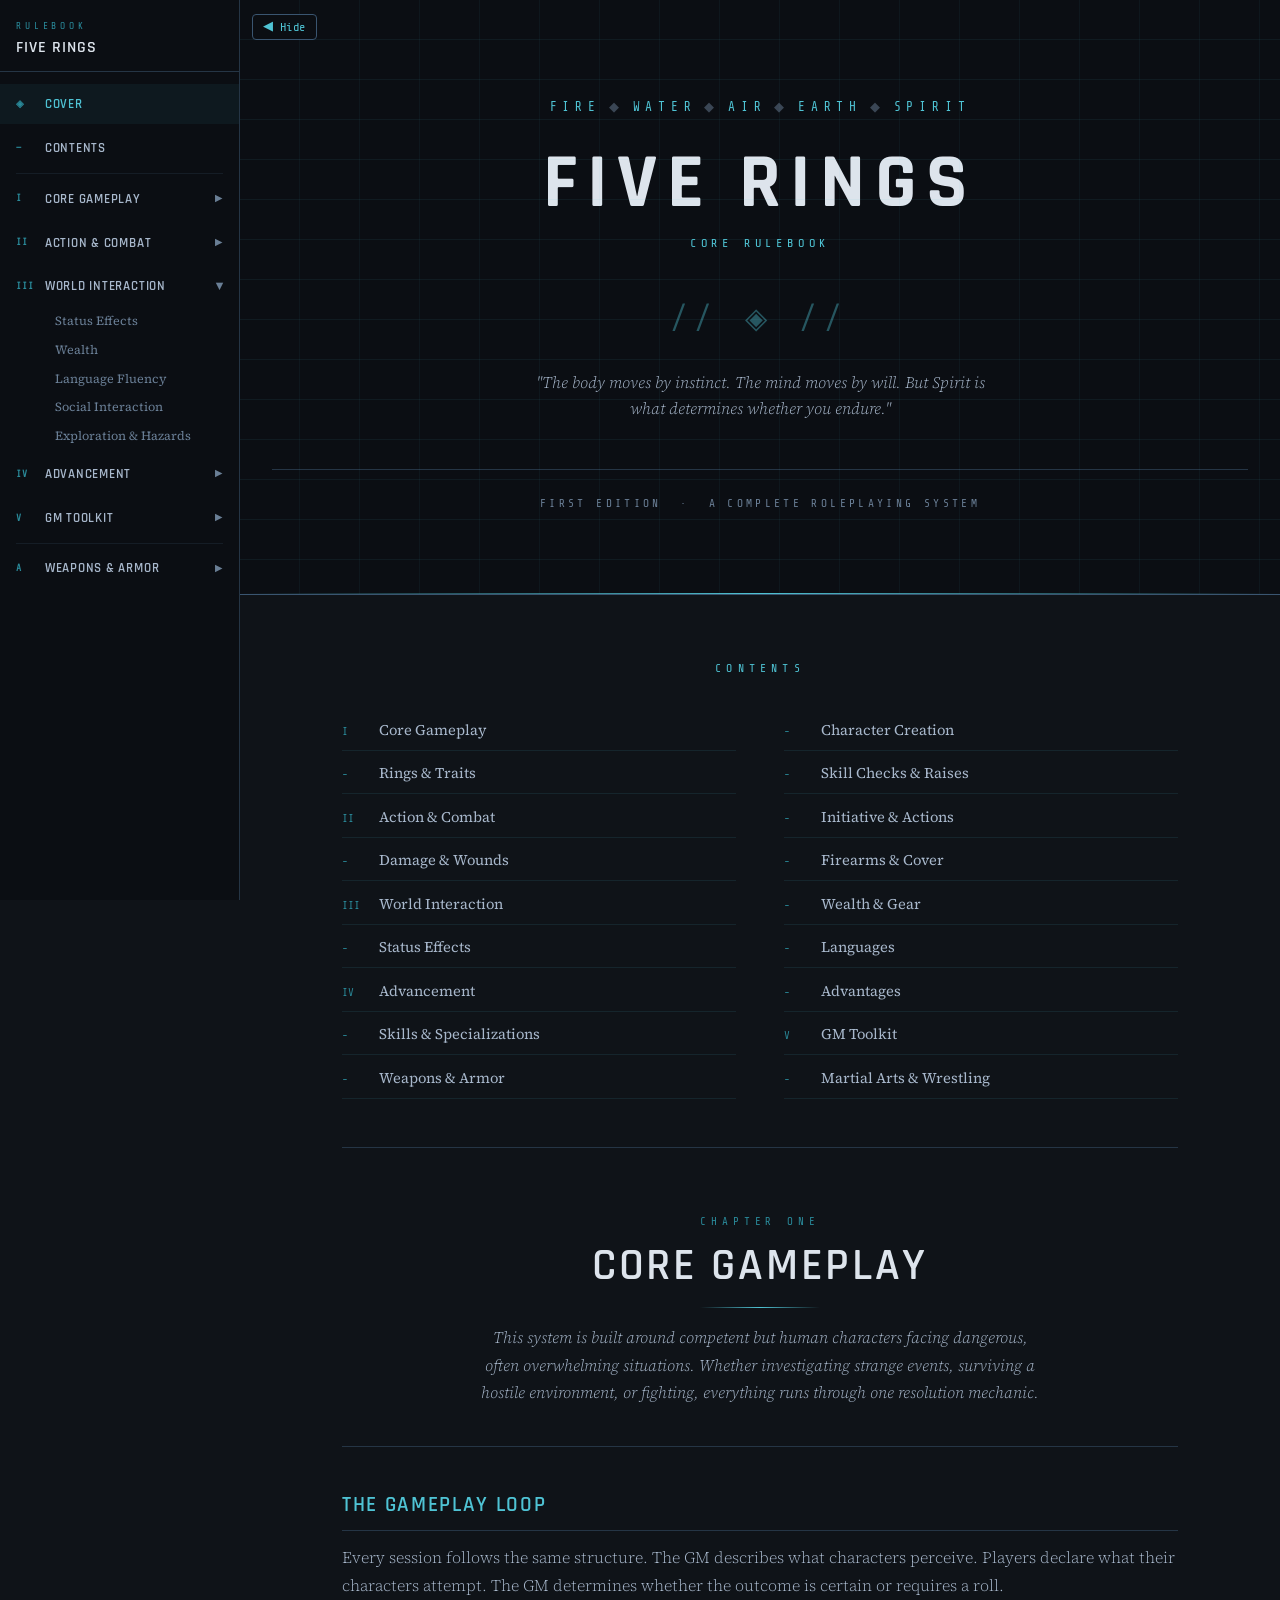
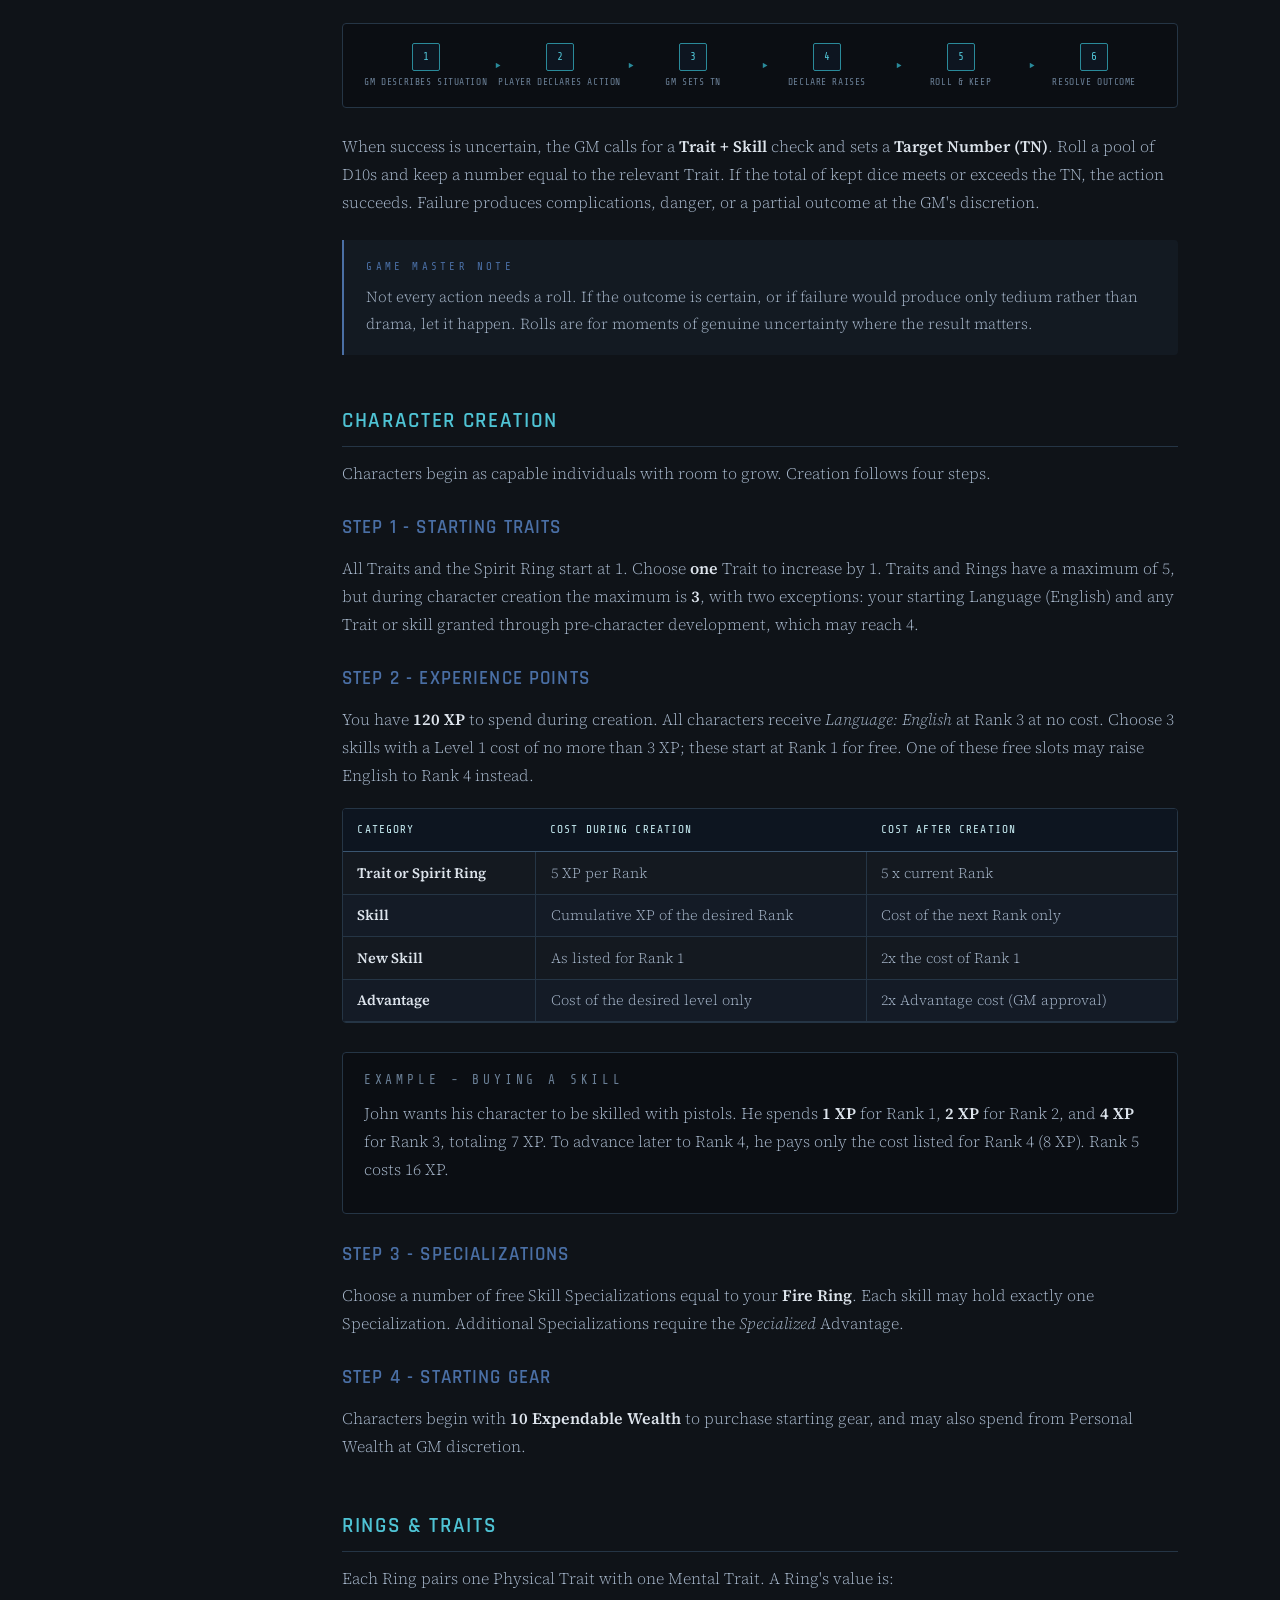
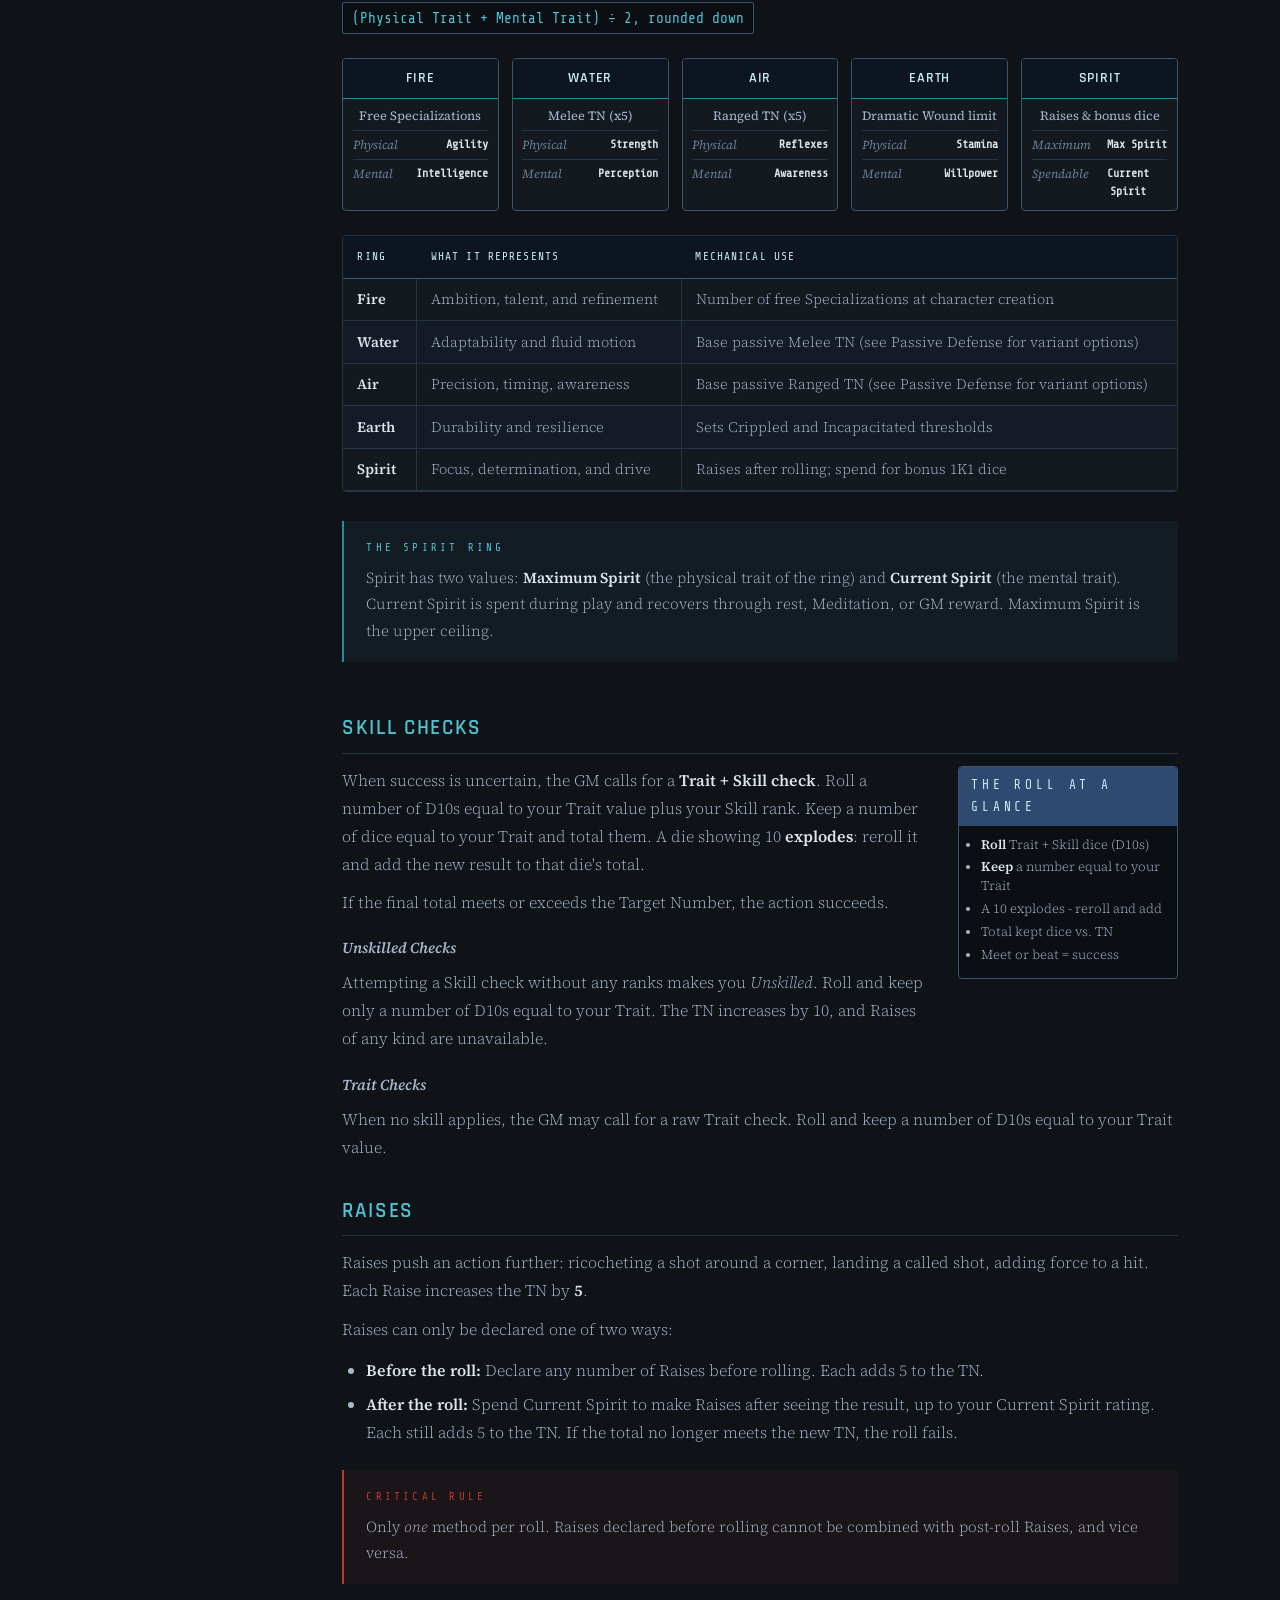
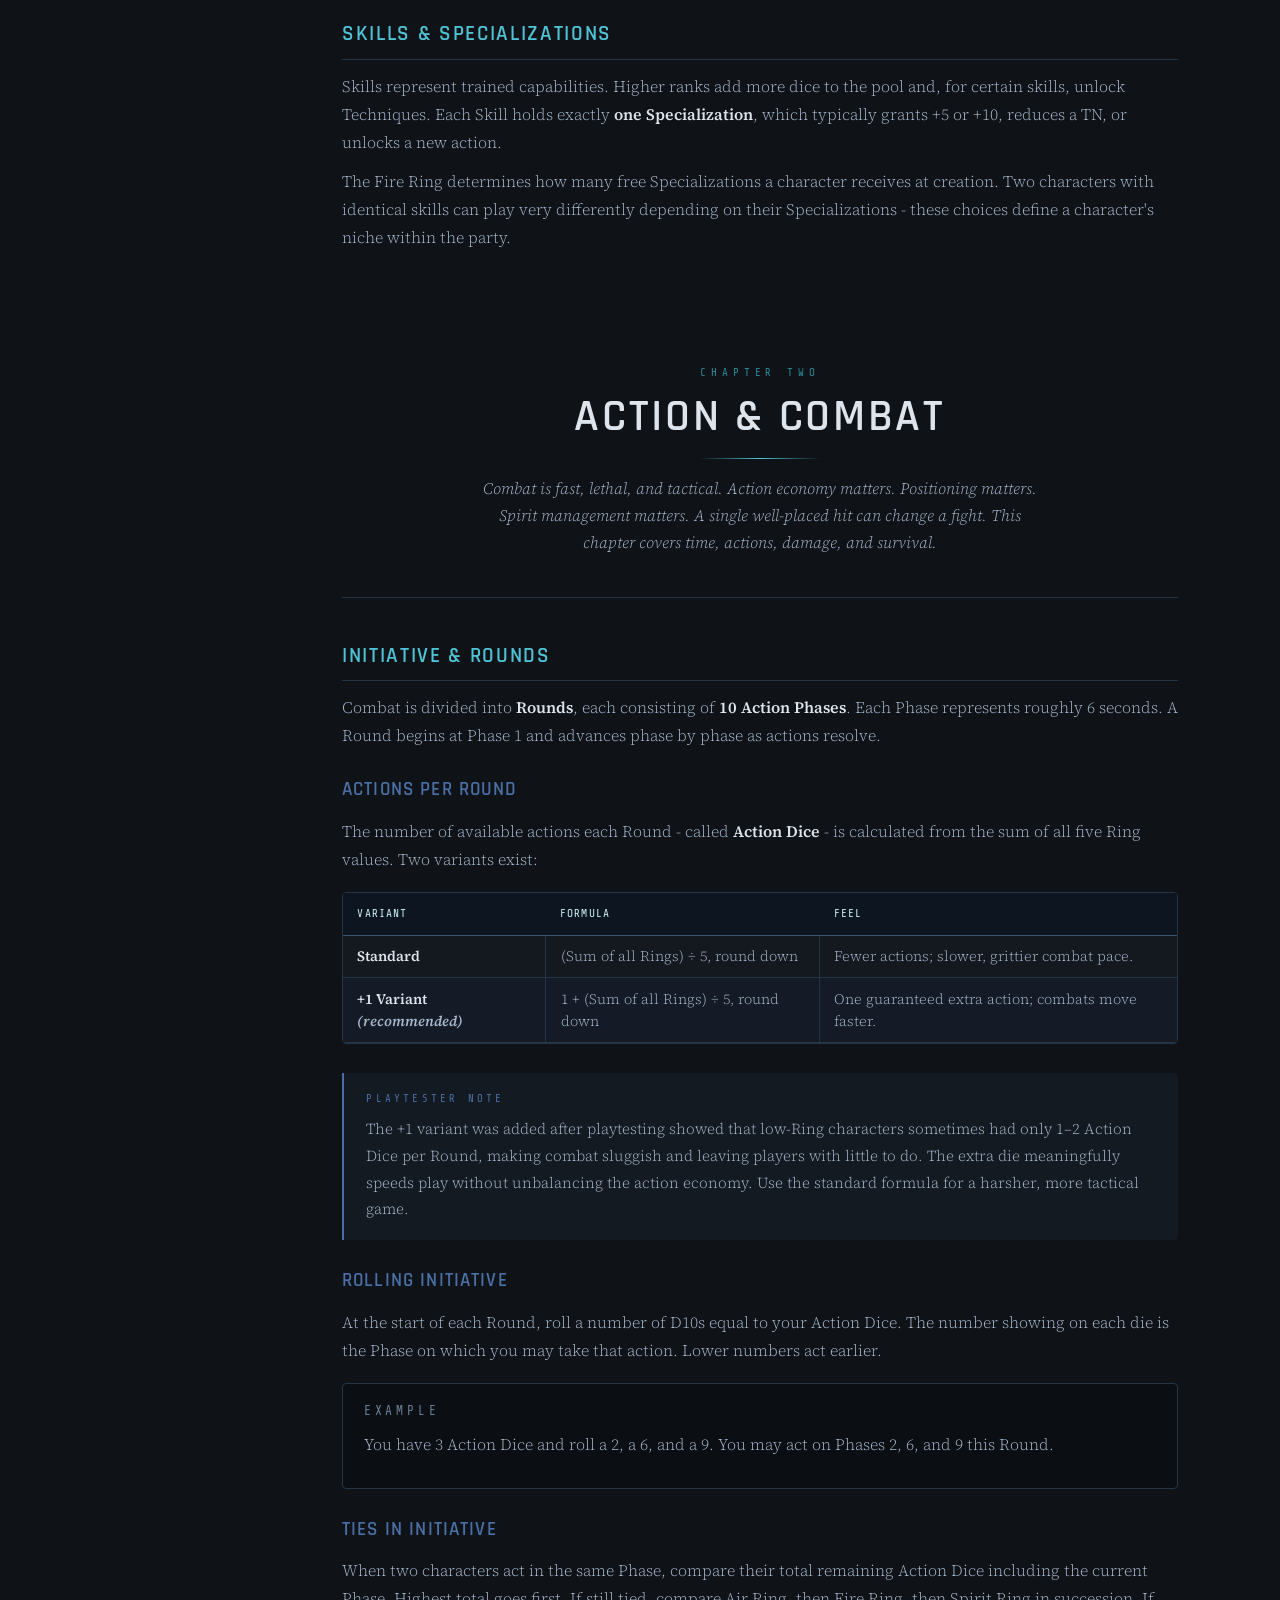
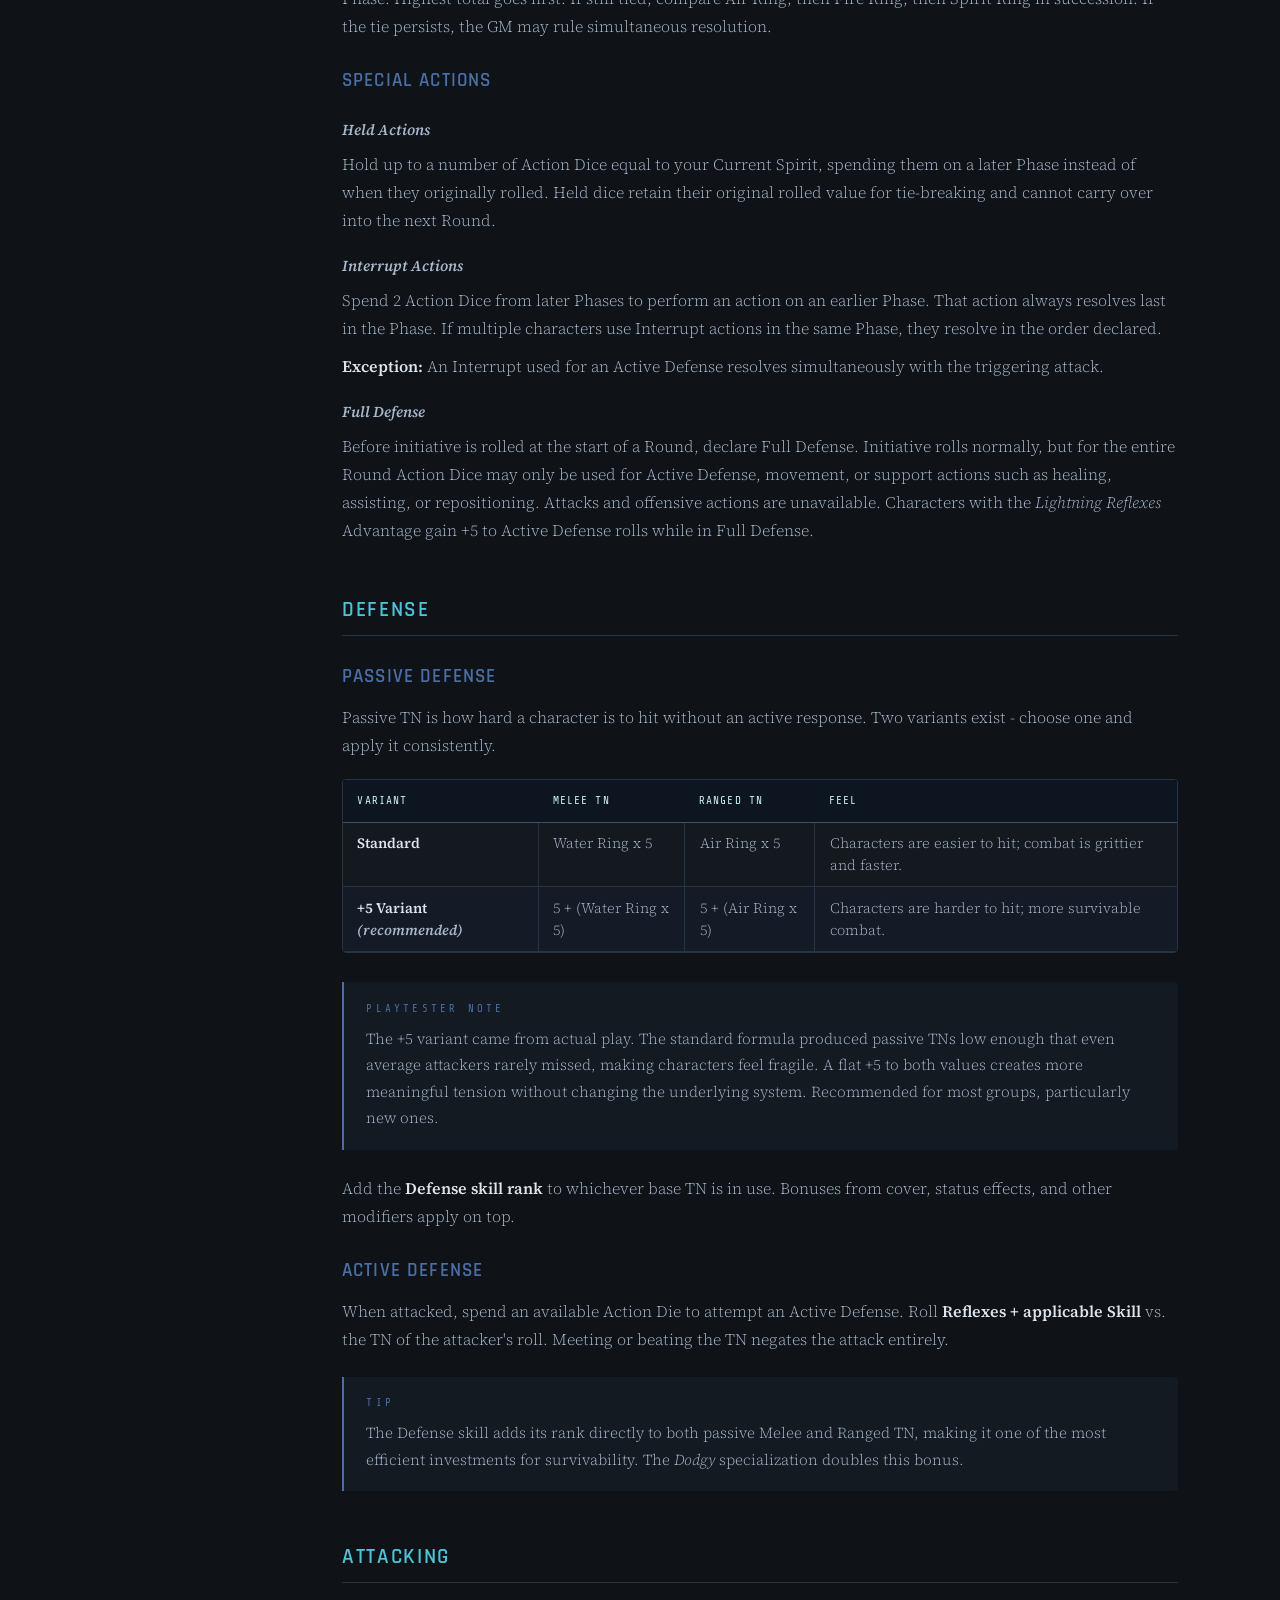
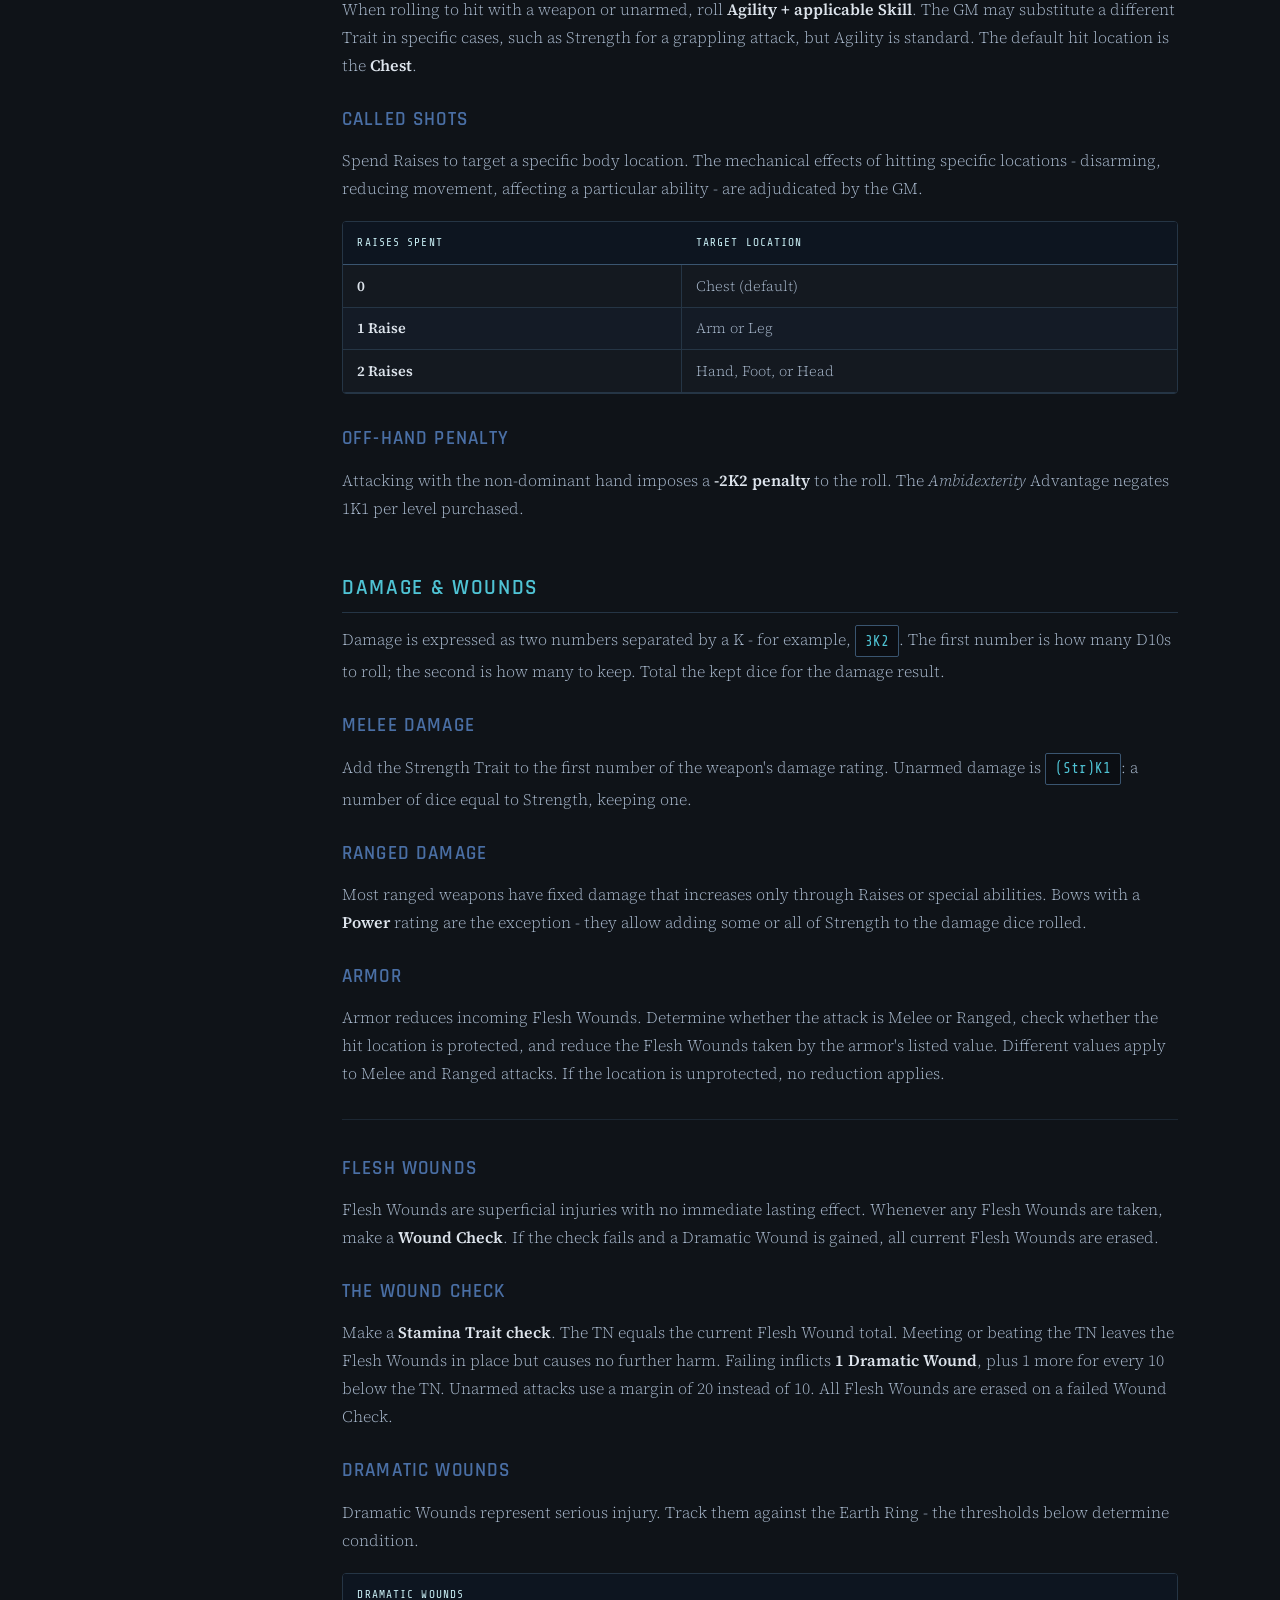
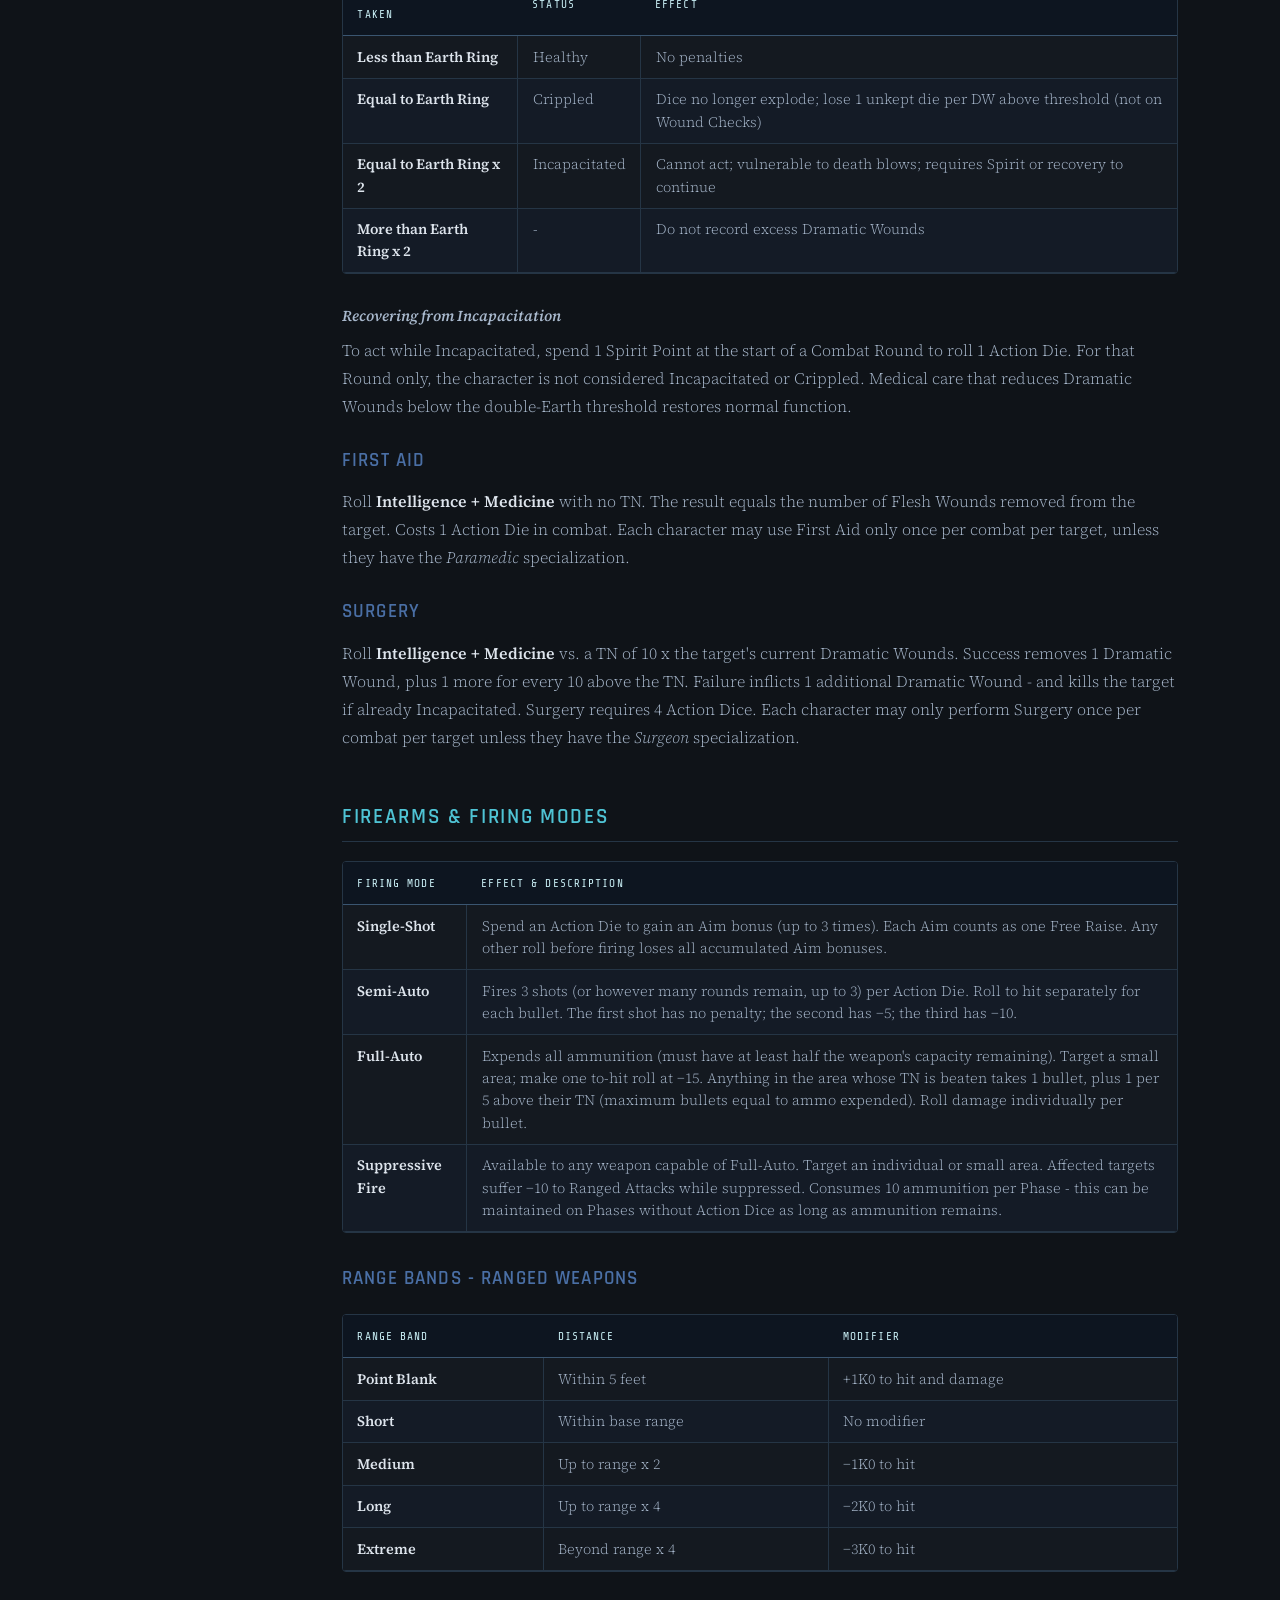
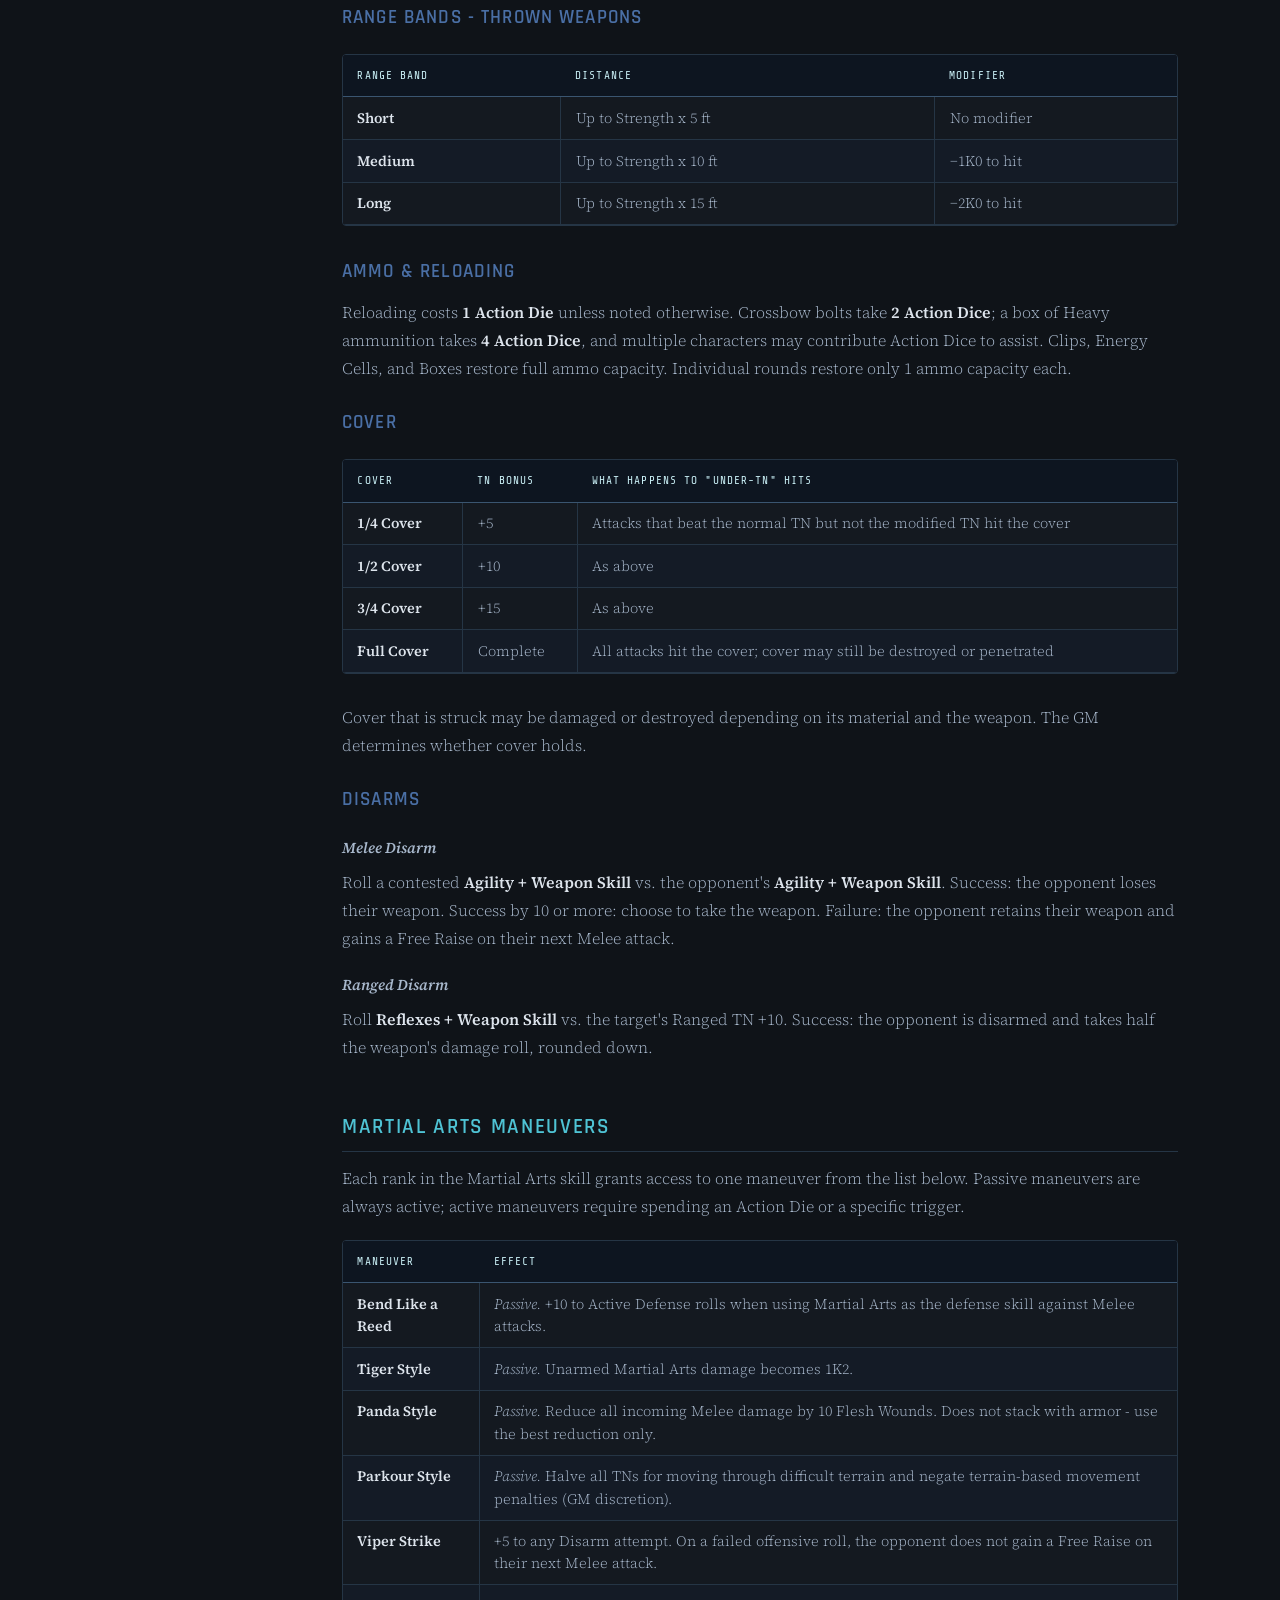
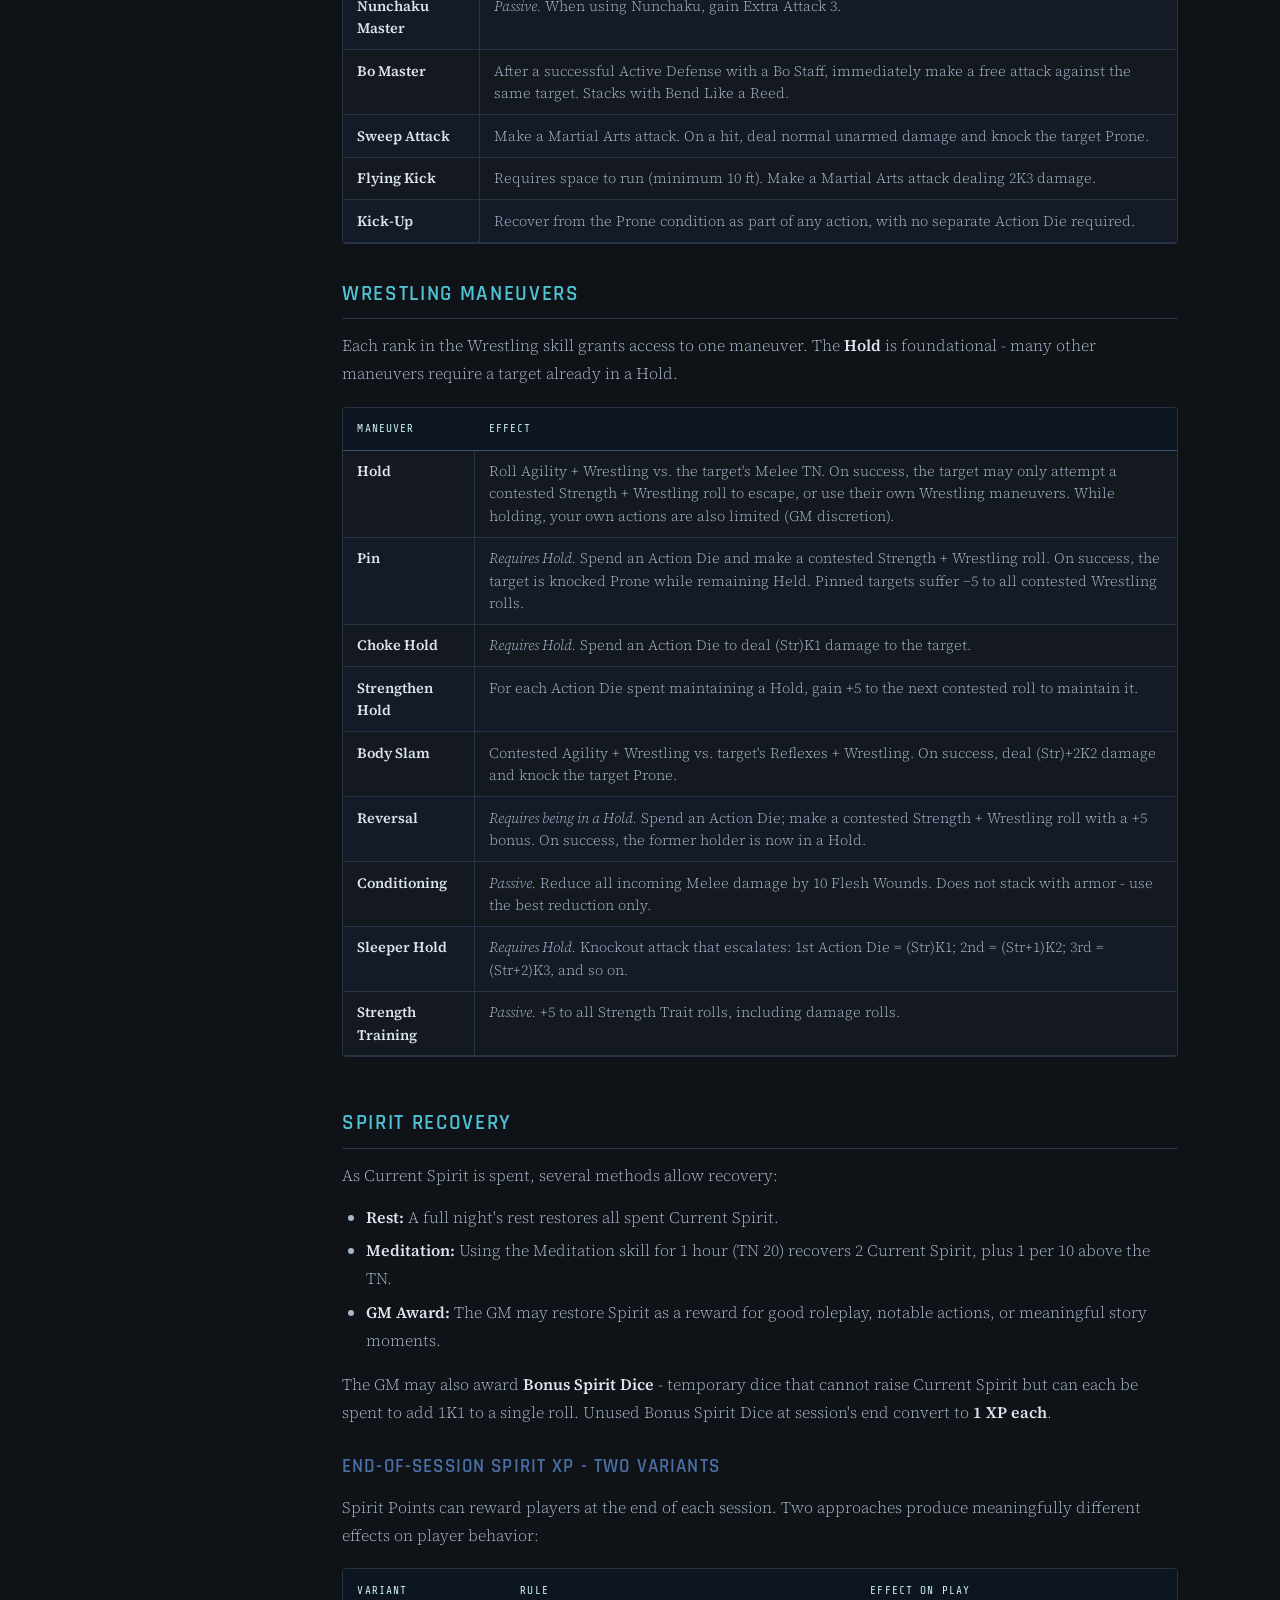
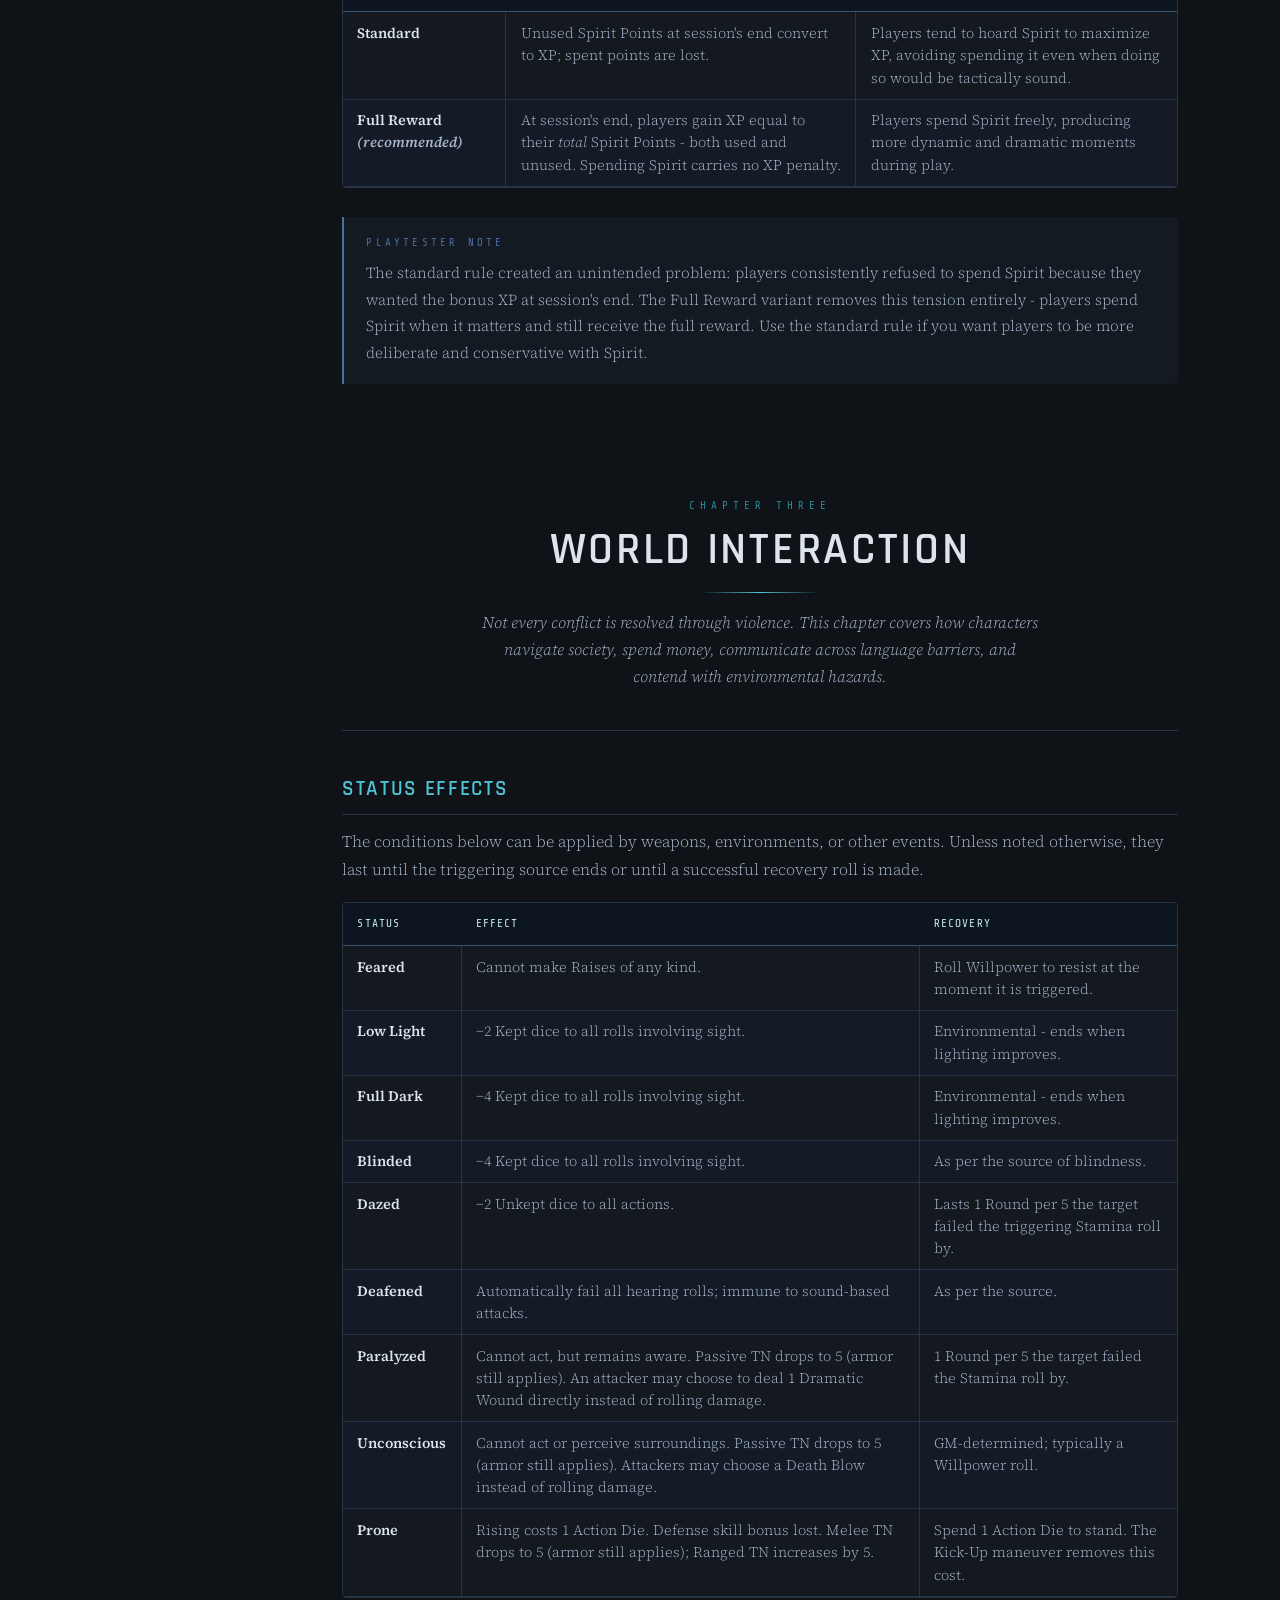
==== commit 6a733f69: "Adding a sidebar and its navigation" ====
--- a/index.html
+++ b/index.html
@@ -8,8 +8,135 @@
 <link rel="stylesheet" href="style.css">
 </head>
 <body>
+<!-- SIDEBAR -->
+<nav class="sidebar" id="sidebar" aria-label="Chapter navigation">
+  <div class="sidebar-header">
+    <div class="sidebar-title">Rulebook</div>
+    <div class="sidebar-name">Five Rings</div>
+  </div>
+  <div class="sidebar-nav">
+
+    <div class="nav-chapter" id="nav-cover">
+      <a href="#cover" class="nav-chapter-link">
+        <span class="nav-chapter-num">◈</span>
+        Cover
+      </a>
+    </div>
+    <div class="nav-chapter" id="nav-toc">
+      <a href="#toc" class="nav-chapter-link">
+        <span class="nav-chapter-num">—</span>
+        Contents
+      </a>
+    </div>
+
+    <div class="nav-divider"></div>
+
+    <div class="nav-chapter" id="nav-ch1">
+      <a class="nav-chapter-link" data-chapter="nav-ch1" href="#chapter-1">
+        <span class="nav-chapter-num">I</span>
+        Core Gameplay
+        <span class="nav-chapter-arrow">▶</span>
+      </a>
+      <div class="nav-sections">
+        <a href="#chapter-1" class="nav-section-link">The Gameplay Loop</a>
+        <a href="#character-creation" class="nav-section-link">Character Creation</a>
+        <a href="#rings-traits" class="nav-section-link">Rings &amp; Traits</a>
+        <a href="#skill-checks" class="nav-section-link">Skill Checks &amp; Raises</a>
+        <a href="#skill-checks" class="nav-section-link">Skills &amp; Specializations</a>
+      </div>
+    </div>
+
+    <div class="nav-chapter" id="nav-ch2">
+      <a class="nav-chapter-link" data-chapter="nav-ch2" href="#chapter-2">
+        <span class="nav-chapter-num">II</span>
+        Action &amp; Combat
+        <span class="nav-chapter-arrow">▶</span>
+      </a>
+      <div class="nav-sections">
+        <a href="#initiative" class="nav-section-link">Initiative &amp; Rounds</a>
+        <a href="#initiative" class="nav-section-link">Defense</a>
+        <a href="#initiative" class="nav-section-link">Attacking</a>
+        <a href="#damage" class="nav-section-link">Damage &amp; Wounds</a>
+        <a href="#firearms" class="nav-section-link">Firearms &amp; Cover</a>
+        <a href="#martial-arts" class="nav-section-link">Martial Arts &amp; Wrestling</a>
+        <a href="#martial-arts" class="nav-section-link">Spirit Recovery</a>
+      </div>
+    </div>
+
+    <div class="nav-chapter" id="nav-ch3">
+      <a class="nav-chapter-link" data-chapter="nav-ch3" href="#chapter-3">
+        <span class="nav-chapter-num">III</span>
+        World Interaction
+        <span class="nav-chapter-arrow">▶</span>
+      </a>
+      <div class="nav-sections">
+        <a href="#status-effects" class="nav-section-link">Status Effects</a>
+        <a href="#wealth" class="nav-section-link">Wealth</a>
+        <a href="#languages" class="nav-section-link">Language Fluency</a>
+        <a href="#languages" class="nav-section-link">Social Interaction</a>
+        <a href="#languages" class="nav-section-link">Exploration &amp; Hazards</a>
+      </div>
+    </div>
+
+    <div class="nav-chapter" id="nav-ch4">
+      <a class="nav-chapter-link" data-chapter="nav-ch4" href="#chapter-4">
+        <span class="nav-chapter-num">IV</span>
+        Advancement
+        <span class="nav-chapter-arrow">▶</span>
+      </a>
+      <div class="nav-sections">
+        <a href="#chapter-4" class="nav-section-link">Earning &amp; Spending XP</a>
+        <a href="#advantages" class="nav-section-link">Advantages</a>
+        <a href="#skills-list" class="nav-section-link">Skills</a>
+      </div>
+    </div>
+
+    <div class="nav-chapter" id="nav-ch5">
+      <a class="nav-chapter-link" data-chapter="nav-ch5" href="#chapter-5">
+        <span class="nav-chapter-num">V</span>
+        GM Toolkit
+        <span class="nav-chapter-arrow">▶</span>
+      </a>
+      <div class="nav-sections">
+        <a href="#chapter-5" class="nav-section-link">Setting Target Numbers</a>
+        <a href="#chapter-5" class="nav-section-link">Healing &amp; Recovery</a>
+        <a href="#chapter-5" class="nav-section-link">Encounter Design</a>
+        <a href="#chapter-5" class="nav-section-link">Spirit as Narrative Tool</a>
+        <a href="#chapter-5" class="nav-section-link">Story &amp; Session Guidance</a>
+      </div>
+    </div>
+
+    <div class="nav-divider"></div>
+
+    <div class="nav-chapter" id="nav-app">
+      <a class="nav-chapter-link" data-chapter="nav-app" href="#equipment">
+        <span class="nav-chapter-num">A</span>
+        Weapons &amp; Armor
+        <span class="nav-chapter-arrow">▶</span>
+      </a>
+      <div class="nav-sections">
+        <a href="#equipment" class="nav-section-link">Melee Weapons</a>
+        <a href="#equipment" class="nav-section-link">Ranged Weapons</a>
+        <a href="#equipment" class="nav-section-link">Special Properties</a>
+        <a href="#equipment" class="nav-section-link">Armor</a>
+        <a href="#equipment" class="nav-section-link">Equipment &amp; Addons</a>
+      </div>
+    </div>
+
+  </div>
+</nav>
+
+<!-- TOGGLE BUTTON -->
+<button class="sidebar-toggle" id="sidebar-toggle" aria-label="Toggle navigation">
+  <span class="toggle-icon">◀</span>
+  <span class="toggle-label">Hide</span>
+</button>
+
+<!-- MAIN CONTENT WRAPPER -->
+<div class="main-content" id="main-content">
+
 <!-- COVER -->
-<div class="cover">
+<div class="cover" id="cover">
   <svg class="cover-grid" xmlns="http://www.w3.org/2000/svg" aria-hidden="true">
     <defs>
       <pattern id="grid-h" x="0" y="0" width="1" height="40" patternUnits="userSpaceOnUse">
@@ -43,7 +170,7 @@
 <!-- TABLE OF CONTENTS -->
 <div class="page-wrap">
 
-  <div class="toc-section">
+  <div class="toc-section" id="toc">
     <div class="toc-title">Contents</div>
     <div class="toc-grid">
       <a href="#chapter-1" class="toc-item"><span class="toc-item-num">I</span><span class="toc-item-name">Core Gameplay</span></a>
@@ -1176,6 +1303,6 @@
   </div>
 
 </div><!-- /.page-wrap -->
-
+<script src="script.js"></script>
 </body>
 </html>
--- a/style.css
+++ b/style.css
@@ -106,6 +106,10 @@
     --body:    var(--f-body);
     --display: var(--f-display);
     --mono:    var(--f-mono);
+
+    /* SIDEBAR */
+    --sidebar-w: 240px;
+    --sidebar-collapsed-w: 0px;
   }
  
   * { box-sizing: border-box; margin: 0; padding: 0; }
@@ -120,6 +124,217 @@
     font-size: var(--size-body);
   }
  
+/* SIDEBAR NAVIGATION */
+
+  /* Wrapper that shifts main content when sidebar is open */
+  .layout {
+    display: flex;
+    min-height: 100vh;
+  }
+
+  /* SIDEBAR */
+  .sidebar {
+    position: fixed;
+    top: 0;
+    left: 0;
+    height: 100vh;
+    width: var(--sidebar-w);
+    background: var(--page-dark);
+    border-right: 1px solid var(--border);
+    display: flex;
+    flex-direction: column;
+    z-index: 100;
+    transform: translateX(0);
+    transition: transform 0.25s ease;
+    overflow: hidden;
+  }
+
+  .sidebar.collapsed {
+    transform: translateX(calc(-1 * var(--sidebar-w)));
+  }
+
+  .sidebar-header {
+    padding: 1.1rem 1rem 0.9rem;
+    border-bottom: 1px solid var(--border);
+    flex-shrink: 0;
+  }
+
+  .sidebar-title {
+    font-family: var(--f-mono);
+    font-size: 0.6rem;
+    letter-spacing: 0.4em;
+    text-transform: uppercase;
+    color: var(--accent-dim);
+    margin-bottom: 0.3rem;
+  }
+
+  .sidebar-name {
+    font-family: var(--f-display);
+    font-size: 1rem;
+    font-weight: 600;
+    letter-spacing: 0.06em;
+    text-transform: uppercase;
+    color: var(--ink);
+    line-height: 1.1;
+  }
+
+  .sidebar-nav {
+    flex: 1;
+    overflow-y: auto;
+    padding: 0.5rem 0 2rem;
+    scrollbar-width: thin;
+    scrollbar-color: var(--border) transparent;
+  }
+
+  .sidebar-nav::-webkit-scrollbar { width: 4px; }
+  .sidebar-nav::-webkit-scrollbar-track { background: transparent; }
+  .sidebar-nav::-webkit-scrollbar-thumb { background: var(--border); border-radius: 2px; }
+
+  /* Chapter group */
+  .nav-chapter {
+    margin-top: 0.25rem;
+  }
+
+  .nav-chapter-link {
+    display: flex;
+    align-items: center;
+    gap: 0.6rem;
+    padding: 0.55rem 1rem;
+    text-decoration: none;
+    font-family: var(--f-display);
+    font-size: 0.8rem;
+    font-weight: 600;
+    letter-spacing: 0.06em;
+    text-transform: uppercase;
+    color: var(--ink-soft);
+    transition: color 0.15s, background 0.15s;
+    cursor: pointer;
+  }
+
+  .nav-chapter-link:hover,
+  .nav-chapter-link.active {
+    color: var(--accent);
+    background: rgba(79,195,212,0.06);
+  }
+
+  .nav-chapter-num {
+    font-family: var(--f-mono);
+    font-size: 0.6rem;
+    color: var(--accent-dim);
+    min-width: 1.2rem;
+    flex-shrink: 0;
+  }
+
+  /* Section links within a chapter */
+  .nav-sections {
+    overflow: hidden;
+    max-height: 0;
+    transition: max-height 0.3s ease;
+  }
+
+  .nav-chapter.open .nav-sections {
+    max-height: 600px;
+  }
+
+  .nav-section-link {
+    display: block;
+    padding: 0.35rem 1rem 0.35rem 2.3rem;
+    text-decoration: none;
+    font-family: var(--f-body);
+    font-size: 0.78rem;
+    color: var(--ink-muted);
+    transition: color 0.15s, background 0.15s;
+    line-height: 1.4;
+    border-left: 2px solid transparent;
+    margin-left: 1rem;
+  }
+
+  .nav-section-link:hover {
+    color: var(--ink-soft);
+    background: rgba(255,255,255,0.03);
+    border-left-color: var(--border-bright);
+  }
+
+  .nav-section-link.active {
+    color: var(--accent);
+    border-left-color: var(--accent-dim);
+    background: rgba(79,195,212,0.05);
+  }
+
+  /* Expand arrow on chapter items */
+  .nav-chapter-arrow {
+    margin-left: auto;
+    font-size: 0.55rem;
+    color: var(--ink-muted);
+    transition: transform 0.25s;
+    flex-shrink: 0;
+  }
+
+  .nav-chapter.open .nav-chapter-arrow {
+    transform: rotate(90deg);
+  }
+
+  /* Divider between chapter groups */
+  .nav-divider {
+    height: 1px;
+    background: var(--border);
+    margin: 0.3rem 1rem;
+    opacity: 0.4;
+  }
+
+  /* TOGGLE BUTTON */
+  .sidebar-toggle {
+    position: fixed;
+    top: 0.85rem;
+    left: calc(var(--sidebar-w) + 0.75rem);
+    z-index: 101;
+    background: var(--page-dark);
+    border: 1px solid var(--border-bright);
+    border-radius: var(--radius-soft);
+    color: var(--accent);
+    font-family: var(--f-mono);
+    font-size: 0.75rem;
+    padding: 0.35rem 0.6rem;
+    cursor: pointer;
+    transition: left 0.25s ease, background 0.15s, color 0.15s;
+    line-height: 1;
+    letter-spacing: 0.05em;
+    display: flex;
+    align-items: center;
+    gap: 0.4rem;
+    white-space: nowrap;
+  }
+
+  .sidebar-toggle:hover {
+    background: var(--border);
+    color: var(--accent-pale);
+  }
+
+  .sidebar-toggle.collapsed {
+    left: 0.75rem;
+  }
+
+  .toggle-icon {
+    font-size: 0.8rem;
+    transition: transform 0.25s;
+  }
+
+  .sidebar-toggle.collapsed .toggle-icon {
+    transform: scaleX(-1);
+  }
+
+  /* MAIN CONTENT SHIFT */
+  .main-content {
+    margin-left: var(--sidebar-w);
+    flex: 1;
+    min-width: 0;
+    transition: margin-left 0.25s ease;
+  }
+
+  .main-content.expanded {
+    margin-left: 0;
+  }
+
   /*  LAYOUT  */
   .page-wrap {
     max-width: 900px;
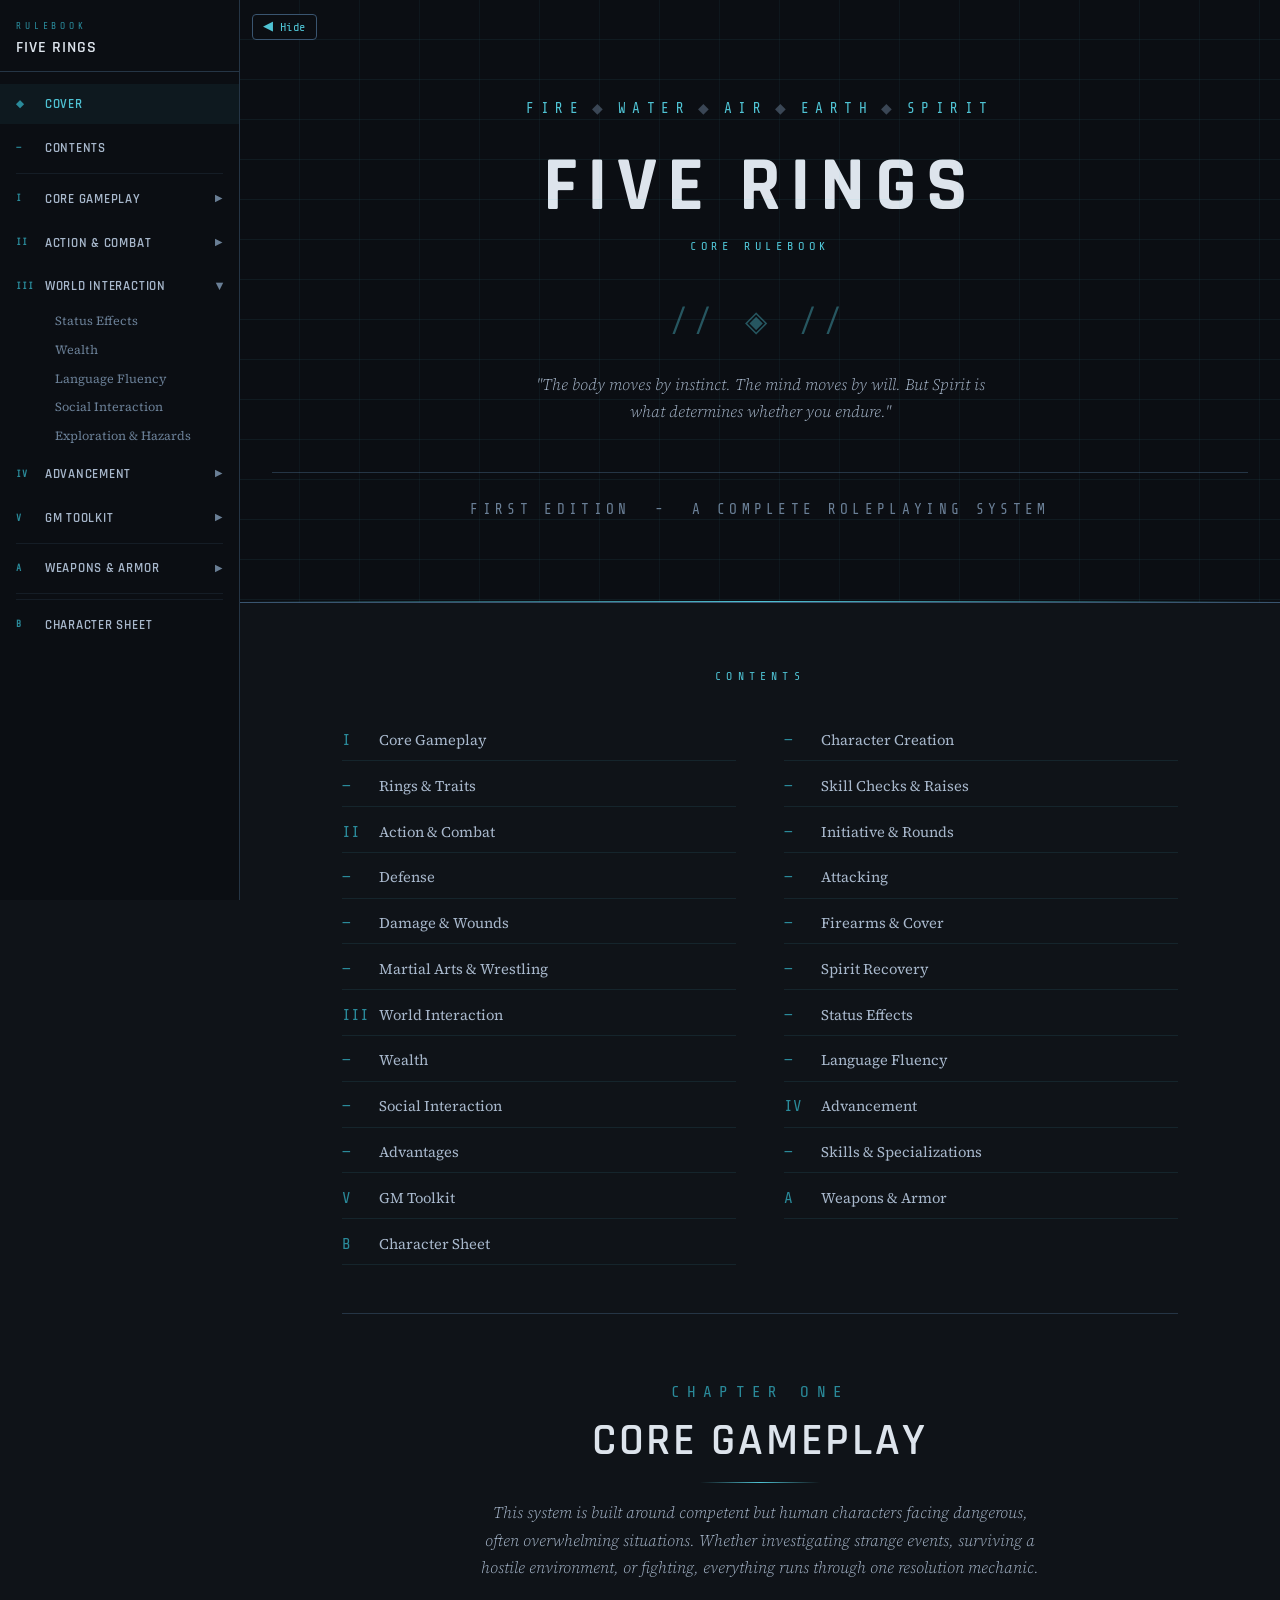
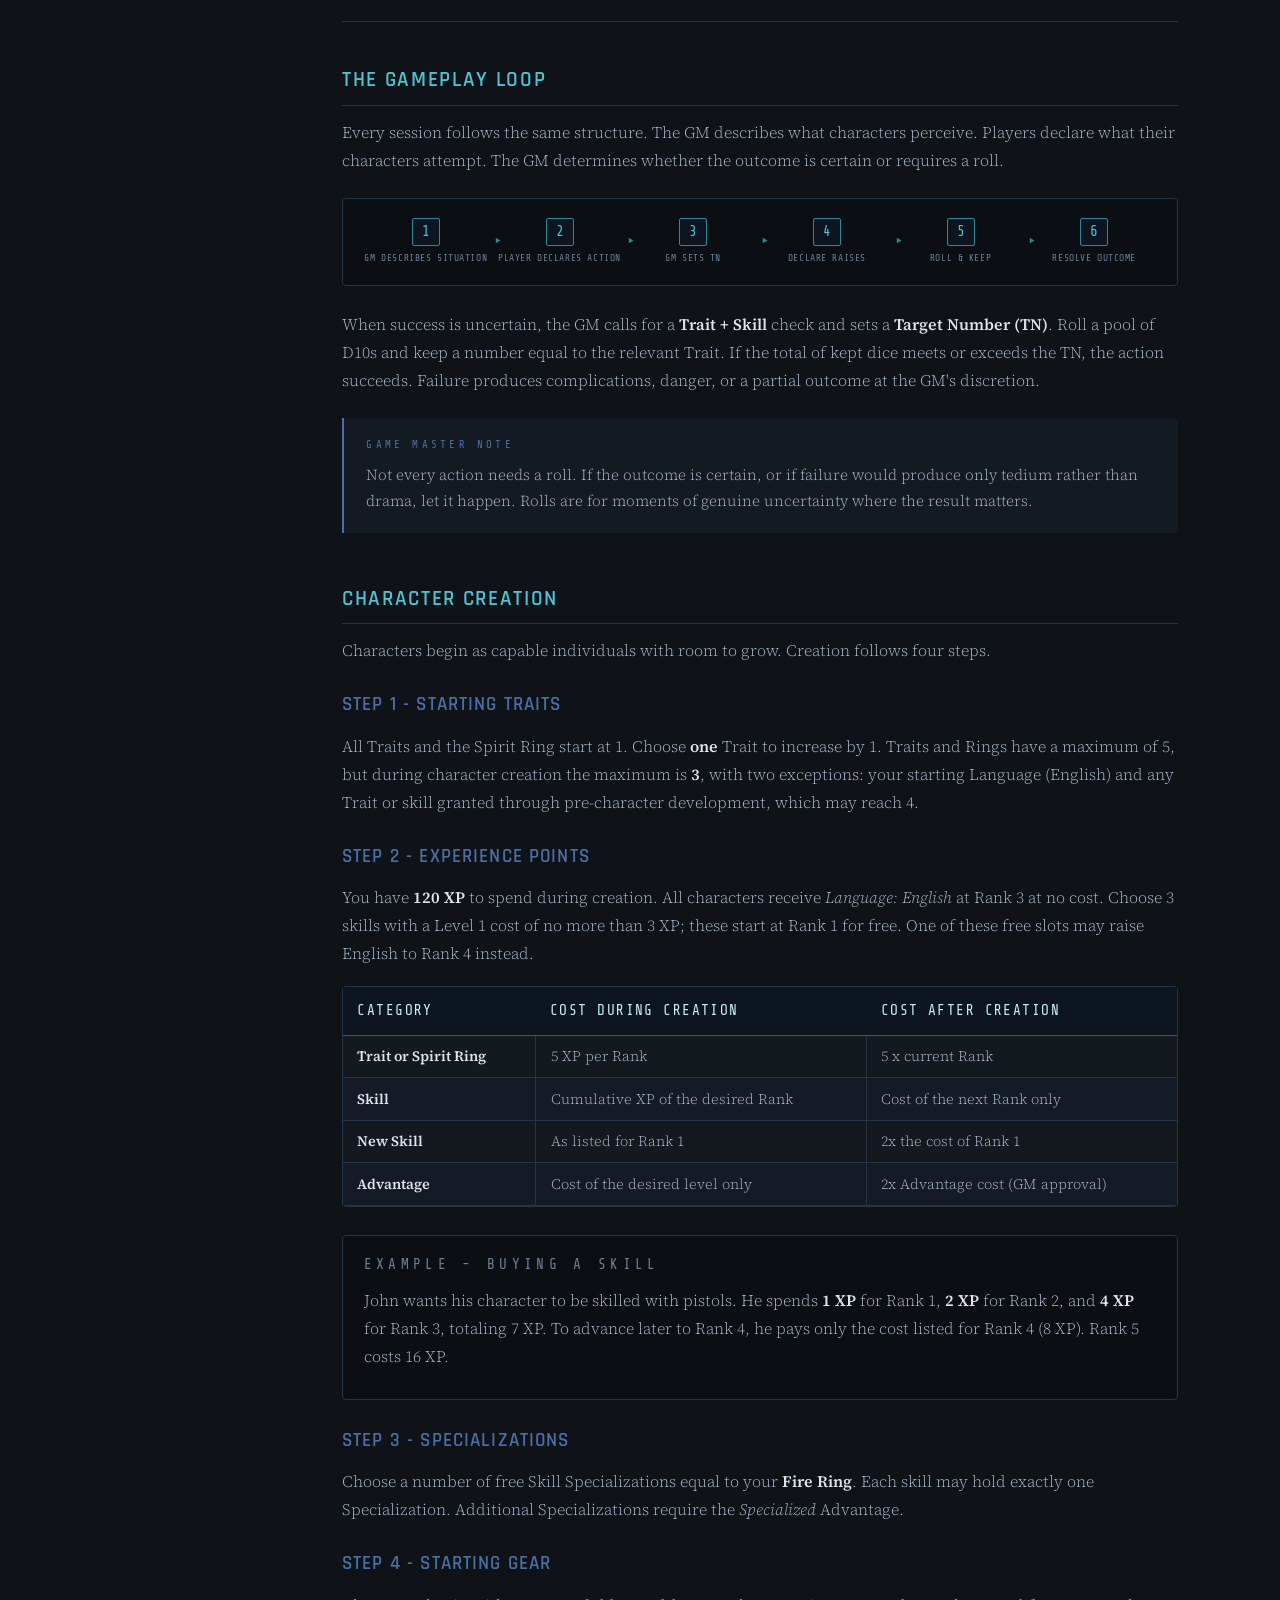
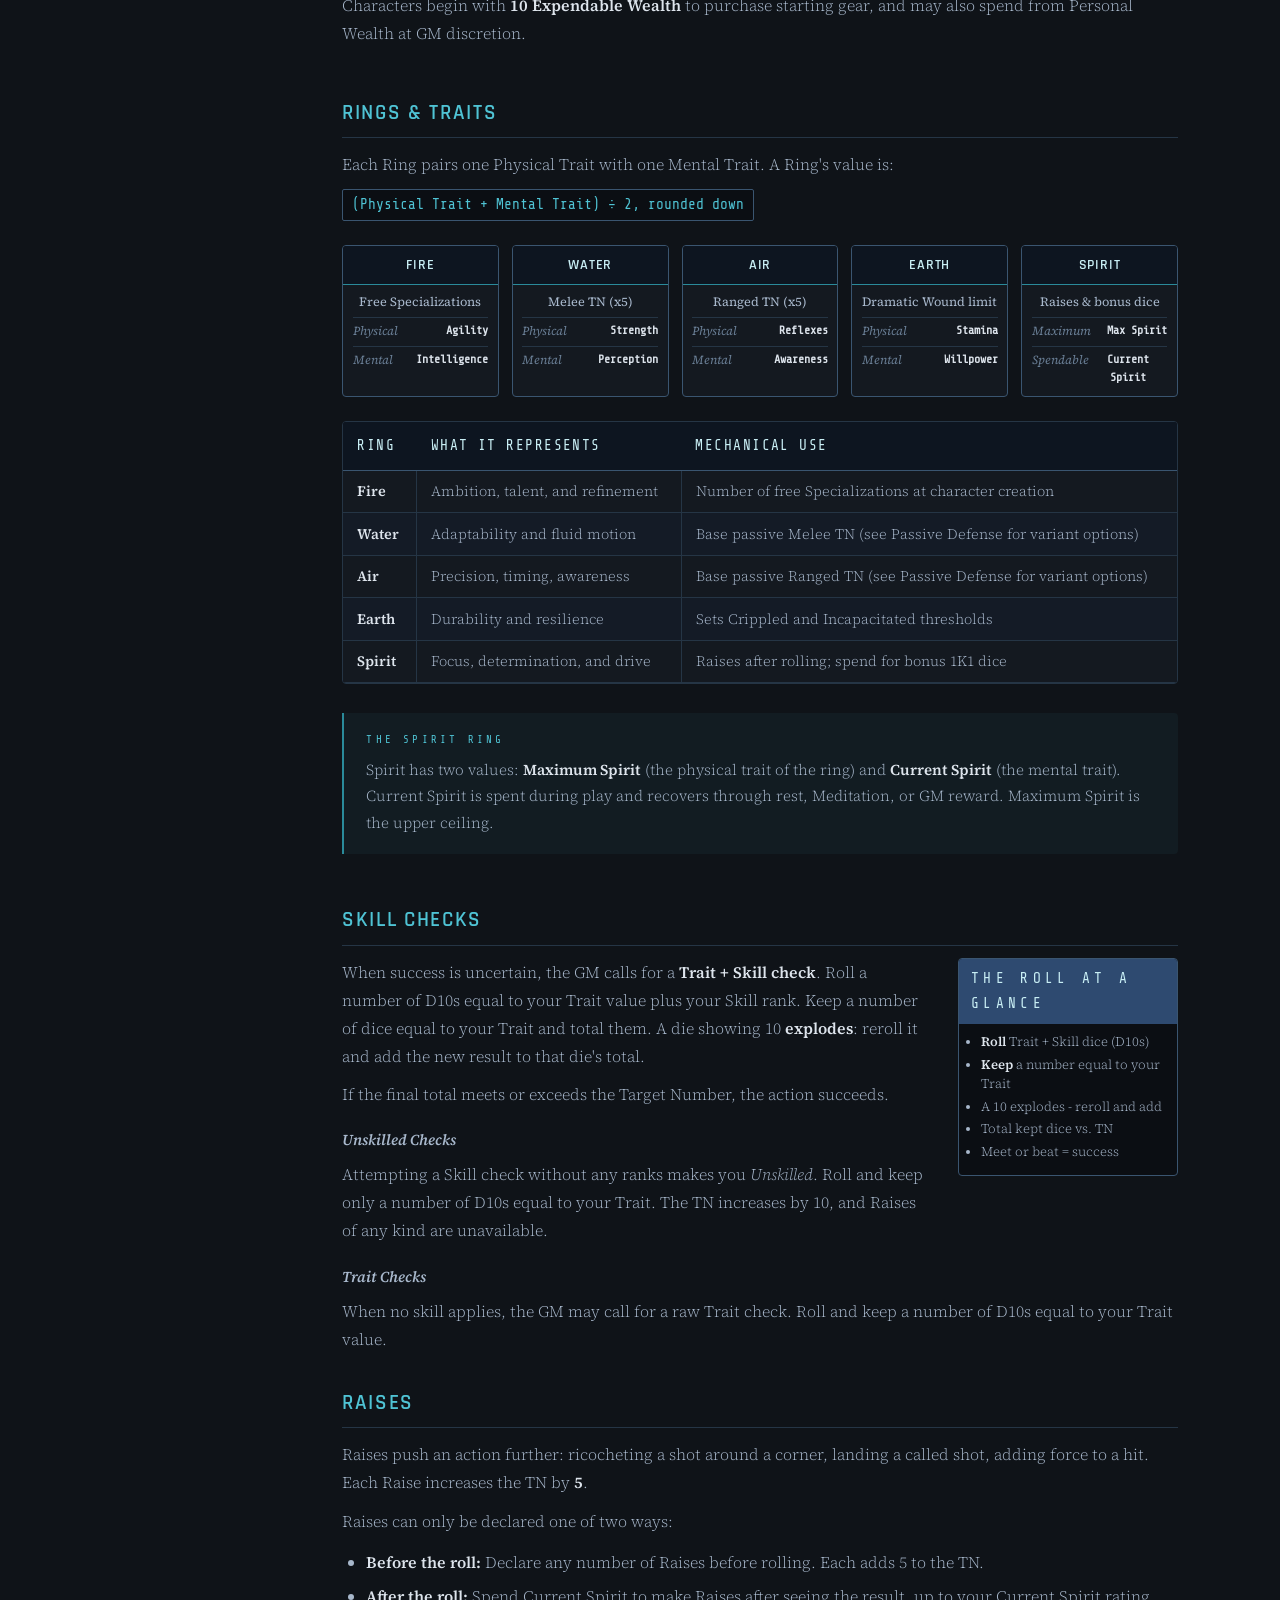
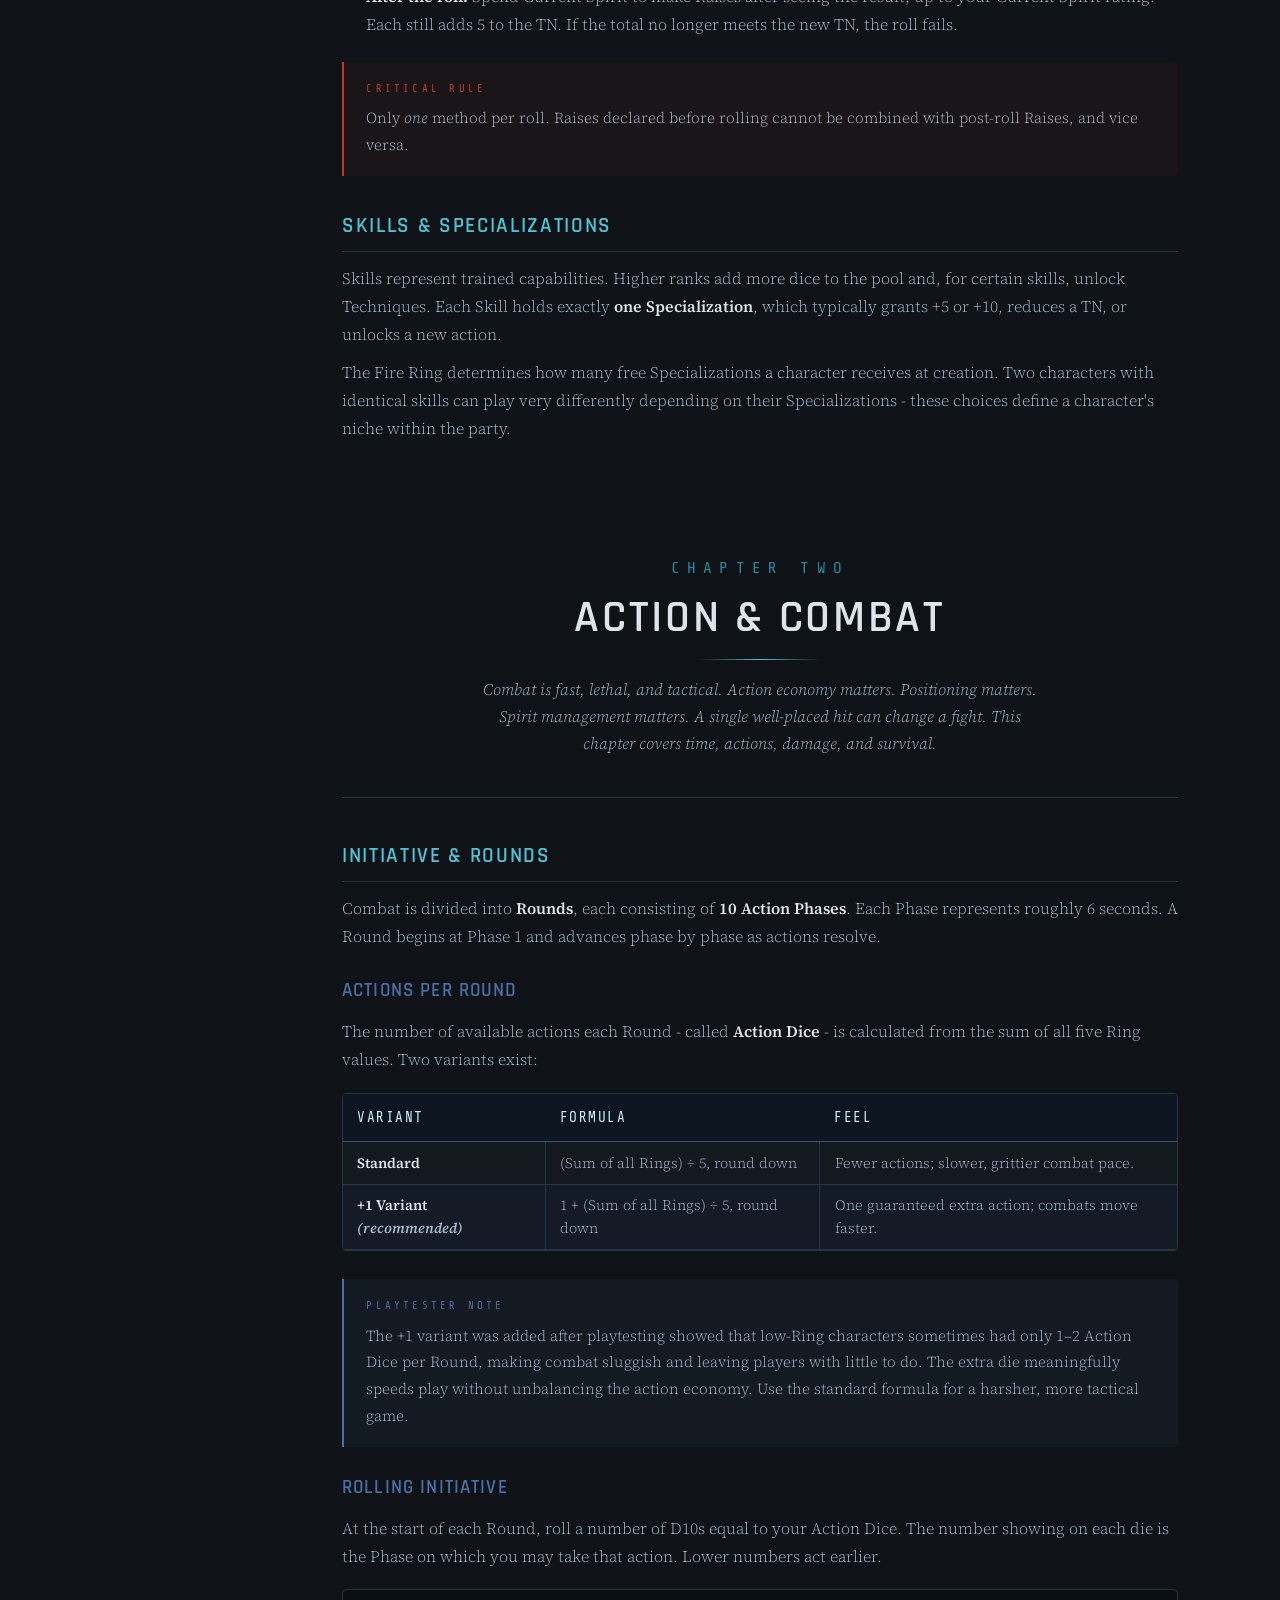
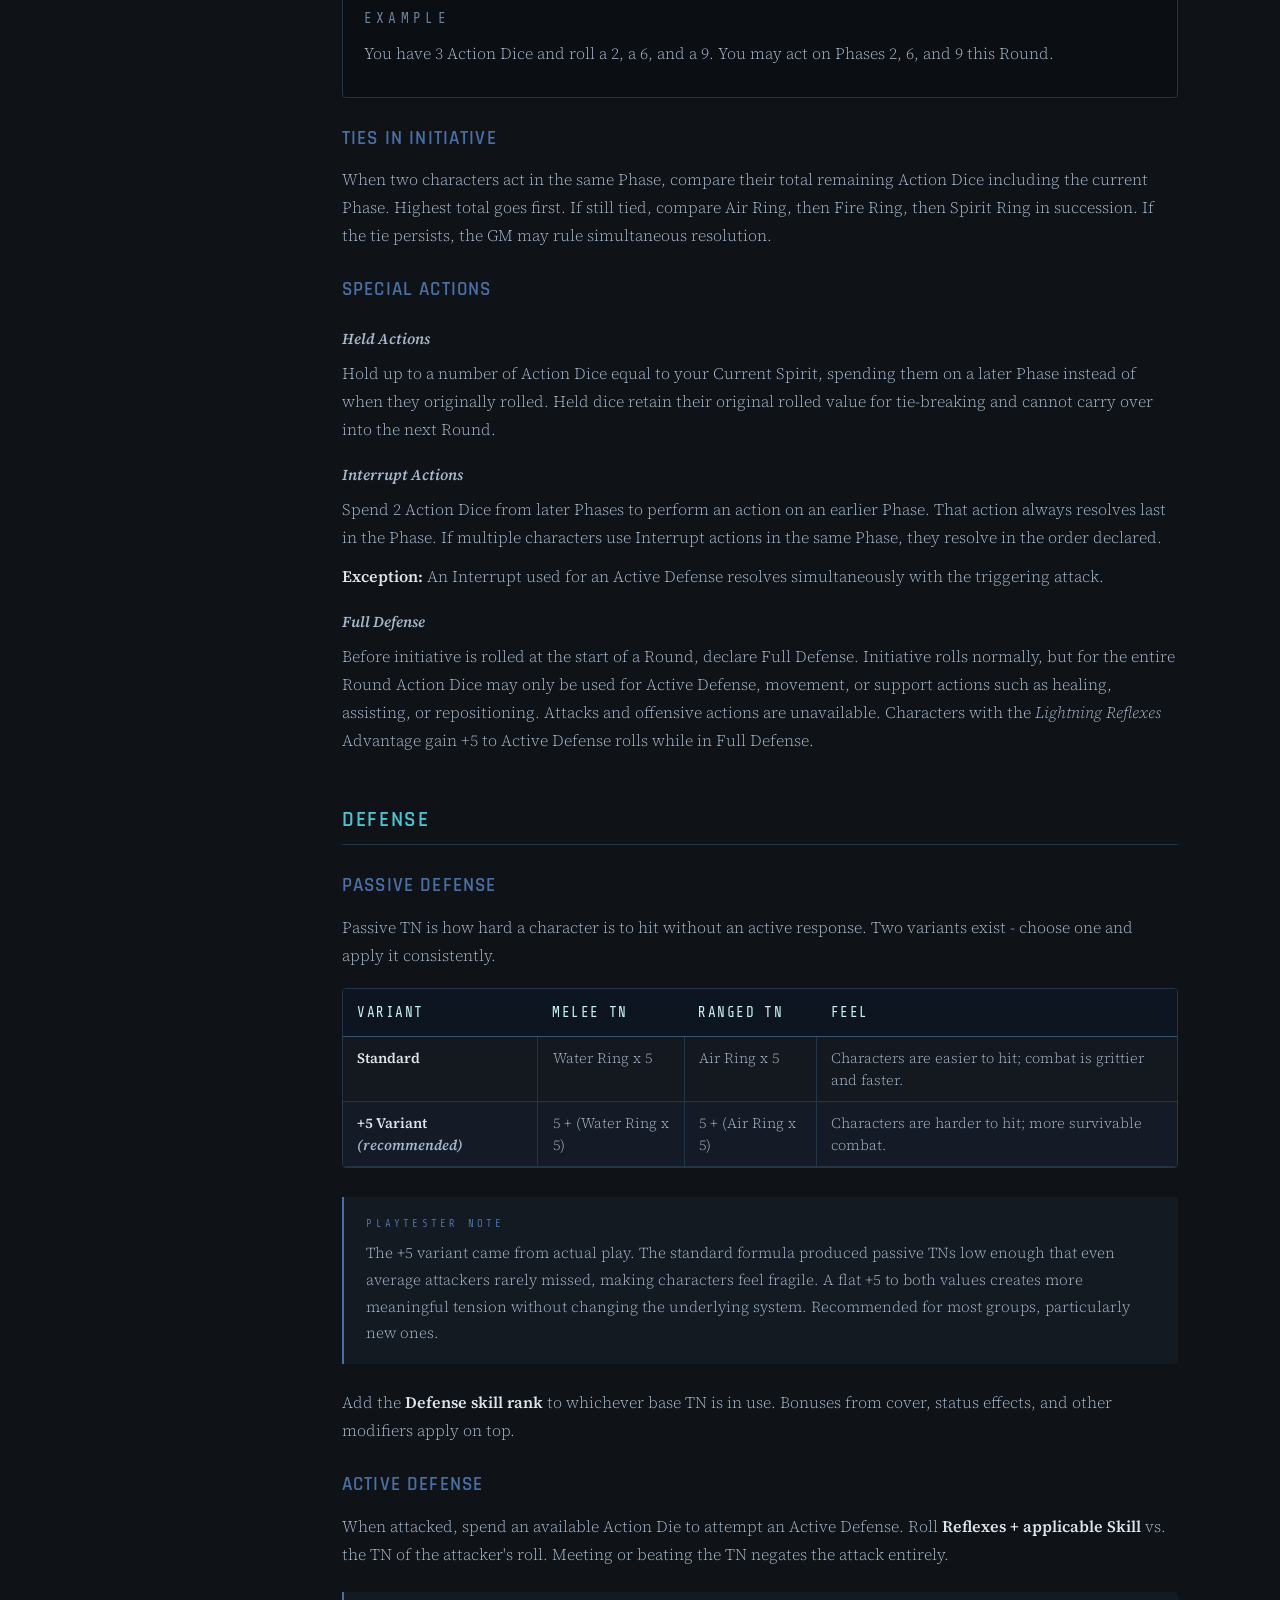
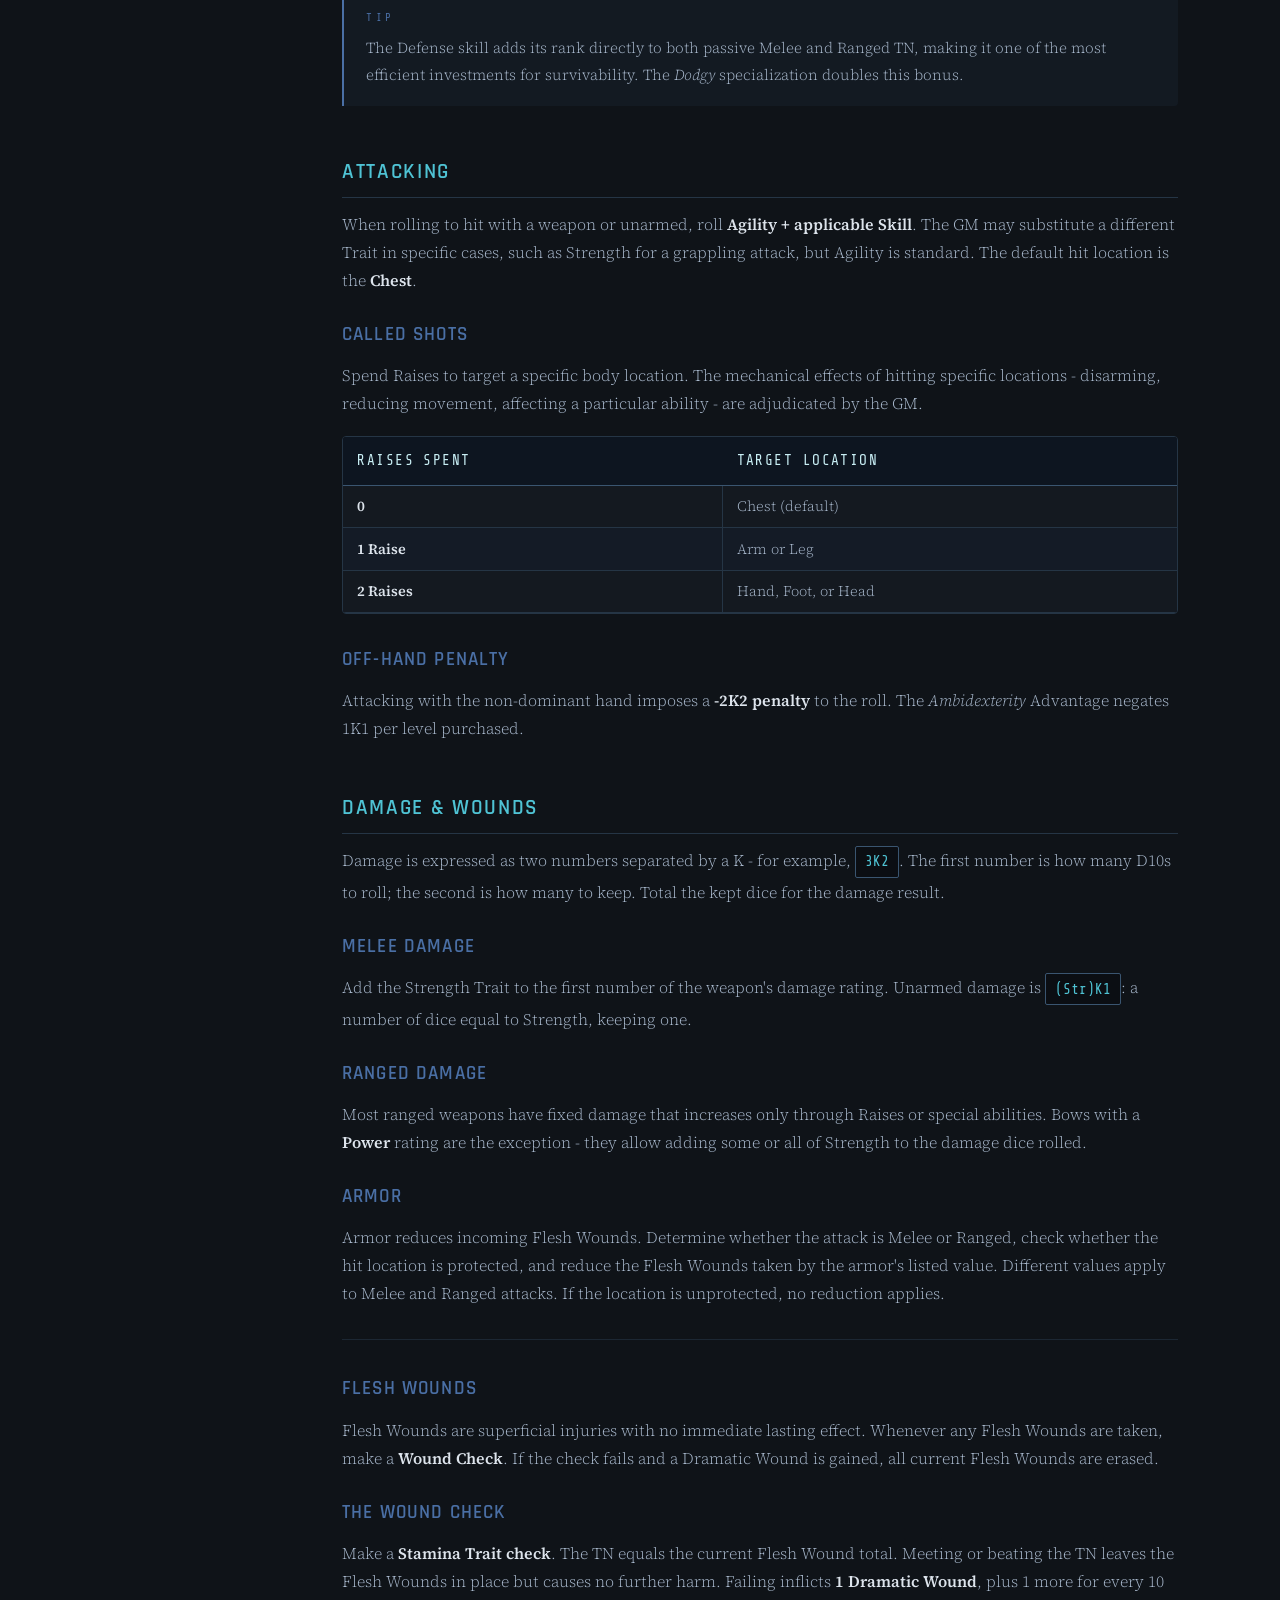
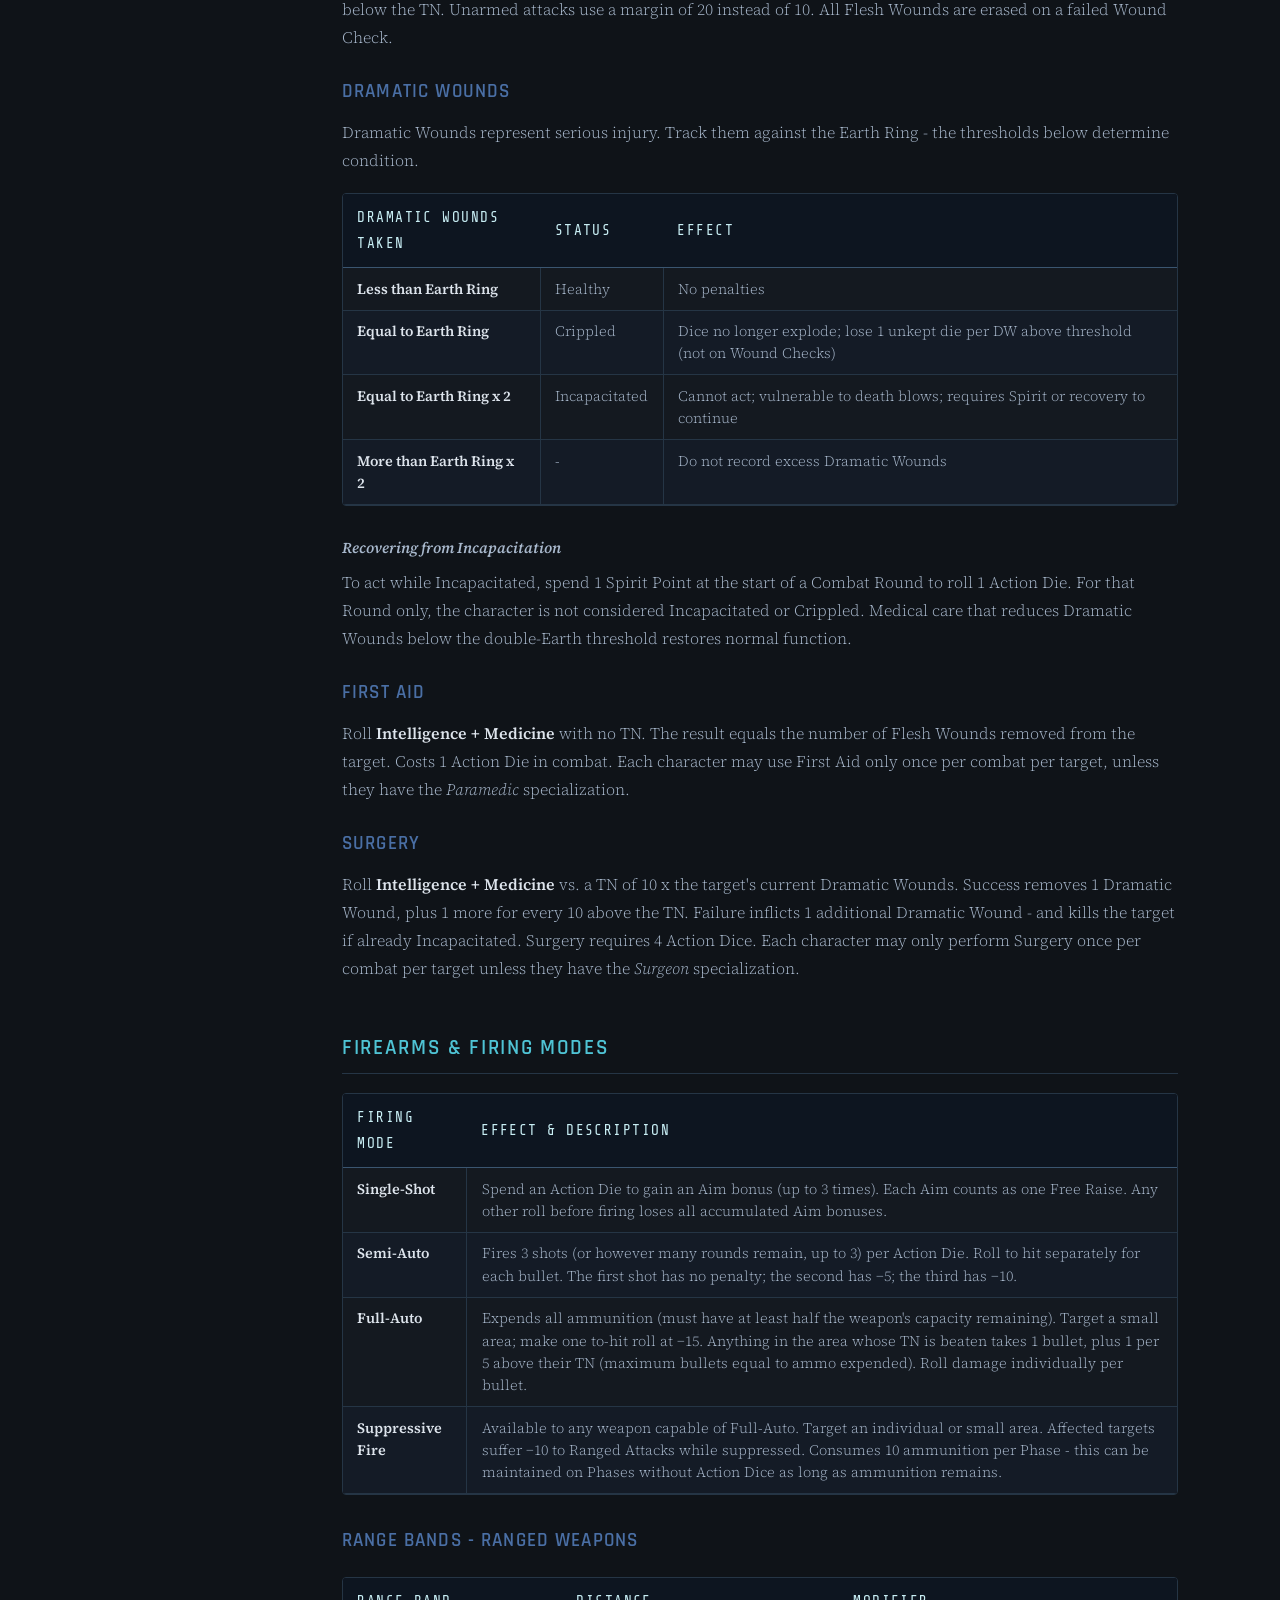
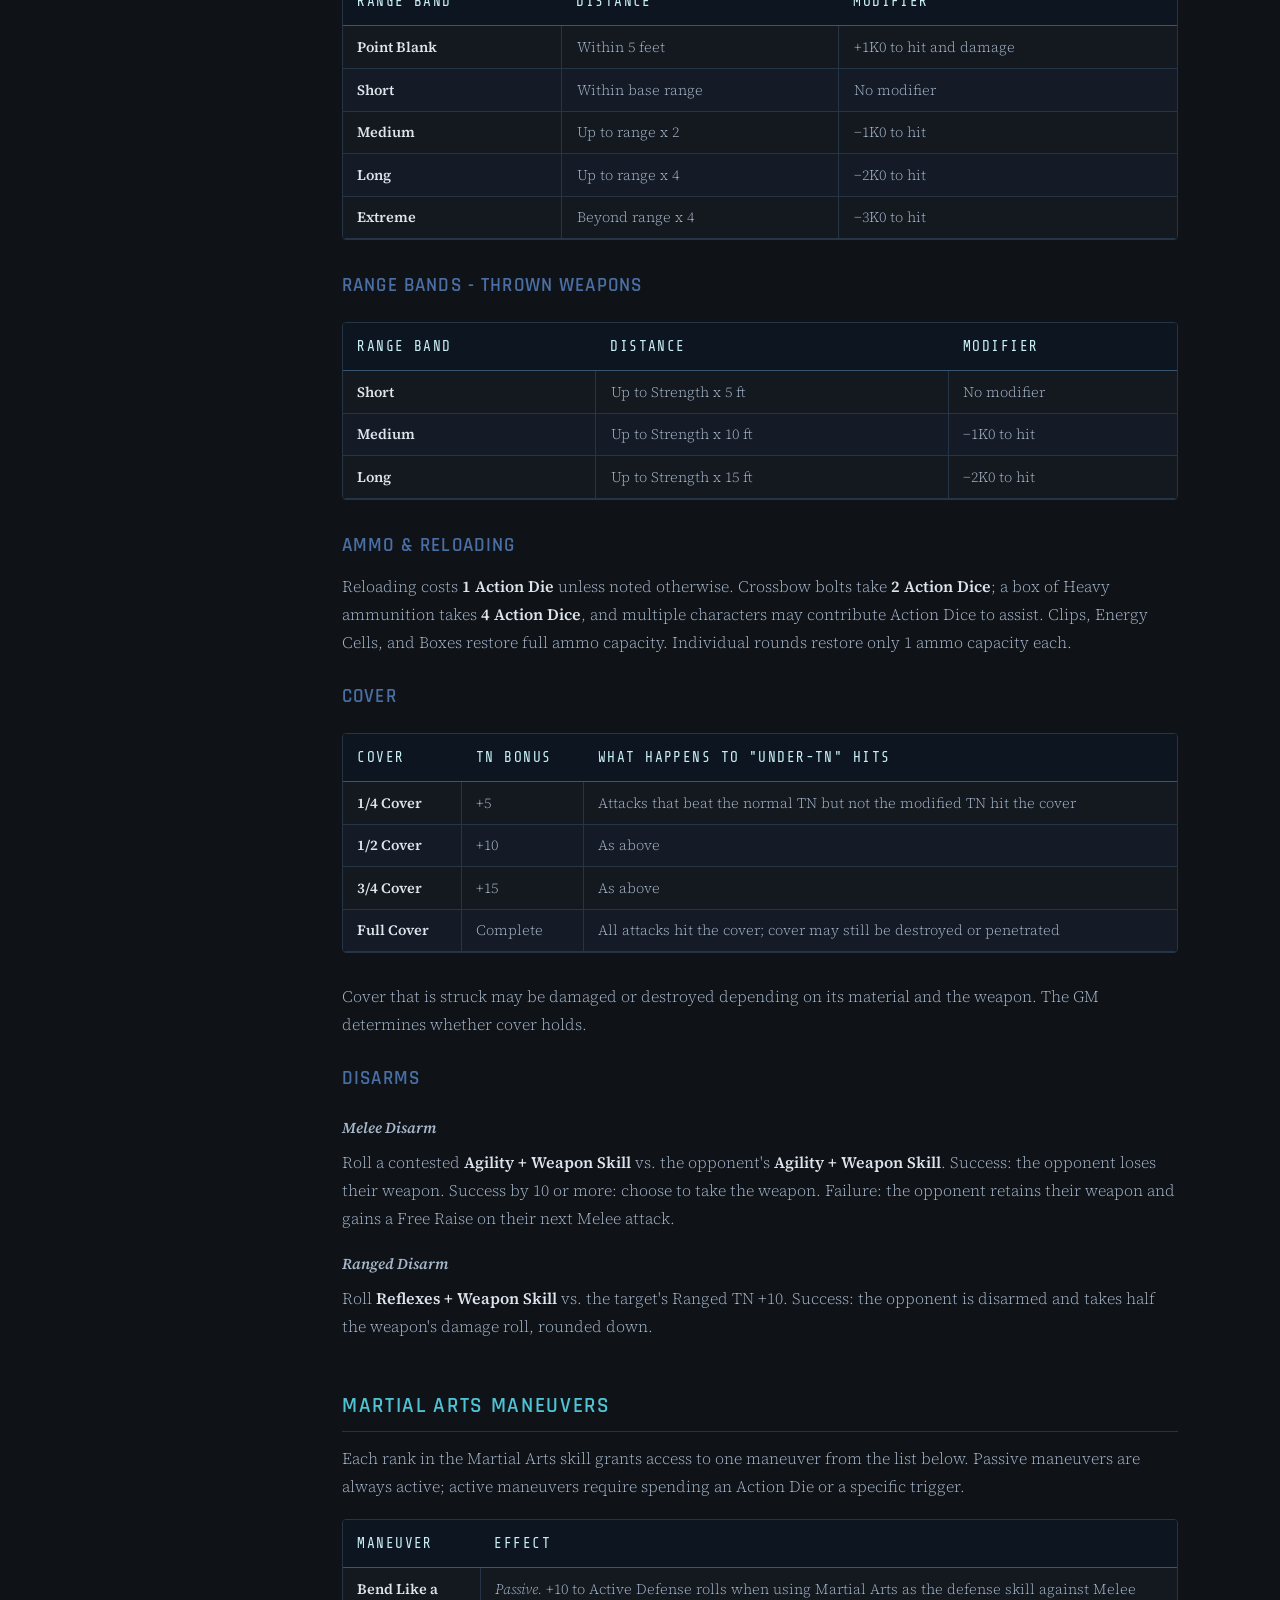
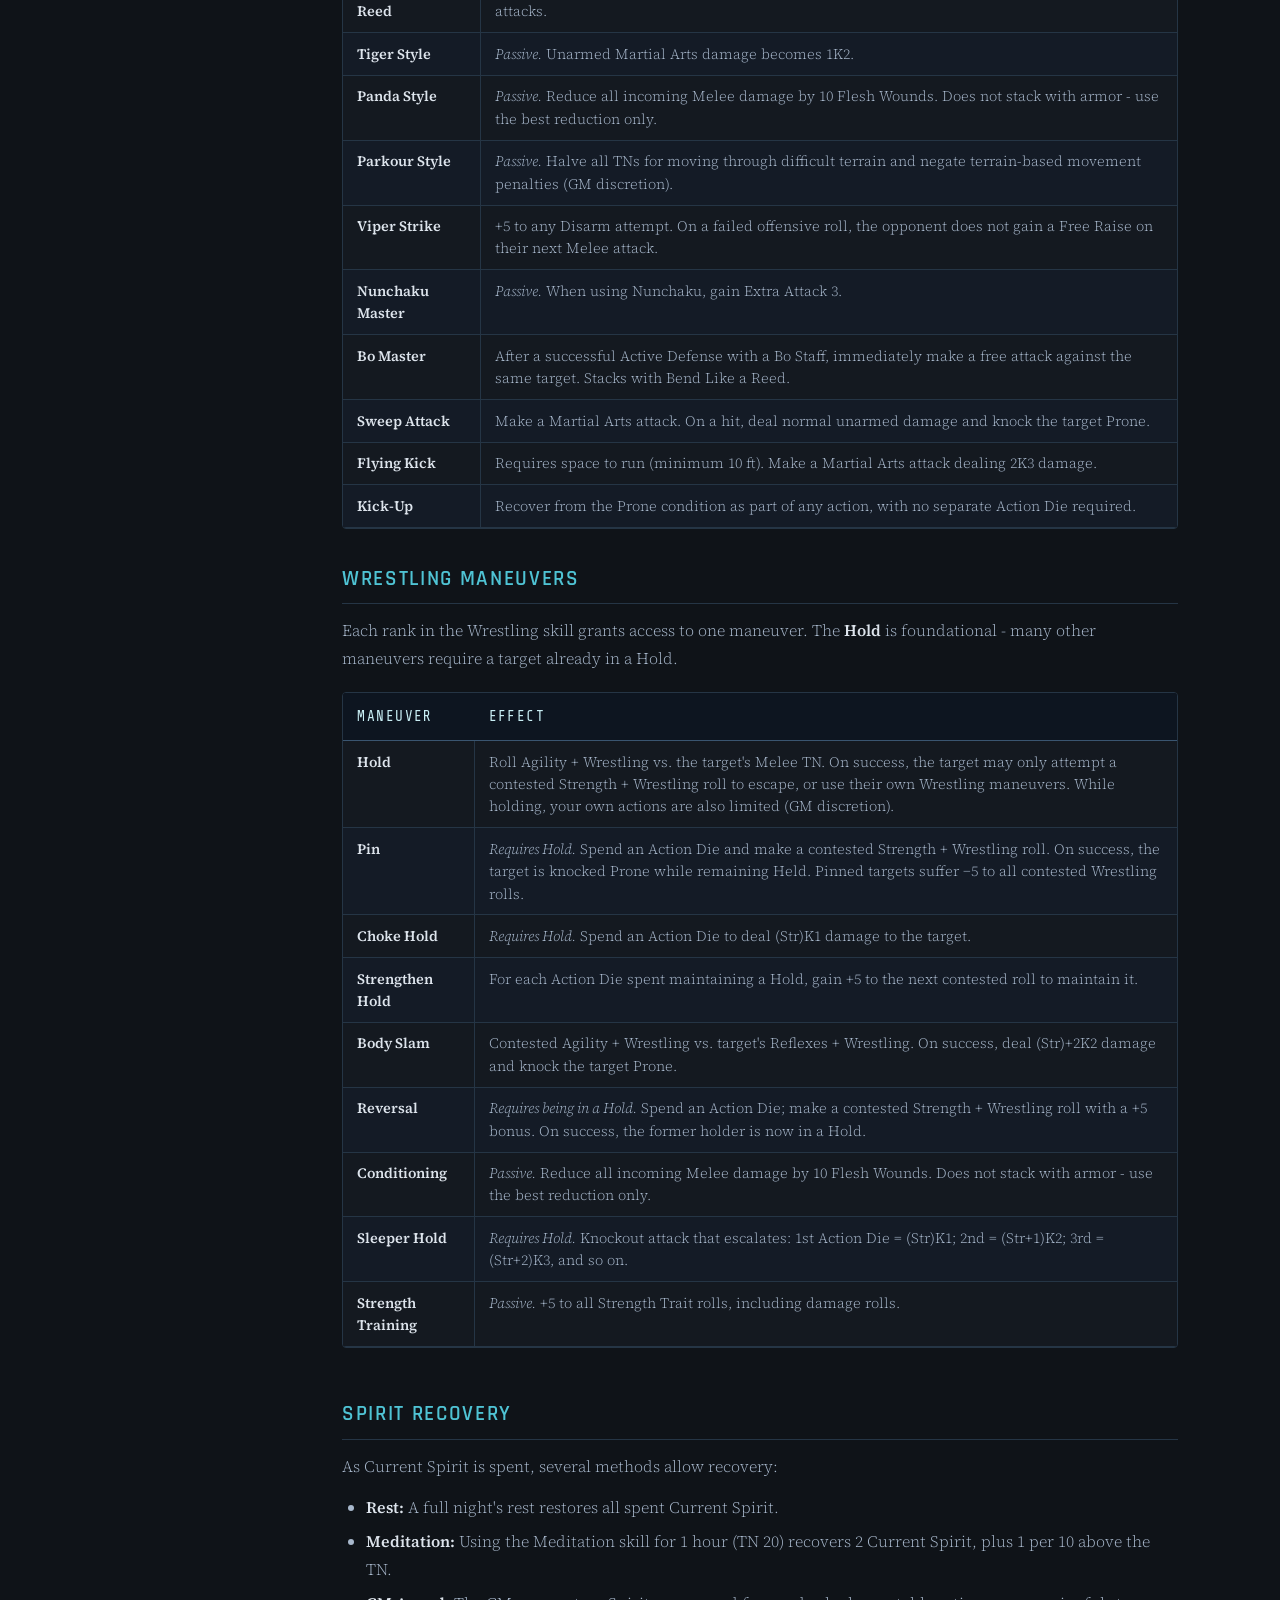
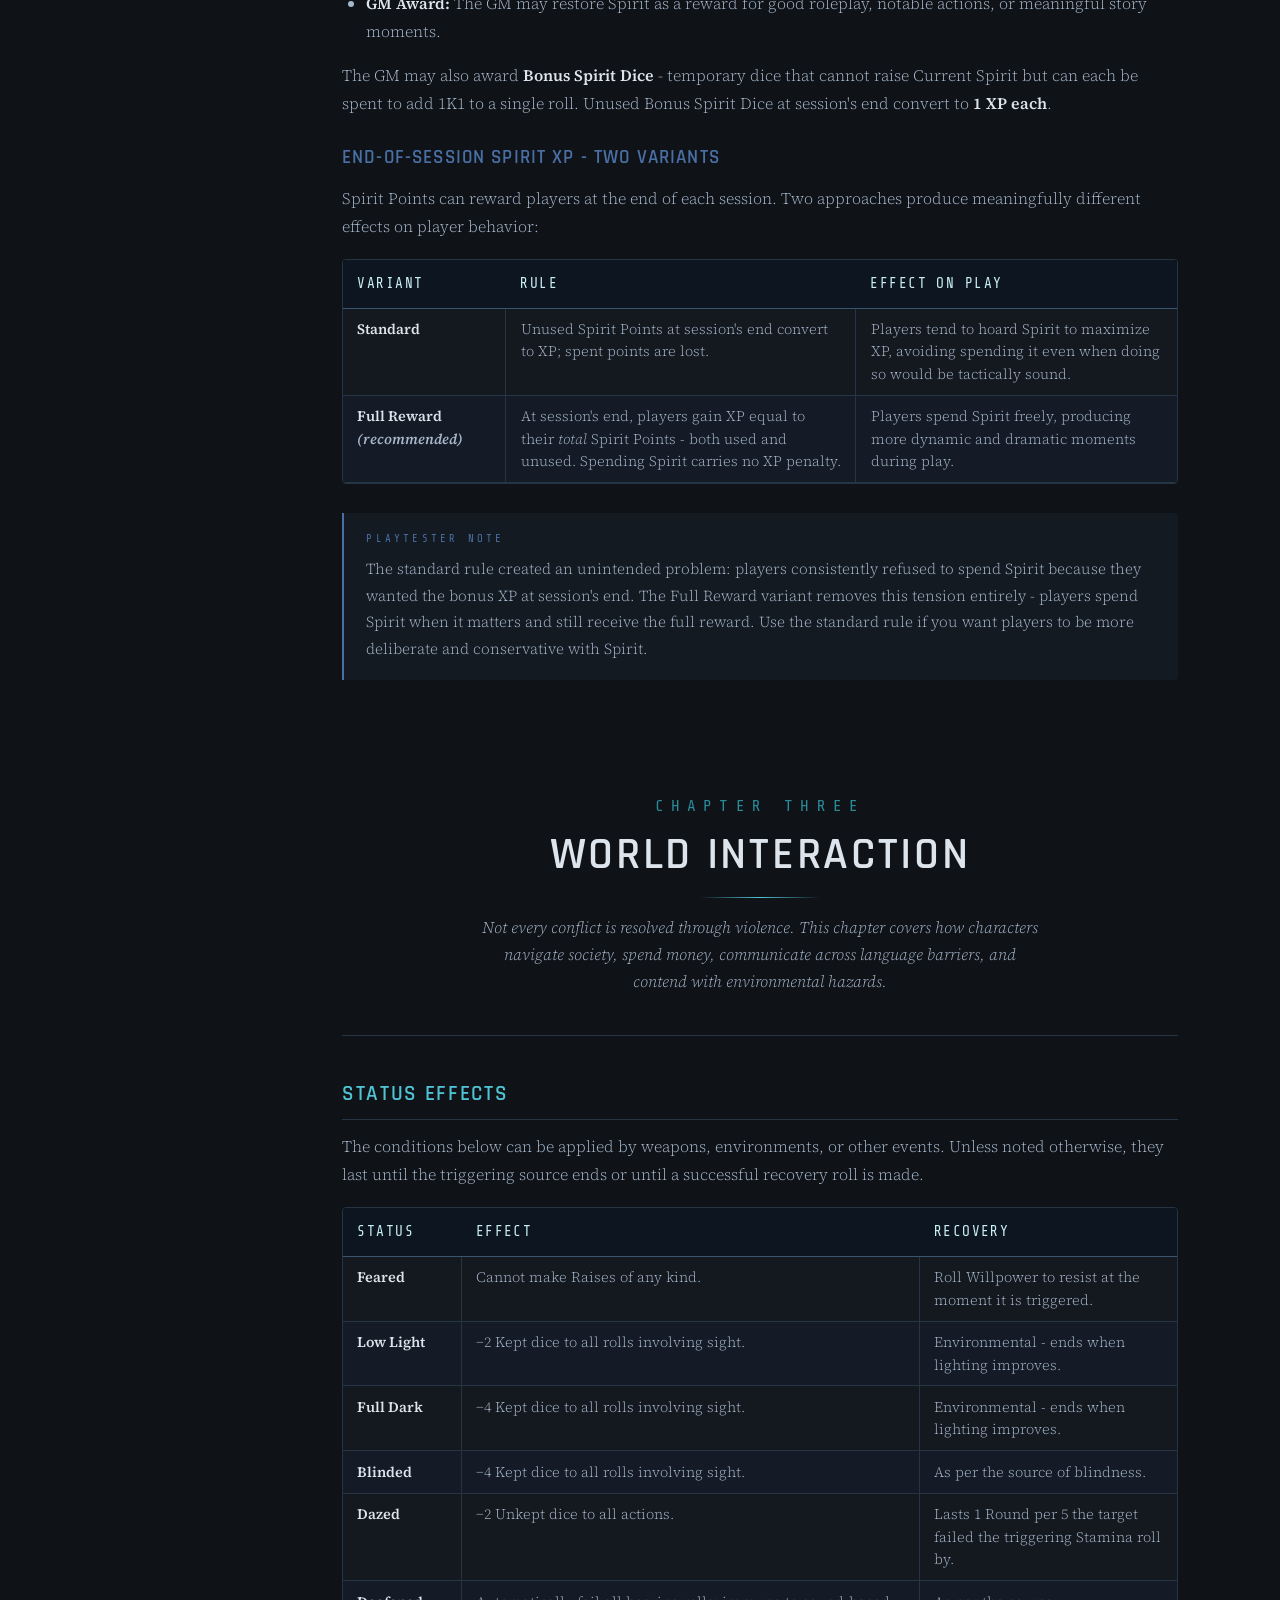
==== commit 5500e4ac: "Adding the Character sheet, and lots of housekeeping" ====
--- a/index.html
+++ b/index.html
@@ -18,7 +18,7 @@
 
     <div class="nav-chapter" id="nav-cover">
       <a href="#cover" class="nav-chapter-link">
-        <span class="nav-chapter-num">◈</span>
+        <span class="nav-chapter-num">◆︎</span>
         Cover
       </a>
     </div>
@@ -123,6 +123,16 @@
       </div>
     </div>
 
+
+    <div class="nav-divider"></div>
+
+    <div class="nav-divider"></div>
+    <div class="nav-chapter" id="nav-sheet">
+      <a class="nav-chapter-link" href="#char-sheet">
+        <span class="nav-chapter-num">B</span>
+        Character Sheet
+      </a>
+    </div>
   </div>
 </nav>
 
@@ -164,33 +174,37 @@
   <div class="cover-subtitle">Core Rulebook</div>
   <div class="cover-ornament">// ◈ //</div>
   <p class="cover-tagline"><em>"The body moves by instinct. The mind moves by will. But Spirit is what determines whether you endure."</em></p>
-  <div class="cover-edition">First Edition &nbsp;·&nbsp; A Complete Roleplaying System</div>
+  <div class="cover-edition">First Edition &nbsp;-&nbsp; A Complete Roleplaying System</div>
 </div>
 
 <!-- TABLE OF CONTENTS -->
 <div class="page-wrap">
-
   <div class="toc-section" id="toc">
     <div class="toc-title">Contents</div>
     <div class="toc-grid">
       <a href="#chapter-1" class="toc-item"><span class="toc-item-num">I</span><span class="toc-item-name">Core Gameplay</span></a>
-      <a href="#character-creation" class="toc-item"><span class="toc-item-num">-</span><span class="toc-item-name">Character Creation</span></a>
-      <a href="#rings-traits" class="toc-item"><span class="toc-item-num">-</span><span class="toc-item-name">Rings &amp; Traits</span></a>
-      <a href="#skill-checks" class="toc-item"><span class="toc-item-num">-</span><span class="toc-item-name">Skill Checks &amp; Raises</span></a>
+      <a href="#character-creation" class="toc-item"><span class="toc-item-num">—</span><span class="toc-item-name">Character Creation</span></a>
+      <a href="#rings-traits" class="toc-item"><span class="toc-item-num">—</span><span class="toc-item-name">Rings &amp; Traits</span></a>
+      <a href="#skill-checks" class="toc-item"><span class="toc-item-num">—</span><span class="toc-item-name">Skill Checks &amp; Raises</span></a>
       <a href="#chapter-2" class="toc-item"><span class="toc-item-num">II</span><span class="toc-item-name">Action &amp; Combat</span></a>
-      <a href="#initiative" class="toc-item"><span class="toc-item-num">-</span><span class="toc-item-name">Initiative &amp; Actions</span></a>
-      <a href="#damage" class="toc-item"><span class="toc-item-num">-</span><span class="toc-item-name">Damage &amp; Wounds</span></a>
-      <a href="#firearms" class="toc-item"><span class="toc-item-num">-</span><span class="toc-item-name">Firearms &amp; Cover</span></a>
+      <a href="#initiative" class="toc-item"><span class="toc-item-num">—</span><span class="toc-item-name">Initiative &amp; Rounds</span></a>
+      <a href="#defense" class="toc-item"><span class="toc-item-num">—</span><span class="toc-item-name">Defense</span></a>
+      <a href="#attacking" class="toc-item"><span class="toc-item-num">—</span><span class="toc-item-name">Attacking</span></a>
+      <a href="#damage" class="toc-item"><span class="toc-item-num">—</span><span class="toc-item-name">Damage &amp; Wounds</span></a>
+      <a href="#firearms" class="toc-item"><span class="toc-item-num">—</span><span class="toc-item-name">Firearms &amp; Cover</span></a>
+      <a href="#martial-arts" class="toc-item"><span class="toc-item-num">—</span><span class="toc-item-name">Martial Arts &amp; Wrestling</span></a>
+      <a href="#spirit-recovery" class="toc-item"><span class="toc-item-num">—</span><span class="toc-item-name">Spirit Recovery</span></a>
       <a href="#chapter-3" class="toc-item"><span class="toc-item-num">III</span><span class="toc-item-name">World Interaction</span></a>
-      <a href="#wealth" class="toc-item"><span class="toc-item-num">-</span><span class="toc-item-name">Wealth &amp; Gear</span></a>
-      <a href="#status-effects" class="toc-item"><span class="toc-item-num">-</span><span class="toc-item-name">Status Effects</span></a>
-      <a href="#languages" class="toc-item"><span class="toc-item-num">-</span><span class="toc-item-name">Languages</span></a>
+      <a href="#status-effects" class="toc-item"><span class="toc-item-num">—</span><span class="toc-item-name">Status Effects</span></a>
+      <a href="#wealth" class="toc-item"><span class="toc-item-num">—</span><span class="toc-item-name">Wealth</span></a>
+      <a href="#languages" class="toc-item"><span class="toc-item-num">—</span><span class="toc-item-name">Language Fluency</span></a>
+      <a href="#social" class="toc-item"><span class="toc-item-num">—</span><span class="toc-item-name">Social Interaction</span></a>
       <a href="#chapter-4" class="toc-item"><span class="toc-item-num">IV</span><span class="toc-item-name">Advancement</span></a>
-      <a href="#advantages" class="toc-item"><span class="toc-item-num">-</span><span class="toc-item-name">Advantages</span></a>
-      <a href="#skills-list" class="toc-item"><span class="toc-item-num">-</span><span class="toc-item-name">Skills &amp; Specializations</span></a>
+      <a href="#advantages" class="toc-item"><span class="toc-item-num">—</span><span class="toc-item-name">Advantages</span></a>
+      <a href="#skills-list" class="toc-item"><span class="toc-item-num">—</span><span class="toc-item-name">Skills &amp; Specializations</span></a>
       <a href="#chapter-5" class="toc-item"><span class="toc-item-num">V</span><span class="toc-item-name">GM Toolkit</span></a>
-      <a href="#equipment" class="toc-item"><span class="toc-item-num">-</span><span class="toc-item-name">Weapons &amp; Armor</span></a>
-      <a href="#martial-arts" class="toc-item"><span class="toc-item-num">-</span><span class="toc-item-name">Martial Arts &amp; Wrestling</span></a>
+      <a href="#equipment" class="toc-item"><span class="toc-item-num">A</span><span class="toc-item-name">Weapons &amp; Armor</span></a>
+      <a href="#char-sheet" class="toc-item"><span class="toc-item-num">B</span><span class="toc-item-name">Character Sheet</span></a>
     </div>
   </div>
 
@@ -1294,12 +1308,311 @@
     </div>
   </div>
 
+  <!-- CHARACTER SHEET -->
+  <div id="char-sheet" class="chapter-break">
+    <div class="chapter-number">Appendix B</div>
+    <h1 class="chapter-title">Character Sheet</h1>
+    <div class="chapter-rule"></div>
+    <p class="chapter-intro">A fillable character sheet for Five Rings. All fields are editable directly in the browser. Use File &rarr; Print or your browser&rsquo;s PDF export with &ldquo;Print backgrounds&rdquo; enabled to save a completed copy.</p>
+  </div>
+
+  <div class="section cs-section">
+    <div class="cs-sheet">
+
+      <!-- ── ROW 1: FIRE / WATER / PLAYER INFO ──────────────────── -->
+      <div class="cs-top-grid">
+
+        <div class="cs-attr-block" data-ring="fire">
+          <div class="cs-block-header">
+            <span>Fire Attributes</span>
+            <span class="cs-ring-badge">Ring <span class="cs-ring-display" id="ring-fire">—</span></span>
+          </div>
+          <div class="cs-trait-row">
+            <label class="cs-trait-label">Agility</label>
+            <div class="cs-dots" data-trait="agility" data-ring="fire"><span class="cs-dot"></span><span class="cs-dot"></span><span class="cs-dot"></span><span class="cs-dot"></span><span class="cs-dot"></span></div>
+            <input class="cs-trait-num" type="text" maxlength="1" id="trait-agility">
+          </div>
+          <div class="cs-trait-row">
+            <label class="cs-trait-label">Intelligence</label>
+            <div class="cs-dots" data-trait="intelligence" data-ring="fire"><span class="cs-dot"></span><span class="cs-dot"></span><span class="cs-dot"></span><span class="cs-dot"></span><span class="cs-dot"></span></div>
+            <input class="cs-trait-num" type="text" maxlength="1" id="trait-intelligence">
+          </div>
+        </div>
+
+        <div class="cs-attr-block" data-ring="water">
+          <div class="cs-block-header">
+            <span>Water Attributes</span>
+            <span class="cs-ring-badge">Ring <span class="cs-ring-display" id="ring-water">—</span></span>
+          </div>
+          <div class="cs-trait-row">
+            <label class="cs-trait-label">Strength</label>
+            <div class="cs-dots" data-trait="strength" data-ring="water"><span class="cs-dot"></span><span class="cs-dot"></span><span class="cs-dot"></span><span class="cs-dot"></span><span class="cs-dot"></span></div>
+            <input class="cs-trait-num" type="text" maxlength="1" id="trait-strength">
+          </div>
+          <div class="cs-trait-row">
+            <label class="cs-trait-label">Perception</label>
+            <div class="cs-dots" data-trait="perception" data-ring="water"><span class="cs-dot"></span><span class="cs-dot"></span><span class="cs-dot"></span><span class="cs-dot"></span><span class="cs-dot"></span></div>
+            <input class="cs-trait-num" type="text" maxlength="1" id="trait-perception">
+          </div>
+        </div>
+
+        <div class="cs-info-block">
+          <div class="cs-info-field"><label>Player Name</label><input type="text" class="cs-line-input"></div>
+          <div class="cs-info-field"><label>Character Name</label><input type="text" class="cs-line-input"></div>
+          <div class="cs-info-grid-3">
+            <div class="cs-info-field"><label>Age</label><input type="text" class="cs-line-input"></div>
+            <div class="cs-info-field"><label>Gender</label><input type="text" class="cs-line-input"></div>
+            <div class="cs-info-field"><label>Height</label><input type="text" class="cs-line-input"></div>
+            <div class="cs-info-field"><label>Weight</label><input type="text" class="cs-line-input"></div>
+          </div>
+        </div>
+
+      </div>
+
+      <!-- ── ROW 2: AIR / EARTH / WOUNDS ───────────────────────── -->
+      <div class="cs-two-attr-grid">
+
+        <div class="cs-attr-block" data-ring="air">
+          <div class="cs-block-header">
+            <span>Air Attributes</span>
+            <span class="cs-ring-badge">Ring <span class="cs-ring-display" id="ring-air">—</span></span>
+          </div>
+          <div class="cs-trait-row">
+            <label class="cs-trait-label">Reflexes</label>
+            <div class="cs-dots" data-trait="reflexes" data-ring="air"><span class="cs-dot"></span><span class="cs-dot"></span><span class="cs-dot"></span><span class="cs-dot"></span><span class="cs-dot"></span></div>
+            <input class="cs-trait-num" type="text" maxlength="1" id="trait-reflexes">
+          </div>
+          <div class="cs-trait-row">
+            <label class="cs-trait-label">Awareness</label>
+            <div class="cs-dots" data-trait="awareness" data-ring="air"><span class="cs-dot"></span><span class="cs-dot"></span><span class="cs-dot"></span><span class="cs-dot"></span><span class="cs-dot"></span></div>
+            <input class="cs-trait-num" type="text" maxlength="1" id="trait-awareness">
+          </div>
+        </div>
+
+        <div class="cs-attr-block" data-ring="earth">
+          <div class="cs-block-header">
+            <span>Earth Attributes</span>
+            <span class="cs-ring-badge">Ring <span class="cs-ring-display" id="ring-earth">—</span></span>
+          </div>
+          <div class="cs-trait-row">
+            <label class="cs-trait-label">Stamina</label>
+            <div class="cs-dots" data-trait="stamina" data-ring="earth"><span class="cs-dot"></span><span class="cs-dot"></span><span class="cs-dot"></span><span class="cs-dot"></span><span class="cs-dot"></span></div>
+            <input class="cs-trait-num" type="text" maxlength="1" id="trait-stamina">
+          </div>
+          <div class="cs-trait-row">
+            <label class="cs-trait-label">Willpower</label>
+            <div class="cs-dots" data-trait="willpower" data-ring="earth"><span class="cs-dot"></span><span class="cs-dot"></span><span class="cs-dot"></span><span class="cs-dot"></span><span class="cs-dot"></span></div>
+            <input class="cs-trait-num" type="text" maxlength="1" id="trait-willpower">
+          </div>
+        </div>
+
+        <!-- Wound panel -->
+        <div class="cs-wound-panel">
+          <div class="cs-wound-section">
+            <div class="cs-wound-label">Flesh Wounds Taken</div>
+            <input class="cs-fw-input" id="fw-input" type="text" inputmode="numeric" pattern="[0-9]*" maxlength="3" placeholder="0" aria-label="Flesh wounds taken">
+            <div class="cs-wound-status-row">
+              <span class="cs-status-chip cs-status-healthy" id="status-healthy">Healthy</span>
+              <span class="cs-status-chip cs-status-crippled" id="status-crippled">Crippled</span>
+              <span class="cs-status-chip cs-status-incap" id="status-incap">Incapacitated</span>
+            </div>
+          </div>
+          <div class="cs-wound-section">
+            <div class="cs-wound-label">Dramatic Wounds <span class="cs-dw-threshold-note" id="dw-threshold-note"></span></div>
+            <div class="cs-wound-boxes" id="dw-boxes">
+              <!-- Dots generated dynamically by JS based on Earth Ring -->
+            </div>
+          </div>
+        </div>
+
+      </div>
+
+      <!-- ── ROW 3: SPIRIT / ACTION DICE / WEALTH ──────────────── -->
+      <div class="cs-spirit-action-row">
+
+        <div class="cs-attr-block">
+          <div class="cs-block-header">
+            <span>Spirit Attribute</span>
+            <span class="cs-ring-badge">Ring <span class="cs-ring-display" id="ring-spirit">—</span></span>
+          </div>
+          <div class="cs-trait-row">
+            <label class="cs-trait-label">Maximum</label>
+            <div class="cs-dots" data-trait="spirit-max" data-ring="spirit"><span class="cs-dot"></span><span class="cs-dot"></span><span class="cs-dot"></span><span class="cs-dot"></span><span class="cs-dot"></span></div>
+            <input class="cs-trait-num" type="text" maxlength="1" id="trait-spirit-max">
+          </div>
+          <div class="cs-trait-row">
+            <label class="cs-trait-label">Current</label>
+            <div class="cs-dots" data-trait="spirit-cur" data-ring="spirit"><span class="cs-dot"></span><span class="cs-dot"></span><span class="cs-dot"></span><span class="cs-dot"></span><span class="cs-dot"></span></div>
+            <input class="cs-trait-num" type="text" maxlength="1" id="trait-spirit-cur">
+          </div>
+        </div>
+
+        <div class="cs-derived-block cs-action-block">
+          <div class="cs-block-header"><span>Action Dice</span></div>
+          <div class="cs-action-inner">
+            <div class="cs-action-variants">
+              <label class="cs-variant-label">
+                <input type="radio" name="action-variant" value="standard" id="av-standard"> Standard
+              </label>
+              <label class="cs-variant-label">
+                <input type="radio" name="action-variant" value="plus1" id="av-plus1" checked> +1 <em>(rec.)</em>
+              </label>
+            </div>
+            <div class="cs-action-formula" id="action-formula">— ÷ 5</div>
+            <div class="cs-action-result-row">
+              <span class="cs-mini-label">Per Round</span>
+              <span class="cs-action-result" id="action-result">—</span>
+            </div>
+          </div>
+        </div>
+
+        <div class="cs-derived-block cs-wealth-block">
+          <div class="cs-block-header"><span>Wealth</span></div>
+          <div class="cs-derived-inner cs-wealth-inner">
+            <div><label class="cs-mini-label">Minimum</label><input class="cs-box-input" type="text" maxlength="2"></div>
+            <div><label class="cs-mini-label">Current</label><input class="cs-box-input" type="text" maxlength="2"></div>
+            <div><label class="cs-mini-label">Expendable</label><input class="cs-box-input" type="text" maxlength="3"></div>
+          </div>
+        </div>
+
+      </div>
+
+      <!-- ── ROW 4: COMBAT STATS (full width) ──────────────────── -->
+      <div class="cs-derived-block cs-passive-block cs-combat-full">
+        <div class="cs-block-header"><span>Combat Stats</span></div>
+        <div class="cs-combat-grid">
+          <div class="cs-combat-col">
+            <div class="cs-combat-label">Melee</div>
+            <div class="cs-combat-row">
+              <span class="cs-mini-label">Passive TN</span>
+              <span class="cs-auto-val" id="passive-melee">—</span>
+              <span class="cs-variant-hint" id="passive-melee-formula"></span>
+            </div>
+            <div class="cs-combat-row">
+              <span class="cs-mini-label">Wound Check</span>
+              <span class="cs-auto-val" id="wound-check-val">—</span>
+              <span class="cs-variant-hint">Stamina K Stamina</span>
+            </div>
+            <div class="cs-combat-row">
+              <span class="cs-mini-label">Dmg Reduction</span>
+              <input class="cs-box-input" type="text" maxlength="6" aria-label="Melee damage reduction">
+            </div>
+          </div>
+          <div class="cs-combat-divider"></div>
+          <div class="cs-combat-col">
+            <div class="cs-combat-label">Ranged</div>
+            <div class="cs-combat-row">
+              <span class="cs-mini-label">Passive TN</span>
+              <span class="cs-auto-val" id="passive-ranged">—</span>
+              <span class="cs-variant-hint" id="passive-ranged-formula"></span>
+            </div>
+            <div class="cs-combat-row">
+              <span class="cs-mini-label">Wound Check</span>
+              <span class="cs-auto-val" id="wound-check-val-r">—</span>
+              <span class="cs-variant-hint">Stamina K Stamina</span>
+            </div>
+            <div class="cs-combat-row">
+              <span class="cs-mini-label">Dmg Reduction</span>
+              <input class="cs-box-input" type="text" maxlength="6" aria-label="Ranged damage reduction">
+            </div>
+          </div>
+          <div class="cs-combat-divider"></div>
+          <div class="cs-combat-col cs-combat-col-tn">
+            <div class="cs-combat-label">Passive TN Variant</div>
+            <label class="cs-variant-label"><input type="radio" name="tn-variant" value="standard" id="tn-standard"> Standard (Ring×5)</label>
+            <label class="cs-variant-label"><input type="radio" name="tn-variant" value="plus5" id="tn-plus5" checked> +5 Variant <em>(rec.)</em></label>
+          </div>
+        </div>
+      </div>
+
+      <!-- ── WEAPONS ─────────────────────────────────────────────── -->
+      <div class="cs-full-block">
+        <div class="cs-block-header"><span>Weapons</span></div>
+        <div class="table-wrap" style="margin:0"><table class="cs-table"><thead><tr><th>Weapon</th><th>Skill</th><th>Damage</th><th>Ammo Type</th><th>Capacity</th><th>Range</th><th>Special</th><th class="cs-row-delete-cell"></th></tr></thead><tbody id="cs-weapons-body">
+          <tr><td><div class="cs-table-input" contenteditable="true" role="textbox"></div></td><td><div class="cs-table-input" contenteditable="true" role="textbox"></div></td><td><div class="cs-table-input" contenteditable="true" role="textbox"></div></td><td><div class="cs-table-input" contenteditable="true" role="textbox"></div></td><td><div class="cs-table-input" contenteditable="true" role="textbox"></div></td><td><div class="cs-table-input" contenteditable="true" role="textbox"></div></td><td><div class="cs-table-input" contenteditable="true" role="textbox"></div></td><td class="cs-row-delete-cell"><button class="cs-row-del" onclick="csDelRow(this)" title="Delete row">×</button></td></tr>
+          <tr><td><div class="cs-table-input" contenteditable="true" role="textbox"></div></td><td><div class="cs-table-input" contenteditable="true" role="textbox"></div></td><td><div class="cs-table-input" contenteditable="true" role="textbox"></div></td><td><div class="cs-table-input" contenteditable="true" role="textbox"></div></td><td><div class="cs-table-input" contenteditable="true" role="textbox"></div></td><td><div class="cs-table-input" contenteditable="true" role="textbox"></div></td><td><div class="cs-table-input" contenteditable="true" role="textbox"></div></td><td class="cs-row-delete-cell"><button class="cs-row-del" onclick="csDelRow(this)" title="Delete row">×</button></td></tr>
+          <tr><td><div class="cs-table-input" contenteditable="true" role="textbox"></div></td><td><div class="cs-table-input" contenteditable="true" role="textbox"></div></td><td><div class="cs-table-input" contenteditable="true" role="textbox"></div></td><td><div class="cs-table-input" contenteditable="true" role="textbox"></div></td><td><div class="cs-table-input" contenteditable="true" role="textbox"></div></td><td><div class="cs-table-input" contenteditable="true" role="textbox"></div></td><td><div class="cs-table-input" contenteditable="true" role="textbox"></div></td><td class="cs-row-delete-cell"><button class="cs-row-del" onclick="csDelRow(this)" title="Delete row">×</button></td></tr>
+          <tr><td><div class="cs-table-input" contenteditable="true" role="textbox"></div></td><td><div class="cs-table-input" contenteditable="true" role="textbox"></div></td><td><div class="cs-table-input" contenteditable="true" role="textbox"></div></td><td><div class="cs-table-input" contenteditable="true" role="textbox"></div></td><td><div class="cs-table-input" contenteditable="true" role="textbox"></div></td><td><div class="cs-table-input" contenteditable="true" role="textbox"></div></td><td><div class="cs-table-input" contenteditable="true" role="textbox"></div></td><td class="cs-row-delete-cell"><button class="cs-row-del" onclick="csDelRow(this)" title="Delete row">×</button></td></tr>
+        </tbody></table></div>
+        <button class="cs-add-row-btn" data-target="cs-weapons-body" onclick="csAddRow(this)">+ Add Row</button>
+      </div>
+
+      <!-- ── ADVANTAGES ──────────────────────────────────────────── -->
+      <div class="cs-full-block">
+        <div class="cs-block-header"><span>Advantages</span></div>
+        <div class="table-wrap" style="margin:0"><table class="cs-table"><thead><tr><th>Name</th><th>Effect</th><th class="cs-row-delete-cell"></th></tr></thead><tbody id="cs-advantages-body">
+          <tr><td><div class="cs-table-input" contenteditable="true" role="textbox"></div></td><td><div class="cs-table-input" contenteditable="true" role="textbox"></div></td><td class="cs-row-delete-cell"><button class="cs-row-del" onclick="csDelRow(this)" title="Delete row">×</button></td></tr>
+          <tr><td><div class="cs-table-input" contenteditable="true" role="textbox"></div></td><td><div class="cs-table-input" contenteditable="true" role="textbox"></div></td><td class="cs-row-delete-cell"><button class="cs-row-del" onclick="csDelRow(this)" title="Delete row">×</button></td></tr>
+          <tr><td><div class="cs-table-input" contenteditable="true" role="textbox"></div></td><td><div class="cs-table-input" contenteditable="true" role="textbox"></div></td><td class="cs-row-delete-cell"><button class="cs-row-del" onclick="csDelRow(this)" title="Delete row">×</button></td></tr>
+          <tr><td><div class="cs-table-input" contenteditable="true" role="textbox"></div></td><td><div class="cs-table-input" contenteditable="true" role="textbox"></div></td><td class="cs-row-delete-cell"><button class="cs-row-del" onclick="csDelRow(this)" title="Delete row">×</button></td></tr>
+          <tr><td><div class="cs-table-input" contenteditable="true" role="textbox"></div></td><td><div class="cs-table-input" contenteditable="true" role="textbox"></div></td><td class="cs-row-delete-cell"><button class="cs-row-del" onclick="csDelRow(this)" title="Delete row">×</button></td></tr>
+        </tbody></table></div>
+        <button class="cs-add-row-btn" data-target="cs-advantages-body" onclick="csAddRow(this)">+ Add Row</button>
+      </div>
+
+      <!-- ── ARMOR ──────────────────────────────────────────────── -->
+      <div class="cs-full-block">
+        <div class="cs-block-header"><span>Armor</span></div>
+        <div class="table-wrap" style="margin:0"><table class="cs-table"><thead><tr><th>Armor</th><th>Location</th><th>vs. Melee</th><th>vs. Ranged</th><th>Special</th><th class="cs-row-delete-cell"></th></tr></thead><tbody id="cs-armor-body">
+          <tr><td><div class="cs-table-input" contenteditable="true" role="textbox"></div></td><td><div class="cs-table-input" contenteditable="true" role="textbox"></div></td><td><div class="cs-table-input" contenteditable="true" role="textbox"></div></td><td><div class="cs-table-input" contenteditable="true" role="textbox"></div></td><td><div class="cs-table-input" contenteditable="true" role="textbox"></div></td><td class="cs-row-delete-cell"><button class="cs-row-del" onclick="csDelRow(this)" title="Delete row">×</button></td></tr>
+          <tr><td><div class="cs-table-input" contenteditable="true" role="textbox"></div></td><td><div class="cs-table-input" contenteditable="true" role="textbox"></div></td><td><div class="cs-table-input" contenteditable="true" role="textbox"></div></td><td><div class="cs-table-input" contenteditable="true" role="textbox"></div></td><td><div class="cs-table-input" contenteditable="true" role="textbox"></div></td><td class="cs-row-delete-cell"><button class="cs-row-del" onclick="csDelRow(this)" title="Delete row">×</button></td></tr>
+          <tr><td><div class="cs-table-input" contenteditable="true" role="textbox"></div></td><td><div class="cs-table-input" contenteditable="true" role="textbox"></div></td><td><div class="cs-table-input" contenteditable="true" role="textbox"></div></td><td><div class="cs-table-input" contenteditable="true" role="textbox"></div></td><td><div class="cs-table-input" contenteditable="true" role="textbox"></div></td><td class="cs-row-delete-cell"><button class="cs-row-del" onclick="csDelRow(this)" title="Delete row">×</button></td></tr>
+          <tr><td><div class="cs-table-input" contenteditable="true" role="textbox"></div></td><td><div class="cs-table-input" contenteditable="true" role="textbox"></div></td><td><div class="cs-table-input" contenteditable="true" role="textbox"></div></td><td><div class="cs-table-input" contenteditable="true" role="textbox"></div></td><td><div class="cs-table-input" contenteditable="true" role="textbox"></div></td><td class="cs-row-delete-cell"><button class="cs-row-del" onclick="csDelRow(this)" title="Delete row">×</button></td></tr>
+        </tbody></table></div>
+        <button class="cs-add-row-btn" data-target="cs-armor-body" onclick="csAddRow(this)">+ Add Row</button>
+      </div>
+
+      <!-- ── EQUIPMENT ───────────────────────────────────────────── -->
+      <div class="cs-full-block">
+        <div class="cs-block-header"><span>Equipment</span></div>
+        <div class="table-wrap" style="margin:0"><table class="cs-table"><thead><tr><th>Item</th><th>Game Effect / Description</th><th class="cs-row-delete-cell"></th></tr></thead><tbody id="cs-equipment-body">
+          <tr><td><div class="cs-table-input" contenteditable="true" role="textbox"></div></td><td><div class="cs-table-input" contenteditable="true" role="textbox"></div></td><td class="cs-row-delete-cell"><button class="cs-row-del" onclick="csDelRow(this)" title="Delete row">×</button></td></tr>
+          <tr><td><div class="cs-table-input" contenteditable="true" role="textbox"></div></td><td><div class="cs-table-input" contenteditable="true" role="textbox"></div></td><td class="cs-row-delete-cell"><button class="cs-row-del" onclick="csDelRow(this)" title="Delete row">×</button></td></tr>
+          <tr><td><div class="cs-table-input" contenteditable="true" role="textbox"></div></td><td><div class="cs-table-input" contenteditable="true" role="textbox"></div></td><td class="cs-row-delete-cell"><button class="cs-row-del" onclick="csDelRow(this)" title="Delete row">×</button></td></tr>
+          <tr><td><div class="cs-table-input" contenteditable="true" role="textbox"></div></td><td><div class="cs-table-input" contenteditable="true" role="textbox"></div></td><td class="cs-row-delete-cell"><button class="cs-row-del" onclick="csDelRow(this)" title="Delete row">×</button></td></tr>
+          <tr><td><div class="cs-table-input" contenteditable="true" role="textbox"></div></td><td><div class="cs-table-input" contenteditable="true" role="textbox"></div></td><td class="cs-row-delete-cell"><button class="cs-row-del" onclick="csDelRow(this)" title="Delete row">×</button></td></tr>
+        </tbody></table></div>
+        <button class="cs-add-row-btn" data-target="cs-equipment-body" onclick="csAddRow(this)">+ Add Row</button>
+      </div>
+
+      <!-- ── SKILLS ──────────────────────────────────────────────── -->
+      <div class="cs-full-block">
+        <div class="cs-block-header"><span>Skills</span></div>
+        <div class="table-wrap" style="margin:0"><table class="cs-table"><thead><tr><th>Skill Name</th><th style="width:3rem">Rank</th><th>Specialization Name</th><th>Specialization Effect</th><th class="cs-row-delete-cell"></th></tr></thead>
+        <tbody id="cs-skills-body">
+          <tr><td><div class="cs-table-input" contenteditable="true" role="textbox"></div></td><td><div class="cs-table-input" contenteditable="true" role="textbox"></div></td><td><div class="cs-table-input" contenteditable="true" role="textbox"></div></td><td><div class="cs-table-input" contenteditable="true" role="textbox"></div></td><td class="cs-row-delete-cell"><button class="cs-row-del" onclick="csDelRow(this)" title="Delete row">×</button></td></tr>
+          <tr><td><div class="cs-table-input" contenteditable="true" role="textbox"></div></td><td><div class="cs-table-input" contenteditable="true" role="textbox"></div></td><td><div class="cs-table-input" contenteditable="true" role="textbox"></div></td><td><div class="cs-table-input" contenteditable="true" role="textbox"></div></td><td class="cs-row-delete-cell"><button class="cs-row-del" onclick="csDelRow(this)" title="Delete row">×</button></td></tr>
+          <tr><td><div class="cs-table-input" contenteditable="true" role="textbox"></div></td><td><div class="cs-table-input" contenteditable="true" role="textbox"></div></td><td><div class="cs-table-input" contenteditable="true" role="textbox"></div></td><td><div class="cs-table-input" contenteditable="true" role="textbox"></div></td><td class="cs-row-delete-cell"><button class="cs-row-del" onclick="csDelRow(this)" title="Delete row">×</button></td></tr>
+          <tr><td><div class="cs-table-input" contenteditable="true" role="textbox"></div></td><td><div class="cs-table-input" contenteditable="true" role="textbox"></div></td><td><div class="cs-table-input" contenteditable="true" role="textbox"></div></td><td><div class="cs-table-input" contenteditable="true" role="textbox"></div></td><td class="cs-row-delete-cell"><button class="cs-row-del" onclick="csDelRow(this)" title="Delete row">×</button></td></tr>
+          <tr><td><div class="cs-table-input" contenteditable="true" role="textbox"></div></td><td><div class="cs-table-input" contenteditable="true" role="textbox"></div></td><td><div class="cs-table-input" contenteditable="true" role="textbox"></div></td><td><div class="cs-table-input" contenteditable="true" role="textbox"></div></td><td class="cs-row-delete-cell"><button class="cs-row-del" onclick="csDelRow(this)" title="Delete row">×</button></td></tr>
+          <tr><td><div class="cs-table-input" contenteditable="true" role="textbox"></div></td><td><div class="cs-table-input" contenteditable="true" role="textbox"></div></td><td><div class="cs-table-input" contenteditable="true" role="textbox"></div></td><td><div class="cs-table-input" contenteditable="true" role="textbox"></div></td><td class="cs-row-delete-cell"><button class="cs-row-del" onclick="csDelRow(this)" title="Delete row">×</button></td></tr>
+          <tr><td><div class="cs-table-input" contenteditable="true" role="textbox"></div></td><td><div class="cs-table-input" contenteditable="true" role="textbox"></div></td><td><div class="cs-table-input" contenteditable="true" role="textbox"></div></td><td><div class="cs-table-input" contenteditable="true" role="textbox"></div></td><td class="cs-row-delete-cell"><button class="cs-row-del" onclick="csDelRow(this)" title="Delete row">×</button></td></tr>
+          <tr><td><div class="cs-table-input" contenteditable="true" role="textbox"></div></td><td><div class="cs-table-input" contenteditable="true" role="textbox"></div></td><td><div class="cs-table-input" contenteditable="true" role="textbox"></div></td><td><div class="cs-table-input" contenteditable="true" role="textbox"></div></td><td class="cs-row-delete-cell"><button class="cs-row-del" onclick="csDelRow(this)" title="Delete row">×</button></td></tr>
+          <tr><td><div class="cs-table-input" contenteditable="true" role="textbox"></div></td><td><div class="cs-table-input" contenteditable="true" role="textbox"></div></td><td><div class="cs-table-input" contenteditable="true" role="textbox"></div></td><td><div class="cs-table-input" contenteditable="true" role="textbox"></div></td><td class="cs-row-delete-cell"><button class="cs-row-del" onclick="csDelRow(this)" title="Delete row">×</button></td></tr>
+          <tr><td><div class="cs-table-input" contenteditable="true" role="textbox"></div></td><td><div class="cs-table-input" contenteditable="true" role="textbox"></div></td><td><div class="cs-table-input" contenteditable="true" role="textbox"></div></td><td><div class="cs-table-input" contenteditable="true" role="textbox"></div></td><td class="cs-row-delete-cell"><button class="cs-row-del" onclick="csDelRow(this)" title="Delete row">×</button></td></tr>
+          <tr><td><div class="cs-table-input" contenteditable="true" role="textbox"></div></td><td><div class="cs-table-input" contenteditable="true" role="textbox"></div></td><td><div class="cs-table-input" contenteditable="true" role="textbox"></div></td><td><div class="cs-table-input" contenteditable="true" role="textbox"></div></td><td class="cs-row-delete-cell"><button class="cs-row-del" onclick="csDelRow(this)" title="Delete row">×</button></td></tr>
+          <tr><td><div class="cs-table-input" contenteditable="true" role="textbox"></div></td><td><div class="cs-table-input" contenteditable="true" role="textbox"></div></td><td><div class="cs-table-input" contenteditable="true" role="textbox"></div></td><td><div class="cs-table-input" contenteditable="true" role="textbox"></div></td><td class="cs-row-delete-cell"><button class="cs-row-del" onclick="csDelRow(this)" title="Delete row">×</button></td></tr>
+          <tr><td><div class="cs-table-input" contenteditable="true" role="textbox"></div></td><td><div class="cs-table-input" contenteditable="true" role="textbox"></div></td><td><div class="cs-table-input" contenteditable="true" role="textbox"></div></td><td><div class="cs-table-input" contenteditable="true" role="textbox"></div></td><td class="cs-row-delete-cell"><button class="cs-row-del" onclick="csDelRow(this)" title="Delete row">×</button></td></tr>
+          <tr><td><div class="cs-table-input" contenteditable="true" role="textbox"></div></td><td><div class="cs-table-input" contenteditable="true" role="textbox"></div></td><td><div class="cs-table-input" contenteditable="true" role="textbox"></div></td><td><div class="cs-table-input" contenteditable="true" role="textbox"></div></td><td class="cs-row-delete-cell"><button class="cs-row-del" onclick="csDelRow(this)" title="Delete row">×</button></td></tr>
+        </tbody></table></div>
+        <button class="cs-add-row-btn" data-target="cs-skills-body" onclick="csAddRow(this)">+ Add Row</button>
+      </div>
+
+      <!-- ── NOTES ───────────────────────────────────────────────── -->
+      <div class="cs-full-block">
+        <div class="cs-block-header"><span>Special Abilities / Notes / Miscellaneous</span></div>
+        <textarea class="cs-notes" rows="8" aria-label="Notes"></textarea>
+      </div>
+
+    </div>
+  </div>
+
   <!-- FOOTER -->
   <div class="page-divider">// ◈ ◈ ◈ //</div>
 
   <div style="text-align:center; padding: 2rem 0 1rem; border-top: 1px solid var(--rule-color);">
     <div style="font-family: var(--display); font-size: 0.7rem; letter-spacing: 0.4em; text-transform: uppercase; color: var(--gold); margin-bottom: 0.5rem;">Five Rings Core Rulebook</div>
-    <p style="font-style: italic; font-size: 0.85rem; color: var(--ink-muted);">First Edition &nbsp;·&nbsp; All rules subject to GM interpretation &nbsp;·&nbsp; Play boldly</p>
+    <p style="font-style: italic; font-size: 0.85rem; color: var(--ink-muted);">First Edition &nbsp;-&nbsp; All rules subject to GM interpretation</p>
   </div>
 
 </div><!-- /.page-wrap -->
--- a/style.css
+++ b/style.css
@@ -7,7 +7,7 @@
     --f-body:    'Source Serif 4', Georgia, serif;
     --f-display: 'Rajdhani', sans-serif;
     --f-mono:    'Share Tech Mono', monospace;
- 
+
     /* FONT SIZES 
        Display scale  - headings and titles
        Body scale     - prose, tables, callouts
@@ -19,9 +19,9 @@
     --size-sm:   0.95rem;                      /* h4 / sub-sub-head     */
     --size-body: 1rem;                         /* all body paragraphs   */
     --size-table: 0.9rem;                     /* table cell text       */
-    --size-label: 0.70rem;                      /* mono label / tag text */
-    --size-label-sm: 0.8rem;                  /* small label variants  */
-    --size-label-xs: 0.68rem;                  /* chapter-number label  */
+    --size-label: 0.9rem;                      /* mono label / tag text */
+    --size-label-sm: 0.9rem;                  /* small label variants  */
+    --size-label-xs: 1rem;                  /* chapter-number label  */
  
     /*  LETTER SPACING */
     --tracking-display: 0.06em;   /* chapter titles                */
@@ -37,7 +37,7 @@
     --lh-tight:   1.1;    /* cover h1                     */
     --lh-heading: 1.1;    /* chapter title                */
     --lh-callout: 1.7;    /* chapter intro italic text    */
-    --lh-label:   1.3;    /* flow-step labels             */
+    --lh-label:   1.6;    /* flow-step labels             */
     --lh-compact: 1.45;   /* sidebar list items           */
     --lh-table:   1.55;   /* table cell content           */
  
@@ -113,965 +113,419 @@
   }
  
   * { box-sizing: border-box; margin: 0; padding: 0; }
- 
   html { font-size: 16px; scroll-behavior: smooth; }
- 
-  body {
-    font-family: var(--f-body);
-    background: var(--page);
-    color: var(--ink);
-    line-height: var(--lh-prose);
-    font-size: var(--size-body);
-  }
- 
-/* SIDEBAR NAVIGATION */
-
-  /* Wrapper that shifts main content when sidebar is open */
-  .layout {
-    display: flex;
-    min-height: 100vh;
-  }
+  body { font-family: var(--f-body); background: var(--page); color: var(--ink); line-height: var(--lh-prose); font-size: var(--size-body); }
 
   /* SIDEBAR */
-  .sidebar {
-    position: fixed;
-    top: 0;
-    left: 0;
-    height: 100vh;
-    width: var(--sidebar-w);
-    background: var(--page-dark);
-    border-right: 1px solid var(--border);
-    display: flex;
-    flex-direction: column;
-    z-index: 100;
-    transform: translateX(0);
-    transition: transform 0.25s ease;
-    overflow: hidden;
-  }
-
-  .sidebar.collapsed {
-    transform: translateX(calc(-1 * var(--sidebar-w)));
-  }
-
-  .sidebar-header {
-    padding: 1.1rem 1rem 0.9rem;
-    border-bottom: 1px solid var(--border);
-    flex-shrink: 0;
-  }
-
-  .sidebar-title {
-    font-family: var(--f-mono);
-    font-size: 0.6rem;
-    letter-spacing: 0.4em;
-    text-transform: uppercase;
-    color: var(--accent-dim);
-    margin-bottom: 0.3rem;
-  }
-
-  .sidebar-name {
-    font-family: var(--f-display);
-    font-size: 1rem;
-    font-weight: 600;
-    letter-spacing: 0.06em;
-    text-transform: uppercase;
-    color: var(--ink);
-    line-height: 1.1;
-  }
-
-  .sidebar-nav {
-    flex: 1;
-    overflow-y: auto;
-    padding: 0.5rem 0 2rem;
-    scrollbar-width: thin;
-    scrollbar-color: var(--border) transparent;
-  }
-
+  .layout { display: flex; min-height: 100vh; }
+  .sidebar { position: fixed; top: 0; left: 0; height: 100vh; width: var(--sidebar-w); background: var(--page-dark); border-right: 1px solid var(--border); display: flex; flex-direction: column; z-index: 100; transform: translateX(0); transition: transform 0.25s ease; overflow: hidden; }
+  .sidebar.collapsed { transform: translateX(calc(-1 * var(--sidebar-w))); }
+  .sidebar-header { padding: 1.1rem 1rem 0.9rem; border-bottom: 1px solid var(--border); flex-shrink: 0; }
+  .sidebar-title { font-family: var(--f-mono); font-size: 0.6rem; letter-spacing: 0.4em; text-transform: uppercase; color: var(--accent-dim); margin-bottom: 0.3rem; }
+  .sidebar-name { font-family: var(--f-display); font-size: 1rem; font-weight: 600; letter-spacing: 0.06em; text-transform: uppercase; color: var(--ink); line-height: 1.1; }
+  .sidebar-nav { flex: 1; overflow-y: auto; padding: 0.5rem 0 2rem; scrollbar-width: thin; scrollbar-color: var(--border) transparent; }
   .sidebar-nav::-webkit-scrollbar { width: 4px; }
   .sidebar-nav::-webkit-scrollbar-track { background: transparent; }
   .sidebar-nav::-webkit-scrollbar-thumb { background: var(--border); border-radius: 2px; }
-
-  /* Chapter group */
-  .nav-chapter {
-    margin-top: 0.25rem;
-  }
-
-  .nav-chapter-link {
-    display: flex;
-    align-items: center;
-    gap: 0.6rem;
-    padding: 0.55rem 1rem;
-    text-decoration: none;
-    font-family: var(--f-display);
-    font-size: 0.8rem;
-    font-weight: 600;
-    letter-spacing: 0.06em;
-    text-transform: uppercase;
-    color: var(--ink-soft);
-    transition: color 0.15s, background 0.15s;
-    cursor: pointer;
-  }
-
-  .nav-chapter-link:hover,
-  .nav-chapter-link.active {
-    color: var(--accent);
-    background: rgba(79,195,212,0.06);
-  }
-
-  .nav-chapter-num {
-    font-family: var(--f-mono);
-    font-size: 0.6rem;
-    color: var(--accent-dim);
-    min-width: 1.2rem;
-    flex-shrink: 0;
-  }
-
-  /* Section links within a chapter */
-  .nav-sections {
-    overflow: hidden;
-    max-height: 0;
-    transition: max-height 0.3s ease;
-  }
-
-  .nav-chapter.open .nav-sections {
-    max-height: 600px;
-  }
-
-  .nav-section-link {
-    display: block;
-    padding: 0.35rem 1rem 0.35rem 2.3rem;
-    text-decoration: none;
-    font-family: var(--f-body);
-    font-size: 0.78rem;
-    color: var(--ink-muted);
-    transition: color 0.15s, background 0.15s;
-    line-height: 1.4;
-    border-left: 2px solid transparent;
-    margin-left: 1rem;
-  }
-
-  .nav-section-link:hover {
-    color: var(--ink-soft);
-    background: rgba(255,255,255,0.03);
-    border-left-color: var(--border-bright);
-  }
-
-  .nav-section-link.active {
-    color: var(--accent);
-    border-left-color: var(--accent-dim);
-    background: rgba(79,195,212,0.05);
-  }
-
-  /* Expand arrow on chapter items */
-  .nav-chapter-arrow {
-    margin-left: auto;
-    font-size: 0.55rem;
-    color: var(--ink-muted);
-    transition: transform 0.25s;
-    flex-shrink: 0;
-  }
-
-  .nav-chapter.open .nav-chapter-arrow {
-    transform: rotate(90deg);
-  }
-
-  /* Divider between chapter groups */
-  .nav-divider {
-    height: 1px;
-    background: var(--border);
-    margin: 0.3rem 1rem;
-    opacity: 0.4;
-  }
-
-  /* TOGGLE BUTTON */
-  .sidebar-toggle {
-    position: fixed;
-    top: 0.85rem;
-    left: calc(var(--sidebar-w) + 0.75rem);
-    z-index: 101;
-    background: var(--page-dark);
-    border: 1px solid var(--border-bright);
-    border-radius: var(--radius-soft);
-    color: var(--accent);
-    font-family: var(--f-mono);
-    font-size: 0.75rem;
-    padding: 0.35rem 0.6rem;
-    cursor: pointer;
-    transition: left 0.25s ease, background 0.15s, color 0.15s;
-    line-height: 1;
-    letter-spacing: 0.05em;
-    display: flex;
-    align-items: center;
-    gap: 0.4rem;
-    white-space: nowrap;
-  }
-
-  .sidebar-toggle:hover {
-    background: var(--border);
-    color: var(--accent-pale);
-  }
-
-  .sidebar-toggle.collapsed {
-    left: 0.75rem;
-  }
-
-  .toggle-icon {
-    font-size: 0.8rem;
-    transition: transform 0.25s;
-  }
-
-  .sidebar-toggle.collapsed .toggle-icon {
-    transform: scaleX(-1);
-  }
-
-  /* MAIN CONTENT SHIFT */
-  .main-content {
-    margin-left: var(--sidebar-w);
-    flex: 1;
-    min-width: 0;
-    transition: margin-left 0.25s ease;
-  }
-
-  .main-content.expanded {
-    margin-left: 0;
-  }
-
-  /*  LAYOUT  */
-  .page-wrap {
-    max-width: 900px;
-    margin: 0 auto;
-    padding: 0 2rem 6rem;
-  }
- 
-  /*  COVER  */
-.cover {
-    text-align: center;
-    padding: 6rem 2rem 5rem;
-    border-bottom: var(--bw-rule-hr) solid var(--border-bright);
-    background: var(--page-dark);
-    position: relative;
-    overflow: hidden;
-  }
-
-  /* SVG grid - positioned identically to the old ::before element */
-  .cover-grid {
-    position: absolute;
-    inset: 0;
-    width: 100%;
-    height: 100%;
-    pointer-events: none;
-    display: block;
-  }
-
-  /* Keep as ::before but only as a fallback for screen; SVG does the rest */
+  .nav-chapter { margin-top: 0.25rem; }
+  .nav-chapter-link { display: flex; align-items: center; gap: 0.6rem; padding: 0.55rem 1rem; text-decoration: none; font-family: var(--f-display); font-size: 0.8rem; font-weight: 600; letter-spacing: 0.06em; text-transform: uppercase; color: var(--ink-soft); transition: color 0.15s, background 0.15s; cursor: pointer; }
+  .nav-chapter-link:hover, .nav-chapter-link.active { color: var(--accent); background: rgba(79,195,212,0.06); }
+  .nav-chapter-num { font-family: var(--f-mono); font-size: 0.6rem; color: var(--accent-dim); min-width: 1.2rem; flex-shrink: 0; }
+  .nav-sections { overflow: hidden; max-height: 0; transition: max-height 0.3s ease; }
+  .nav-chapter.open .nav-sections { max-height: 600px; }
+  .nav-section-link { display: block; padding: 0.35rem 1rem 0.35rem 2.3rem; text-decoration: none; font-family: var(--f-body); font-size: 0.78rem; color: var(--ink-muted); transition: color 0.15s, background 0.15s; line-height: 1.4; border-left: 2px solid transparent; margin-left: 1rem; }
+  .nav-section-link:hover { color: var(--ink-soft); background: rgba(255,255,255,0.03); border-left-color: var(--border-bright); }
+  .nav-section-link.active { color: var(--accent); border-left-color: var(--accent-dim); background: rgba(79,195,212,0.05); }
+  .nav-chapter-arrow { margin-left: auto; font-size: 0.55rem; color: var(--ink-muted); transition: transform 0.25s; flex-shrink: 0; }
+  .nav-chapter.open .nav-chapter-arrow { transform: rotate(90deg); }
+  .nav-divider { height: 1px; background: var(--border); margin: 0.3rem 1rem; opacity: 0.4; }
+  .sidebar-toggle { position: fixed; top: 0.85rem; left: calc(var(--sidebar-w) + 0.75rem); z-index: 101; background: var(--page-dark); border: 1px solid var(--border-bright); border-radius: var(--radius-soft); color: var(--accent); font-family: var(--f-mono); font-size: 0.75rem; padding: 0.35rem 0.6rem; cursor: pointer; transition: left 0.25s ease, background 0.15s, color 0.15s; line-height: 1; letter-spacing: 0.05em; display: flex; align-items: center; gap: 0.4rem; white-space: nowrap; }
+  .sidebar-toggle:hover { background: var(--border); color: var(--accent-pale); }
+  .sidebar-toggle.collapsed { left: 0.75rem; }
+  .toggle-icon { font-size: 0.8rem; transition: transform 0.25s; }
+  .sidebar-toggle.collapsed .toggle-icon { transform: scaleX(-1); }
+  .main-content { margin-left: var(--sidebar-w); flex: 1; min-width: 0; transition: margin-left 0.25s ease; }
+  .main-content.expanded { margin-left: 0; }
+
+  /* LAYOUT */
+  .page-wrap { max-width: 900px; margin: 0 auto; padding: 0 2rem 6rem; }
+
+  /* COVER */
+  .cover { text-align: center; padding: 6rem 2rem 5rem; border-bottom: var(--bw-rule-hr) solid var(--border-bright); background: var(--page-dark); position: relative; overflow: hidden; }
+  .cover-grid { position: absolute; inset: 0; width: 100%; height: 100%; pointer-events: none; display: block; }
   .cover::before { display: none; }
-
-  .cover::after {
-    content: '';
-    position: absolute;
-    bottom: 0; left: 0; right: 0;
-    height: var(--bw-rule-hr);
-    background: linear-gradient(to right, transparent, var(--accent), transparent);
-  }
- 
-  .cover-rings {
-    display: flex;
-    justify-content: center;
-    gap: 0.5rem;
-    margin-bottom: 1.5rem;
-    font-size: var(--size-label-sm);
-    letter-spacing: var(--tracking-label-wide);
-    color: var(--ink-muted);
-    font-family: var(--f-mono);
-    text-transform: uppercase;
-  }
- 
+  .cover::after { content: ''; position: absolute; bottom: 0; left: 0; right: 0; height: var(--bw-rule-hr); background: linear-gradient(to right, transparent, var(--accent), transparent); }
+  .cover-rings { display: flex; justify-content: center; gap: 0.5rem; margin-bottom: 1.5rem; font-size: var(--size-label-sm); letter-spacing: var(--tracking-label-wide); color: var(--ink-muted); font-family: var(--f-mono); text-transform: uppercase; }
   .cover-rings span { opacity: 0.5; }
   .cover-rings span.active { opacity: 1; color: var(--accent); }
- 
-  .cover h1 {
-    font-family: var(--f-display);
-    font-size: var(--size-xxl);
-    font-weight: 700;
-    letter-spacing: var(--tracking-cover);
-    color: var(--ink);
-    line-height: var(--lh-tight);
-    margin-bottom: 0.4rem;
-    text-transform: uppercase;
-  }
- 
-  .cover-subtitle {
-    font-family: var(--f-mono);
-    font-size: 0.75rem;
-    letter-spacing: var(--tracking-cover-sub);
-    color: var(--accent);
-    text-transform: uppercase;
-    margin-bottom: 2.5rem;
-  }
- 
-  .cover-ornament {
-    font-size: 1.8rem;
-    color: var(--accent);
-    margin: 1.5rem 0;
-    opacity: 0.4;
-    font-family: var(--f-mono);
-    letter-spacing: 0.3em;
-  }
- 
-  .cover-tagline {
-    font-style: italic;
-    font-size: var(--size-body);
-    color: var(--ink-soft);
-    max-width: 480px;
-    margin: 0 auto 3rem;
-    line-height: 1.65;
-    font-weight: 300;
-  }
- 
-  .cover-edition {
-    font-family: var(--f-mono);
-    font-size: var(--size-label);
-    letter-spacing: var(--tracking-label);
-    color: var(--ink-muted);
-    text-transform: uppercase;
-    border-top: var(--bw-rule-hr) solid var(--border);
-    padding-top: 1.5rem;
-    margin-top: 2rem;
-  }
- 
-  /*  NAV / TOC  */
-  .toc-section {
-    padding: 4rem 0 3rem;
-    border-bottom: var(--bw-rule-hr) solid var(--border);
-  }
- 
-  .toc-title {
-    font-family: var(--f-mono);
-    font-size: 0.72rem;
-    letter-spacing: var(--tracking-label-wide);
-    text-transform: uppercase;
-    color: var(--accent);
-    margin-bottom: 2rem;
-    text-align: center;
-  }
- 
-  .toc-grid {
-    display: grid;
-    grid-template-columns: 1fr 1fr;
-    gap: 0.25rem 3rem;
-  }
- 
-  .toc-item {
-    display: flex;
-    align-items: baseline;
-    gap: 0.5rem;
-    padding: 0.4rem 0;
-    border-bottom: var(--bw-rule-hr) solid rgba(79,195,212,0.1);
-    text-decoration: none;
-    color: var(--ink-soft);
-    font-size: 0.92rem;
-    transition: color 0.15s;
-    font-family: var(--f-body);
-  }
- 
+  .cover h1 { font-family: var(--f-display); font-size: var(--size-xxl); font-weight: 700; letter-spacing: var(--tracking-cover); color: var(--ink); line-height: var(--lh-tight); margin-bottom: 0.4rem; text-transform: uppercase; }
+  .cover-subtitle { font-family: var(--f-mono); font-size: 0.75rem; letter-spacing: var(--tracking-cover-sub); color: var(--accent); text-transform: uppercase; margin-bottom: 2.5rem; }
+  .cover-ornament { font-size: 1.8rem; color: var(--accent); margin: 1.5rem 0; opacity: 0.4; font-family: var(--f-mono); letter-spacing: 0.3em; }
+  .cover-tagline { font-style: italic; font-size: var(--size-body); color: var(--ink-soft); max-width: 480px; margin: 0 auto 3rem; line-height: 1.65; font-weight: 300; }
+  .cover-edition { font-family: var(--f-mono); font-size: var(--size-label); letter-spacing: var(--tracking-label); color: var(--ink-muted); text-transform: uppercase; border-top: var(--bw-rule-hr) solid var(--border); padding-top: 1.5rem; margin-top: 2rem; }
+
+  /* TOC */
+  .toc-section { padding: 4rem 0 3rem; border-bottom: var(--bw-rule-hr) solid var(--border); }
+  .toc-title { font-family: var(--f-mono); font-size: 0.72rem; letter-spacing: var(--tracking-label-wide); text-transform: uppercase; color: var(--accent); margin-bottom: 2rem; text-align: center; }
+  .toc-grid { display: grid; grid-template-columns: 1fr 1fr; gap: 0.25rem 3rem; }
+  .toc-item { display: flex; align-items: baseline; gap: 0.5rem; padding: 0.4rem 0; border-bottom: var(--bw-rule-hr) solid rgba(79,195,212,0.1); text-decoration: none; color: var(--ink-soft); font-size: 0.92rem; transition: color 0.15s; font-family: var(--f-body); }
   .toc-item:hover { color: var(--accent); }
- 
-  .toc-item-num {
-    font-family: var(--f-mono);
-    font-size: var(--size-label-xs);
-    color: var(--accent-dim);
-    flex-shrink: 0;
-    min-width: 1.8rem;
-  }
- 
+  .toc-item-num { font-family: var(--f-mono); font-size: var(--size-label-xs); color: var(--accent-dim); flex-shrink: 0; min-width: 1.8rem; }
   .toc-item-name { flex: 1; }
- 
-  /*  CHAPTER HEADERS  */
-  .chapter-break {
-    padding: var(--sp-chapter) 0 2.5rem;
-    text-align: center;
-    border-bottom: var(--bw-rule-hr) solid var(--border);
-    margin-bottom: 2.5rem;
-    position: relative;
-  }
- 
-  .chapter-number {
-    font-family: var(--f-mono);
-    font-size: var(--size-label-xs);
-    letter-spacing: var(--tracking-label-wide);
-    text-transform: uppercase;
-    color: var(--accent-dim);
-    margin-bottom: 0.7rem;
-  }
- 
-  .chapter-title {
-    font-family: var(--f-display);
-    font-size: var(--size-xl);
-    font-weight: 600;
-    color: var(--ink);
-    line-height: var(--lh-heading);
-    margin-bottom: 0.6rem;
-    text-transform: uppercase;
-    letter-spacing: var(--tracking-display);
-  }
- 
-  .chapter-rule {
-    width: 120px;
-    height: var(--bw-rule-hr);
-    background: linear-gradient(to right, transparent, var(--accent), transparent);
-    margin: 1rem auto;
-  }
- 
-  .chapter-intro {
-    font-style: italic;
-    font-size: var(--size-body);
-    color: var(--ink-soft);
-    max-width: 560px;
-    margin: 0 auto;
-    line-height: var(--lh-callout);
-    font-weight: 300;
-  }
- 
-  /*  SECTION HEADERS  */
-  .section {
-    margin-bottom: var(--sp-section);
-  }
- 
-  h2.section-head {
-    font-family: var(--f-display);
-    font-size: var(--size-lg);
-    font-weight: 600;
-    color: var(--accent);
-    letter-spacing: var(--tracking-head);
-    text-transform: uppercase;
-    margin-bottom: 0.75rem;
-    padding-bottom: 0.4rem;
-    border-bottom: var(--bw-rule-hr) solid var(--border);
-    margin-top: 2rem;
-  }
- 
-  h3.subsection-head {
-    font-family: var(--f-display);
-    font-size: var(--size-md);
-    font-weight: 600;
-    color: var(--steel);
-    letter-spacing: var(--tracking-sub);
-    text-transform: uppercase;
-    margin: 1.5rem 0 0.6rem;
-  }
- 
-  h4.sub-sub-head {
-    font-family: var(--f-body);
-    font-size: var(--size-sm);
-    font-weight: 600;
-    font-style: italic;
-    color: var(--ink-soft);
-    margin: 1.2rem 0 0.4rem;
-  }
- 
-  /*  BODY TEXT  */
-  p {
-    margin-bottom: 0.85rem;
-    font-size: var(--size-body);
-    color: var(--ink-soft);
-    font-weight: 300;
-  }
- 
+
+  /* CHAPTER HEADERS */
+  .chapter-break { padding: var(--sp-chapter) 0 2.5rem; text-align: center; border-bottom: var(--bw-rule-hr) solid var(--border); margin-bottom: 2.5rem; position: relative; }
+  .chapter-number { font-family: var(--f-mono); font-size: var(--size-label-xs); letter-spacing: var(--tracking-label-wide); text-transform: uppercase; color: var(--accent-dim); margin-bottom: 0.7rem; }
+  .chapter-title { font-family: var(--f-display); font-size: var(--size-xl); font-weight: 600; color: var(--ink); line-height: var(--lh-heading); margin-bottom: 0.6rem; text-transform: uppercase; letter-spacing: var(--tracking-display); }
+  .chapter-rule { width: 120px; height: var(--bw-rule-hr); background: linear-gradient(to right, transparent, var(--accent), transparent); margin: 1rem auto; }
+  .chapter-intro { font-style: italic; font-size: var(--size-body); color: var(--ink-soft); max-width: 560px; margin: 0 auto; line-height: var(--lh-callout); font-weight: 300; }
+
+  /* SECTION HEADERS */
+  .section { margin-bottom: var(--sp-section); }
+  h2.section-head { font-family: var(--f-display); font-size: var(--size-lg); font-weight: 600; color: var(--accent); letter-spacing: var(--tracking-head); text-transform: uppercase; margin-bottom: 0.75rem; padding-bottom: 0.4rem; border-bottom: var(--bw-rule-hr) solid var(--border); margin-top: 2rem; }
+  h3.subsection-head { font-family: var(--f-display); font-size: var(--size-md); font-weight: 600; color: var(--steel); letter-spacing: var(--tracking-sub); text-transform: uppercase; margin: 1.5rem 0 0.6rem; }
+  h4.sub-sub-head { font-family: var(--f-body); font-size: var(--size-sm); font-weight: 600; font-style: italic; color: var(--ink-soft); margin: 1.2rem 0 0.4rem; }
+
+  /* BODY TEXT */
+  p { margin-bottom: 0.85rem; font-size: var(--size-body); color: var(--ink-soft); font-weight: 300; }
   p + p { margin-top: -0.2rem; }
- 
   strong { font-weight: 600; color: var(--ink); }
   em { font-style: italic; color: var(--ink-soft); }
- 
-  ul, ol {
-    margin: 0.6rem 0 1rem 1.5rem;
-    color: var(--ink-soft);
-  }
- 
+  ul, ol { margin: 0.6rem 0 1rem 1.5rem; color: var(--ink-soft); }
   li { margin-bottom: 0.35rem; line-height: var(--lh-prose); font-weight: 300; }
- 
-  /*  TABLES  */
-  .table-wrap {
-    margin: 1.2rem 0 1.8rem;
-    overflow-x: auto;
-    border: var(--bw-rule-hr) solid var(--border);
-    border-radius: var(--radius-soft);
-  }
- 
-  table {
-    width: 100%;
-    border-collapse: collapse;
-    font-size: var(--size-table);
-    background: var(--page-mid);
-  }
- 
-  thead tr {
-    background: var(--table-head);
-    color: var(--accent-pale);
-    font-family: var(--f-mono);
-    font-size: var(--size-label);
-    letter-spacing: 0.1em;
-    text-transform: uppercase;
-  }
- 
-  thead th {
-    padding: var(--sp-head-cell);
-    text-align: left;
-    border-bottom: var(--bw-rule-hr) solid var(--border-bright);
-    font-weight: 400;
-  }
- 
+
+  /* TABLES */
+  .table-wrap { margin: 1.2rem 0 1.8rem; overflow-x: auto; border: var(--bw-rule-hr) solid var(--border); border-radius: var(--radius-soft); }
+  table { width: 100%; border-collapse: collapse; font-size: var(--size-table); background: var(--page-mid); }
+  thead tr { background: var(--table-head); color: var(--accent-pale); font-family: var(--f-mono); font-size: var(--size-label); letter-spacing: 0.1em; text-transform: uppercase; }
+  thead th { padding: var(--sp-head-cell); text-align: left; border-bottom: var(--bw-rule-hr) solid var(--border-bright); font-weight: 400; }
   tbody tr { border-bottom: var(--bw-rule-hr) solid var(--border); }
   tbody tr:nth-child(even) { background: var(--table-alt); }
   tbody tr:hover { background: rgba(79,195,212,0.04); }
- 
-  tbody td {
-    padding: var(--sp-cell);
-    vertical-align: top;
-    border-left: var(--bw-rule-hr) solid var(--border);
-    color: var(--ink-soft);
-    line-height: var(--lh-table);
-    font-weight: 300;
-  }
- 
-  tbody td:first-child {
-    font-weight: 600;
-    color: var(--ink);
-    border-left: none;
-    font-family: var(--f-body);
-  }
- 
-  /*  CALLOUT BOXES  */
-  .callout {
-    margin: 1.5rem 0;
-    padding: var(--sp-block);
-    border-left: var(--bw-rule) solid var(--accent-dim);
-    background: rgba(79,195,212,0.05);
-    border-radius: 0 var(--radius-soft) var(--radius-soft) 0;
-  }
- 
-  .callout.rule {
-    border-color: var(--red);
-    background: rgba(192,57,43,0.06);
-  }
-  .callout.tip {
-    border-color: var(--steel);
-    background: rgba(74,111,165,0.07);
-  }
- 
-  .callout-label {
-    font-family: var(--f-mono);
-    font-size: 0.67rem;
-    letter-spacing: var(--tracking-label);
-    text-transform: uppercase;
-    color: var(--accent);
-    margin-bottom: 0.45rem;
-  }
+  tbody td { padding: var(--sp-cell); vertical-align: top; border-left: var(--bw-rule-hr) solid var(--border); color: var(--ink-soft); line-height: var(--lh-table); font-weight: 300; }
+  tbody td:first-child { font-weight: 600; color: var(--ink); border-left: none; font-family: var(--f-body); }
+
+  /* CALLOUTS */
+  .callout { margin: 1.5rem 0; padding: var(--sp-block); border-left: var(--bw-rule) solid var(--accent-dim); background: rgba(79,195,212,0.05); border-radius: 0 var(--radius-soft) var(--radius-soft) 0; }
+  .callout.rule { border-color: var(--red); background: rgba(192,57,43,0.06); }
+  .callout.tip  { border-color: var(--steel); background: rgba(74,111,165,0.07); }
+  .callout-label { font-family: var(--f-mono); font-size: 0.67rem; letter-spacing: var(--tracking-label); text-transform: uppercase; color: var(--accent); margin-bottom: 0.45rem; }
   .callout.rule .callout-label { color: var(--red); }
-  .callout.tip .callout-label { color: var(--steel); }
- 
+  .callout.tip  .callout-label { color: var(--steel); }
   .callout p { margin-bottom: 0; color: var(--ink-soft); font-size: var(--size-sm); }
- 
-  /*  EXAMPLE BOXES  */
-  .example {
-    margin: 1.2rem 0;
-    padding: 1rem 1.3rem;
-    background: var(--page-dark);
-    border: var(--bw-rule-hr) solid var(--border);
-    border-radius: var(--radius-soft);
-    font-size: 0.93rem;
-    color: var(--ink-soft);
-  }
- 
-  .example-label {
-    font-family: var(--f-mono);
-    font-size: var(--size-label-sm);
-    letter-spacing: var(--tracking-label);
-    text-transform: uppercase;
-    color: var(--ink-muted);
-    margin-bottom: 0.5rem;
-  }
- 
-  /*  STAT BLOCKS  */
-  .stat-pill {
-    display: inline-block;
-    background: var(--table-head);
-    color: var(--accent-pale);
-    font-family: var(--f-mono);
-    font-size: var(--size-label);
-    letter-spacing: 0.1em;
-    padding: 0.2rem 0.6rem;
-    border-radius: var(--radius-sharp);
-    border: var(--bw-rule-hr) solid var(--border);
-    margin: 0.15rem 0.2rem 0.15rem 0;
-  }
- 
-  .formula {
-    display: inline-block;
-    font-family: var(--f-mono);
-    font-size: var(--size-table);
-    background: var(--page-dark);
-    border: var(--bw-rule-hr) solid var(--border-bright);
-    padding: 0.15rem 0.55rem;
-    border-radius: var(--radius-sharp);
-    color: var(--accent);
-  }
- 
-  /*  RING DISPLAY  */
-  .rings-display {
-    display: flex;
-    flex-wrap: wrap;
-    gap: 0.8rem;
-    margin: 1.5rem 0;
-    justify-content: center;
-  }
- 
-  .ring-card {
-    flex: 1;
-    min-width: 130px;
-    max-width: 160px;
-    text-align: center;
-    border: var(--bw-rule-hr) solid var(--border-bright);
-    border-radius: var(--radius-soft);
-    overflow: hidden;
-    background: var(--page-mid);
-  }
- 
-  .ring-card-head {
-    background: var(--table-head);
-    color: var(--accent-pale);
-    font-family: var(--f-display);
-    font-size: 0.85rem;
-    font-weight: 600;
-    letter-spacing: var(--tracking-sub);
-    text-transform: uppercase;
-    padding: 0.5rem 0.5rem 0.4rem;
-    border-bottom: var(--bw-rule-hr) solid var(--accent-dim);
-  }
- 
-  .ring-card-body {
-    padding: var(--sp-card);
-    font-size: 0.79rem;
-    color: var(--ink-soft);
-    line-height: 1.5;
-  }
- 
-  .ring-card-trait {
-    display: flex;
-    justify-content: space-between;
-    border-top: var(--bw-rule-hr) solid var(--border);
-    padding-top: 0.3rem;
-    margin-top: 0.3rem;
-    font-size: 0.77rem;
-  }
- 
+
+  /* EXAMPLES */
+  .example { margin: 1.2rem 0; padding: 1rem 1.3rem; background: var(--page-dark); border: var(--bw-rule-hr) solid var(--border); border-radius: var(--radius-soft); font-size: 0.93rem; color: var(--ink-soft); }
+  .example-label { font-family: var(--f-mono); font-size: var(--size-label-sm); letter-spacing: var(--tracking-label); text-transform: uppercase; color: var(--ink-muted); margin-bottom: 0.5rem; }
+
+  /* FORMULA / STAT PILL */
+  .stat-pill { display: inline-block; background: var(--table-head); color: var(--accent-pale); font-family: var(--f-mono); font-size: var(--size-label); letter-spacing: 0.1em; padding: 0.2rem 0.6rem; border-radius: var(--radius-sharp); border: var(--bw-rule-hr) solid var(--border); margin: 0.15rem 0.2rem 0.15rem 0; }
+  .formula { display: inline-block; font-family: var(--f-mono); font-size: var(--size-table); background: var(--page-dark); border: var(--bw-rule-hr) solid var(--border-bright); padding: 0.15rem 0.55rem; border-radius: var(--radius-sharp); color: var(--accent); }
+
+  /* RING DISPLAY */
+  .rings-display { display: flex; flex-wrap: wrap; gap: 0.8rem; margin: 1.5rem 0; justify-content: center; }
+  .ring-card { flex: 1; min-width: 130px; max-width: 160px; text-align: center; border: var(--bw-rule-hr) solid var(--border-bright); border-radius: var(--radius-soft); overflow: hidden; background: var(--page-mid); }
+  .ring-card-head { background: var(--table-head); color: var(--accent-pale); font-family: var(--f-display); font-size: 0.85rem; font-weight: 600; letter-spacing: var(--tracking-sub); text-transform: uppercase; padding: 0.5rem 0.5rem 0.4rem; border-bottom: var(--bw-rule-hr) solid var(--accent-dim); }
+  .ring-card-body { padding: var(--sp-card); font-size: 0.79rem; color: var(--ink-soft); line-height: 1.5; }
+  .ring-card-trait { display: flex; justify-content: space-between; border-top: var(--bw-rule-hr) solid var(--border); padding-top: 0.3rem; margin-top: 0.3rem; font-size: 0.77rem; }
   .ring-card-trait span:first-child { color: var(--ink-muted); font-style: italic; }
   .ring-card-trait span:last-child { font-weight: 600; color: var(--ink); font-family: var(--f-mono); font-size: 0.73rem; }
- 
-  /*  PAGE DIVIDER  */
-  .page-divider {
-    text-align: center;
-    margin: var(--sp-section) 0;
-    color: var(--accent-dim);
-    font-size: 0.9rem;
-    letter-spacing: 0.8em;
-    font-family: var(--f-mono);
-    opacity: 0.5;
-  }
- 
-  .section-rule {
-    border: none;
-    border-top: var(--bw-rule-hr) solid var(--border);
-    margin: 2rem 0;
-    opacity: 0.6;
-  }
- 
-  /*  QUICK REF SIDEBAR  */
-  .quick-ref {
-    float: right;
-    width: 220px;
-    margin: 0 0 1.5rem 1.8rem;
-    border: var(--bw-rule-hr) solid var(--border-bright);
-    border-radius: var(--radius-soft);
-    background: var(--page-dark);
-    font-size: 0.82rem;
-    overflow: hidden;
-  }
- 
-  .quick-ref-head {
-    background: var(--steel-dim);
-    color: var(--accent-pale);
-    font-family: var(--f-mono);
-    font-size: var(--size-label-sm);
-    letter-spacing: var(--tracking-label);
-    text-transform: uppercase;
-    padding: 0.45rem 0.75rem;
-  }
- 
-  .quick-ref ul {
-    margin: 0;
-    padding: 0.6rem 0.75rem 0.6rem 1.4rem;
-    list-style: disc;
-  }
- 
-  .quick-ref li {
-    margin-bottom: 0.25rem;
-    color: var(--ink-soft);
-    line-height: var(--lh-compact);
-    font-size: 0.81rem;
-    font-weight: 300;
-  }
- 
-  /*  CHARACTER SHEET PREVIEW  */
-  .char-sheet-preview {
-    border: var(--bw-rule-hr) solid var(--border-bright);
-    border-radius: var(--radius-soft);
-    overflow: hidden;
-    margin: 1.5rem 0;
-    background: var(--page-mid);
-  }
- 
-  .char-sheet-title {
-    background: var(--table-head);
-    color: var(--accent-pale);
-    font-family: var(--f-mono);
-    letter-spacing: var(--tracking-label);
-    font-size: 0.72rem;
-    text-transform: uppercase;
-    padding: 0.6rem 1rem;
-    text-align: center;
-  }
- 
-  .char-sheet-body {
-    display: grid;
-    grid-template-columns: 1fr 1fr 1fr;
-    gap: 1px;
-    background: var(--border);
-  }
- 
-  .char-sheet-cell {
-    background: var(--page-mid);
-    padding: 0.6rem 0.8rem;
-  }
- 
-  .char-sheet-cell-label {
-    font-family: var(--f-mono);
-    font-size: 0.62rem;
-    letter-spacing: 0.2em;
-    text-transform: uppercase;
-    color: var(--ink-muted);
-    margin-bottom: 0.15rem;
-  }
- 
-  .char-sheet-cell-val {
-    font-size: 1.15rem;
-    font-weight: 600;
-    color: var(--ink);
-    font-family: var(--f-display);
-  }
- 
-  .char-sheet-cell-dots {
-    display: flex;
-    gap: 3px;
-    margin-top: 0.2rem;
-  }
- 
-  .dot {
-    width: 10px; height: 10px;
-    border-radius: 50%;
-    border: var(--bw-rule-hr) solid var(--accent-dim);
-    background: transparent;
-  }
-  .dot.filled { background: var(--accent-dim); }
- 
-  /*  COMBAT FLOW DIAGRAM  */
-  .combat-flow {
-    margin: 1.5rem 0;
-    padding: 1.2rem 1rem;
-    border: var(--bw-rule-hr) solid var(--border);
-    border-radius: var(--radius-soft);
-    background: var(--page-dark);
-  }
- 
-  .flow-steps {
-    display: flex;
-    align-items: flex-start;
-    gap: 0;
-    flex-wrap: wrap;
-  }
- 
-  .flow-step {
-    flex: 1;
-    min-width: 90px;
-    text-align: center;
-    position: relative;
-  }
- 
-  .flow-step::after {
-    content: '▶';
-    position: absolute;
-    right: -8px;
-    top: 14px;
-    color: var(--accent-dim);
-    font-size: 0.6rem;
-    z-index: 1;
-  }
+
+  /* PAGE DIVIDER */
+  .page-divider { text-align: center; margin: var(--sp-section) 0; color: var(--accent-dim); font-size: 0.9rem; letter-spacing: 0.8em; font-family: var(--f-mono); opacity: 0.5; }
+  .section-rule { border: none; border-top: var(--bw-rule-hr) solid var(--border); margin: 2rem 0; opacity: 0.6; }
+
+  /* QUICK REF */
+  .quick-ref { float: right; width: 220px; margin: 0 0 1.5rem 1.8rem; border: var(--bw-rule-hr) solid var(--border-bright); border-radius: var(--radius-soft); background: var(--page-dark); font-size: 0.82rem; overflow: hidden; }
+  .quick-ref-head { background: var(--steel-dim); color: var(--accent-pale); font-family: var(--f-mono); font-size: var(--size-label-sm); letter-spacing: var(--tracking-label); text-transform: uppercase; padding: 0.45rem 0.75rem; }
+  .quick-ref ul { margin: 0; padding: 0.6rem 0.75rem 0.6rem 1.4rem; list-style: disc; }
+  .quick-ref li { margin-bottom: 0.25rem; color: var(--ink-soft); line-height: var(--lh-compact); font-size: 0.81rem; font-weight: 300; }
+
+  /* COMBAT FLOW */
+  .combat-flow { margin: 1.5rem 0; padding: 1.2rem 1rem; border: var(--bw-rule-hr) solid var(--border); border-radius: var(--radius-soft); background: var(--page-dark); }
+  .flow-steps { display: flex; align-items: flex-start; gap: 0; flex-wrap: wrap; }
+  .flow-step { flex: 1; min-width: 90px; text-align: center; position: relative; }
+  .flow-step::after { content: '▶'; position: absolute; right: -8px; top: 14px; color: var(--accent-dim); font-size: 0.6rem; z-index: 1; }
   .flow-step:last-child::after { display: none; }
- 
-  .flow-step-num {
-    width: 28px;
-    height: 28px;
-    border-radius: var(--radius-sharp);
-    background: var(--table-head);
-    border: var(--bw-rule-hr) solid var(--accent-dim);
-    color: var(--accent);
-    font-family: var(--f-mono);
-    font-size: var(--size-label);
-    display: flex;
-    align-items: center;
-    justify-content: center;
-    margin: 0 auto 0.3rem;
-  }
- 
-  .flow-step-label {
-    font-family: var(--f-mono);
-    font-size: 0.6rem;
-    letter-spacing: 0.06em;
-    text-transform: uppercase;
-    color: var(--ink-muted);
-    line-height: var(--lh-label);
-  }
- 
-  /*  WOUND TRACK  */
-  .wound-track {
-    display: flex;
-    gap: 4px;
-    flex-wrap: wrap;
-    margin: 0.5rem 0;
-  }
- 
-  .wound-box {
-    width: 26px; height: 26px;
-    border: var(--bw-rule-hr) solid var(--border);
-    border-radius: var(--radius-sharp);
-    background: var(--page-mid);
-    display: flex;
-    align-items: center;
-    justify-content: center;
-    font-size: 0.72rem;
-    font-family: var(--f-mono);
-    color: var(--ink-muted);
-  }
- 
-  .wound-box.dramatic {
-    background: rgba(192,57,43,0.15);
-    border-color: var(--red);
-    color: var(--red);
-    font-weight: 600;
-  }
- 
- /*  RESPONSIVE  */
+  .flow-step-num { width: 28px; height: 28px; border-radius: var(--radius-sharp); background: var(--table-head); border: var(--bw-rule-hr) solid var(--accent-dim); color: var(--accent); font-family: var(--f-mono); font-size: var(--size-label); display: flex; align-items: center; justify-content: center; margin: 0 auto 0.3rem; }
+  .flow-step-label { font-family: var(--f-mono); font-size: 0.6rem; letter-spacing: 0.06em; text-transform: uppercase; color: var(--ink-muted); line-height: var(--lh-label); }
+
+  /* WOUND TRACK */
+  .wound-track { display: flex; gap: 4px; flex-wrap: wrap; margin: 0.5rem 0; }
+  .wound-box { width: 26px; height: 26px; border: var(--bw-rule-hr) solid var(--border); border-radius: var(--radius-sharp); background: var(--page-mid); display: flex; align-items: center; justify-content: center; font-size: 0.72rem; font-family: var(--f-mono); color: var(--ink-muted); }
+  .wound-box.dramatic { background: rgba(192,57,43,0.15); border-color: var(--red); color: var(--red); font-weight: 600; }
+
+  /* RESPONSIVE */
+  @media (max-width: 900px) {
+    .sidebar { transform: translateX(calc(-1 * var(--sidebar-w))); }
+    .sidebar.open { transform: translateX(0); }
+    .sidebar-toggle { left: 0.75rem; }
+    .sidebar-toggle.open { left: calc(var(--sidebar-w) + 0.75rem); }
+    .main-content { margin-left: 0; }
+  }
   @media (max-width: 660px) {
     .toc-grid { grid-template-columns: 1fr; }
     .rings-display { gap: 0.5rem; }
     .ring-card { min-width: 100px; }
     .quick-ref { float: none; width: 100%; margin: 0 0 1.5rem; }
-    .char-sheet-body { grid-template-columns: 1fr 1fr; }
-  }
-
-  /* PDF EXPORT STYLESHEET */
+  }
+
+  /* PDF EXPORT */
   @media print {
-
-    /*  FORCE FULL COLOR OUTPUT */
-    html, body, * {
-      -webkit-print-color-adjust: exact;
-      print-color-adjust: exact;
-      transition: none !important;
-    }
-
-    /*  ZERO PAGE MARGINS */
+    .sidebar, .sidebar-toggle { display: none !important; }
+    .main-content { margin-left: 0 !important; }
+    html, body, * { -webkit-print-color-adjust: exact; print-color-adjust: exact; transition: none !important; }
     @page { size: letter portrait; margin: 0.6in 0; }
-
-    /*  BODY - BACKGROUND + SIDE GUTTERS */
-    body {
-      background: var(--page);
-      font-size: 10pt;
-      line-height: 1.6;
-      padding: 0.2in 0.8in;
-    }
-
-    /*  LAYOUT */
-    .page-wrap {
-      max-width: 100%;
-      padding: 0;
-      margin: 0;
-    }
-
-    /* COVER - FULL BLEED */
-    .cover {
-      break-after: page;
-      margin: -0.2in -0.8in;
-      padding: 4rem 3rem;
-      min-height: 100vh;
-      display: flex;
-      flex-direction: column;
-      align-items: center;
-      justify-content: center;
-    }
-
+    body { background: var(--page); font-size: 10pt; line-height: 1.6; padding: 0.2in 0.8in; }
+    .page-wrap { max-width: 100%; padding: 0; margin: 0; }
+    .cover { break-after: page; margin: -0.2in -0.8in; padding: 4rem 3rem; min-height: 100vh; display: flex; flex-direction: column; align-items: center; justify-content: center; }
     .cover-grid #grid-h line { stroke: rgba(79,195,212,0.12); }
     .cover-grid #grid-v line { stroke: rgba(79,195,212,0.09); }
-    .cover h1      { font-size: 38pt; }
+    .cover h1 { font-size: 38pt; }
     .cover-tagline { font-size: 10.5pt; }
-
-    /*  TABLE OF CONTENTS */
-    .toc-section {
-      break-after: page;
-      padding: 2.5rem 0 2rem;
-    }
-
-    /*  CHAPTERS - EACH STARTS A NEW PAGE */
-    .chapter-break {
-      break-before: page;
-      padding: 2.5rem 0 1.5rem;
-      margin-bottom: 1.5rem;
-    }
-
+    .toc-section { break-after: page; padding: 1.5rem 0 2rem; }
+    .chapter-break { break-before: page; padding: 1.5rem 0 1.5rem; margin-bottom: 1.5rem; }
     .chapter-title { font-size: 24pt; }
-
-    /*  HEADINGS - THE NEVER ORPHANED PROTOCOL 
-       Keeps headings attached to the content that follows them. */
-    h2.section-head,
-    h3.subsection-head,
+    h2.section-head { margin-top: 1.5rem; break-after: avoid; }
+    h3.subsection-head { margin-top: 1rem; break-after: avoid; }
     h4.sub-sub-head { break-after: avoid; }
-
-    /*  BODY TEXT */
-    p    { font-size: 9.5pt; orphans: 3; widows: 3; margin-bottom: 0.45rem; }
-    li   { font-size: 9.5pt; }
-
-    /*  TABLES 
-       Repeat headers on every page for long tables (skills, advantages, weapons and armor).
-       Small tables may stay together; 
-       large ones break naturally.
-     */
+    .section { break-inside: avoid; margin-bottom: 1.5rem; }
+    h3.subsection-head + p, h3.subsection-head + .table-wrap, h3.subsection-head + .callout,
+    h4.sub-sub-head + p, h4.sub-sub-head + .table-wrap,
+    p + .table-wrap, p + .callout, p + .example { break-before: avoid; }
+    p  { font-size: 9.5pt; orphans: 4; widows: 4; margin-bottom: 0.45rem; }
+    li { font-size: 9.5pt; }
     thead { display: table-header-group; }
-    tr    { break-inside: avoid; }
-
-    .table-wrap { margin: 0.7rem 0 1.1rem; }
-    table       { font-size: 8.5pt; }
-    thead th    { font-size: 7pt; padding: 0.4rem 0.7rem; }
-    tbody td    { font-size: 8.5pt; padding: 0.35rem 0.7rem; line-height: 1.4; }
-
-    /* KEEP BLOCKS TOGETHER */
-    .callout,
-    .example,
-    .combat-flow,
-    .rings-display,
-    .ring-card,
-    .quick-ref    { break-inside: avoid; }
-
-    /*  SUPPRESS SCREEN-ONLY BEHAVIOUR */
+    tr { break-inside: avoid; }
+    .table-wrap { margin: 0.7rem 0 1.1rem; break-inside: avoid; }
+    table { font-size: 8.5pt; }
+    thead th { font-size: 7pt; padding: 0.4rem 0.7rem; }
+    tbody td { font-size: 8.5pt; padding: 0.35rem 0.7rem; line-height: 1.4; }
+    #skills-list .table-wrap, #advantages .table-wrap, #equipment .table-wrap { break-inside: auto; }
+    .callout, .example, .combat-flow, .rings-display, .quick-ref { break-inside: avoid; }
     tbody tr:hover { background: transparent !important; }
     a { text-decoration: none; }
-
-    /*  SECTIONS */
-    .section { margin-bottom: 1.5rem; }
-  }
+    /* Character sheet print */
+    .cs-add-row-btn { display: none; }
+    .cs-dot { -webkit-print-color-adjust: exact; print-color-adjust: exact; }
+    .cs-dot.filled { background: var(--accent) !important; }
+    .cs-wound-box.cs-dw { background: rgba(192,57,43,0.15) !important; }
+    .cs-status-chip { -webkit-print-color-adjust: exact; print-color-adjust: exact; }
+    .cs-sheet { gap: 0.5rem; }
+    .cs-notes { border: 1px solid var(--border); }
+  }
+
+  /* ══════════════════════════════════════════
+     CHARACTER SHEET
+  ══════════════════════════════════════════ */
+  .cs-section { padding-top: 0; }
+  .cs-sheet { display: flex; flex-direction: column; gap: 0.75rem; }
+
+  /* Shared block chrome */
+  .cs-attr-block, .cs-derived-block, .cs-full-block, .cs-info-block, .cs-wound-panel {
+    border: 1px solid var(--border-bright); border-radius: var(--radius-soft); overflow: hidden; background: var(--page-mid);
+  }
+  .cs-block-header {
+    background: var(--table-head); color: var(--accent-pale); font-family: var(--f-mono);
+    font-size: 0.68rem; letter-spacing: 0.12em; text-transform: uppercase;
+    padding: 0.35rem 0.75rem; display: flex; align-items: center; justify-content: space-between;
+    border-bottom: 1px solid var(--border);
+  }
+
+  /* Grid layouts */
+  .cs-top-grid           { display: grid; grid-template-columns: 1fr 1fr 1.2fr; gap: 0.75rem; }
+  .cs-two-attr-grid      { display: grid; grid-template-columns: 1fr 1fr 1.2fr; gap: 0.75rem; }
+  .cs-spirit-action-row  { display: grid; grid-template-columns: 1fr 1fr 1fr; gap: 0.75rem; align-items: start; }
+  .cs-two-col-grid       { display: grid; grid-template-columns: 1fr 1fr; gap: 0.75rem; }
+
+  /* Trait rows (dot-pip rows inside attribute blocks) */
+  .cs-trait-row { display: flex; align-items: center; gap: 0.5rem; padding: 0.45rem 0.75rem; border-bottom: 1px solid var(--border); }
+  .cs-trait-row:last-child { border-bottom: none; }
+  .cs-trait-label { font-family: var(--f-display); font-size: 0.82rem; font-weight: 600; color: var(--ink); letter-spacing: 0.04em; text-transform: uppercase; min-width: 90px; }
+
+  /* Dot pips */
+  .cs-dots { display: flex; gap: 4px; flex: 1; }
+  .cs-dot { width: 14px; height: 14px; border-radius: 50%; border: 1px solid var(--accent-dim); background: transparent; cursor: pointer; transition: background 0.1s; flex-shrink: 0; }
+  .cs-dot.filled { background: var(--accent); border-color: var(--accent); }
+  .cs-dot:hover  { background: rgba(79,195,212,0.3); }
+  .cs-trait-num { width: 28px; background: var(--page-dark); border: 1px solid var(--border-bright); border-radius: var(--radius-sharp); color: var(--accent); font-family: var(--f-mono); font-size: 0.85rem; text-align: center; padding: 0.1rem 0; outline: none; }
+  .cs-trait-num:focus { border-color: var(--accent-dim); }
+
+  /* Ring display (computed, read-only) */
+  .cs-ring-badge { display: flex; align-items: center; gap: 0.3rem; font-size: 0.65rem; color: var(--accent-dim); letter-spacing: 0.2em; }
+  .cs-ring-display { font-family: var(--f-mono); font-size: 0.85rem; color: var(--accent); font-weight: 600; min-width: 1ch; text-align: center; }
+
+  /* Info block (player / character details) */
+  .cs-info-block { padding: 0.5rem 0.75rem; display: flex; flex-direction: column; gap: 0.4rem; }
+  .cs-info-field { display: flex; flex-direction: column; gap: 0.15rem; }
+  .cs-info-field label { font-family: var(--f-mono); font-size: 0.6rem; letter-spacing: 0.2em; text-transform: uppercase; color: var(--ink-muted); }
+  .cs-line-input { background: transparent; border: none; border-bottom: 1px solid var(--border-bright); color: var(--ink); font-family: var(--f-body); font-size: 0.88rem; padding: 0.1rem 0; outline: none; width: 100%; font-weight: 300; }
+  .cs-line-input:focus { border-bottom-color: var(--accent); }
+  .cs-info-grid-3 { display: grid; grid-template-columns: 1fr 1fr; gap: 0.35rem 0.75rem; margin-top: 0.1rem; }
+
+  /* Shared micro elements */
+  .cs-mini-label { font-family: var(--f-mono); font-size: 0.6rem; letter-spacing: 0.15em; text-transform: uppercase; color: var(--ink-muted); display: block; margin-bottom: 0.15rem; }
+  .cs-box-input { background: var(--page-dark); border: 1px solid var(--border-bright); border-radius: var(--radius-sharp); color: var(--ink); font-family: var(--f-mono); font-size: 0.88rem; text-align: center; padding: 0.2rem 0.3rem; outline: none; width: 100%; }
+  .cs-box-input:focus { border-color: var(--accent-dim); }
+  .cs-box-sm { width: 2.5rem; }
+  .cs-dice-expr { display: flex; align-items: center; gap: 0.3rem; font-family: var(--f-mono); font-size: 0.78rem; color: var(--ink-muted); white-space: nowrap; }
+
+  /* Wound panel */
+  .cs-wound-panel { padding: 0.5rem 0.75rem; display: flex; flex-direction: column; gap: 0.6rem; }
+  .cs-wound-label { font-family: var(--f-mono); font-size: 0.6rem; letter-spacing: 0.2em; text-transform: uppercase; color: var(--ink-muted); margin-bottom: 0.3rem; }
+  .cs-dw-threshold-note { font-size: 0.55rem; letter-spacing: 0.1em; color: var(--ink-muted); opacity: 0.75; text-transform: none; font-family: var(--f-mono); }
+  .cs-wound-boxes { display: flex; flex-wrap: wrap; gap: 5px; }
+
+  /* Flesh wound dots */
+  .cs-fw-dot { width: 16px; height: 16px; border-radius: 50%; border: 1px solid var(--accent-dim); background: transparent; cursor: pointer; display: inline-block; transition: background 0.12s, border-color 0.12s; flex-shrink: 0; }
+  .cs-fw-dot.filled { background: var(--accent); border-color: var(--accent); }
+  .cs-fw-dot:hover { background: rgba(79,195,212,0.3); }
+
+  /* Dramatic wound dots — color zones driven by Earth Ring */
+  .cs-dw-dot { width: 16px; height: 16px; border-radius: 50%; border: 1px solid var(--border-bright); background: transparent; cursor: pointer; display: inline-block; transition: background 0.12s, border-color 0.12s; flex-shrink: 0; }
+  .cs-dw-dot.filled { background: var(--border-bright); }
+  .cs-dw-dot.cs-dw-healthy   { border-color: #3a9a5c; }
+  .cs-dw-dot.cs-dw-crippled  { border-color: #c49a2a; }
+  .cs-dw-dot.cs-dw-incap     { border-color: var(--red-dim); }
+  .cs-dw-dot.cs-dw-healthy.filled   { background: #3a9a5c; border-color: #3a9a5c; }
+  .cs-dw-dot.cs-dw-crippled.filled  { background: #c49a2a; border-color: #c49a2a; }
+  .cs-dw-dot.cs-dw-incap.filled     { background: var(--red); border-color: var(--red); }
+
+  /* Status chips */
+  .cs-wound-status-row { display: flex; gap: 0.4rem; margin-top: 0.4rem; flex-wrap: wrap; }
+  .cs-status-chip { font-family: var(--f-mono); font-size: 0.58rem; letter-spacing: 0.12em; text-transform: uppercase; padding: 0.15rem 0.45rem; border-radius: var(--radius-sharp); border: 1px solid; opacity: 0.45; transition: opacity 0.2s; }
+  .cs-status-chip.active { opacity: 1; }
+  .cs-status-healthy  { color: #3a9a5c; border-color: #3a9a5c; background: rgba(58,154,92,0.08); }
+  .cs-status-crippled { color: #c49a2a; border-color: #c49a2a; background: rgba(196,154,42,0.08); }
+  .cs-status-incap    { color: var(--red); border-color: var(--red-dim); background: rgba(192,57,43,0.08); }
+
+  /* Action dice block */
+  .cs-action-inner { padding: 0.5rem 0.75rem; display: flex; flex-direction: column; gap: 0.35rem; }
+  .cs-action-variants { display: flex; gap: 0.6rem; flex-wrap: wrap; }
+  .cs-variant-label { font-family: var(--f-mono); font-size: 0.65rem; color: var(--ink-soft); display: flex; align-items: center; gap: 0.3rem; cursor: pointer; white-space: nowrap; }
+  .cs-variant-label input[type=radio] { accent-color: var(--accent); cursor: pointer; }
+  .cs-action-formula { font-family: var(--f-mono); font-size: 0.72rem; color: var(--ink-muted); padding: 0.2rem 0; border-top: 1px solid var(--border); border-bottom: 1px solid var(--border); margin: 0.1rem 0; }
+  .cs-action-result-row { display: flex; align-items: baseline; justify-content: space-between; }
+  .cs-action-result { font-family: var(--f-display); font-size: 1.6rem; font-weight: 600; color: var(--accent); line-height: 1; }
+
+  /* Wealth block */
+  .cs-derived-inner { padding: 0.5rem 0.75rem; }
+  .cs-wealth-inner { display: flex; gap: 0.6rem; }
+  .cs-wealth-inner > div { flex: 1; }
+
+  /* Combat stats (horizontal layout) */
+  .cs-passive-block { flex: 1; }
+  .cs-combat-grid {
+    display: flex; gap: 0; padding: 0;
+    align-items: stretch;
+  }
+  .cs-combat-col {
+    flex: 1; padding: 0.5rem 0.75rem;
+    display: flex; flex-direction: column; gap: 0.35rem;
+  }
+  .cs-combat-col-tn { flex: 0.85; }
+  .cs-combat-divider { width: 1px; background: var(--border); flex-shrink: 0; }
+  .cs-combat-label { font-family: var(--f-mono); font-size: 0.6rem; letter-spacing: 0.25em; text-transform: uppercase; color: var(--accent-dim); padding-bottom: 0.25rem; border-bottom: 1px solid var(--border); margin-bottom: 0.1rem; }
+  .cs-combat-row { display: flex; align-items: center; justify-content: space-between; gap: 0.4rem; min-height: 1.6rem; }
+  .cs-combat-row .cs-mini-label { margin-bottom: 0; white-space: nowrap; }
+  .cs-auto-val { font-family: var(--f-mono); font-size: 0.95rem; font-weight: 600; color: var(--accent); min-width: 2ch; text-align: right; }
+  .cs-variant-hint { font-family: var(--f-mono); font-size: 0.55rem; color: var(--ink-muted); white-space: nowrap; }
+
+  /* Tables */
+  .cs-full-block .table-wrap { border: none; border-radius: 0; }
+  /* Character sheet tables: auto layout, contenteditable cells grow with content */
+  .cs-table { table-layout: auto; }
+  .cs-table td { white-space: normal; word-break: break-word; vertical-align: top; padding: 0; }
+  .cs-table-input {
+    display: block;
+    width: 100%;
+    min-width: 5rem;
+    min-height: 1.6rem;
+    padding: 0.35rem 0.7rem;
+    background: transparent;
+    color: var(--ink-soft);
+    font-family: var(--f-body);
+    font-size: 0.85rem;
+    font-weight: 300;
+    line-height: 1.5;
+    outline: none;
+    white-space: pre-wrap;
+    word-break: break-word;
+    cursor: text;
+    transition: background 0.1s;
+  }
+  .cs-table-input:focus,
+  .cs-table-input:hover { background: rgba(79,195,212,0.05); }
+  .cs-table-input:empty::before {
+    content: attr(data-placeholder);
+    color: var(--ink-muted);
+    opacity: 0.45;
+    pointer-events: none;
+  }
+
+  /* Notes */
+  .cs-notes { width: 100%; background: var(--page-dark); border: none; color: var(--ink-soft); font-family: var(--f-body); font-size: 0.9rem; padding: 0.75rem; outline: none; resize: vertical; line-height: 1.6; font-weight: 300; }
+  .cs-notes:focus { background: rgba(79,195,212,0.03); }
+
+  /* Add row button */
+  .cs-add-row-btn { display: block; width: 100%; padding: 0.4rem; background: transparent; border: none; border-top: 1px dashed var(--border); color: var(--ink-muted); font-family: var(--f-mono); font-size: 0.68rem; letter-spacing: 0.2em; text-transform: uppercase; cursor: pointer; transition: color 0.15s, background 0.15s; }
+  .cs-add-row-btn:hover { color: var(--accent); background: rgba(79,195,212,0.04); }
+
+  /* Flesh wound text input */
+  .cs-fw-input {
+    background: var(--page-dark);
+    border: 1px solid var(--border-bright);
+    border-radius: var(--radius-sharp);
+    color: var(--ink);
+    font-family: var(--f-mono);
+    font-size: 1.4rem;
+    font-weight: 600;
+    text-align: center;
+    padding: 0.2rem 0.5rem;
+    width: 5rem;
+    outline: none;
+    display: block;
+    margin: 0.3rem 0;
+  }
+  .cs-fw-input:focus { border-color: var(--accent-dim); }
+
+  /* Delete-row button — hidden until row is hovered/focused */
+  .cs-row-delete-cell {
+    width: 1.8rem;
+    padding: 0 !important;
+    text-align: center;
+    vertical-align: middle;
+  }
+  th.cs-row-delete-cell { background: var(--table-head); }
+  .cs-row-del {
+    display: none;
+    background: transparent;
+    border: none;
+    color: var(--red-dim);
+    font-size: 1rem;
+    line-height: 1;
+    cursor: pointer;
+    padding: 0.2rem 0.4rem;
+    border-radius: var(--radius-sharp);
+    transition: color 0.15s, background 0.15s;
+  }
+  .cs-row-del:hover { color: var(--red); background: rgba(192,57,43,0.12); }
+  tr:hover .cs-row-del,
+  tr:focus-within .cs-row-del { display: inline-block; }
+
+  /* Status chips: dim when inactive, bright when condition applies */
+  .cs-status-chip { opacity: 0.35; transition: opacity 0.2s, box-shadow 0.2s; }
+  .cs-status-chip.active { opacity: 1; box-shadow: 0 0 0 1px currentColor; }
+
+  @media (max-width: 860px) {
+    .cs-top-grid, .cs-two-attr-grid { grid-template-columns: 1fr 1fr; }
+    .cs-spirit-action-row { grid-template-columns: 1fr 1fr; }
+    .cs-two-col-grid { grid-template-columns: 1fr; }
+    .cs-info-block { grid-column: span 2; }
+    .cs-wound-panel { grid-column: span 2; }
+  }
+  @media (max-width: 560px) {
+    .cs-top-grid, .cs-two-attr-grid, .cs-spirit-action-row, .cs-two-col-grid { grid-template-columns: 1fr; }
+    .cs-combat-grid { flex-direction: column; }
+    .cs-combat-divider { width: 100%; height: 1px; }
+  }
